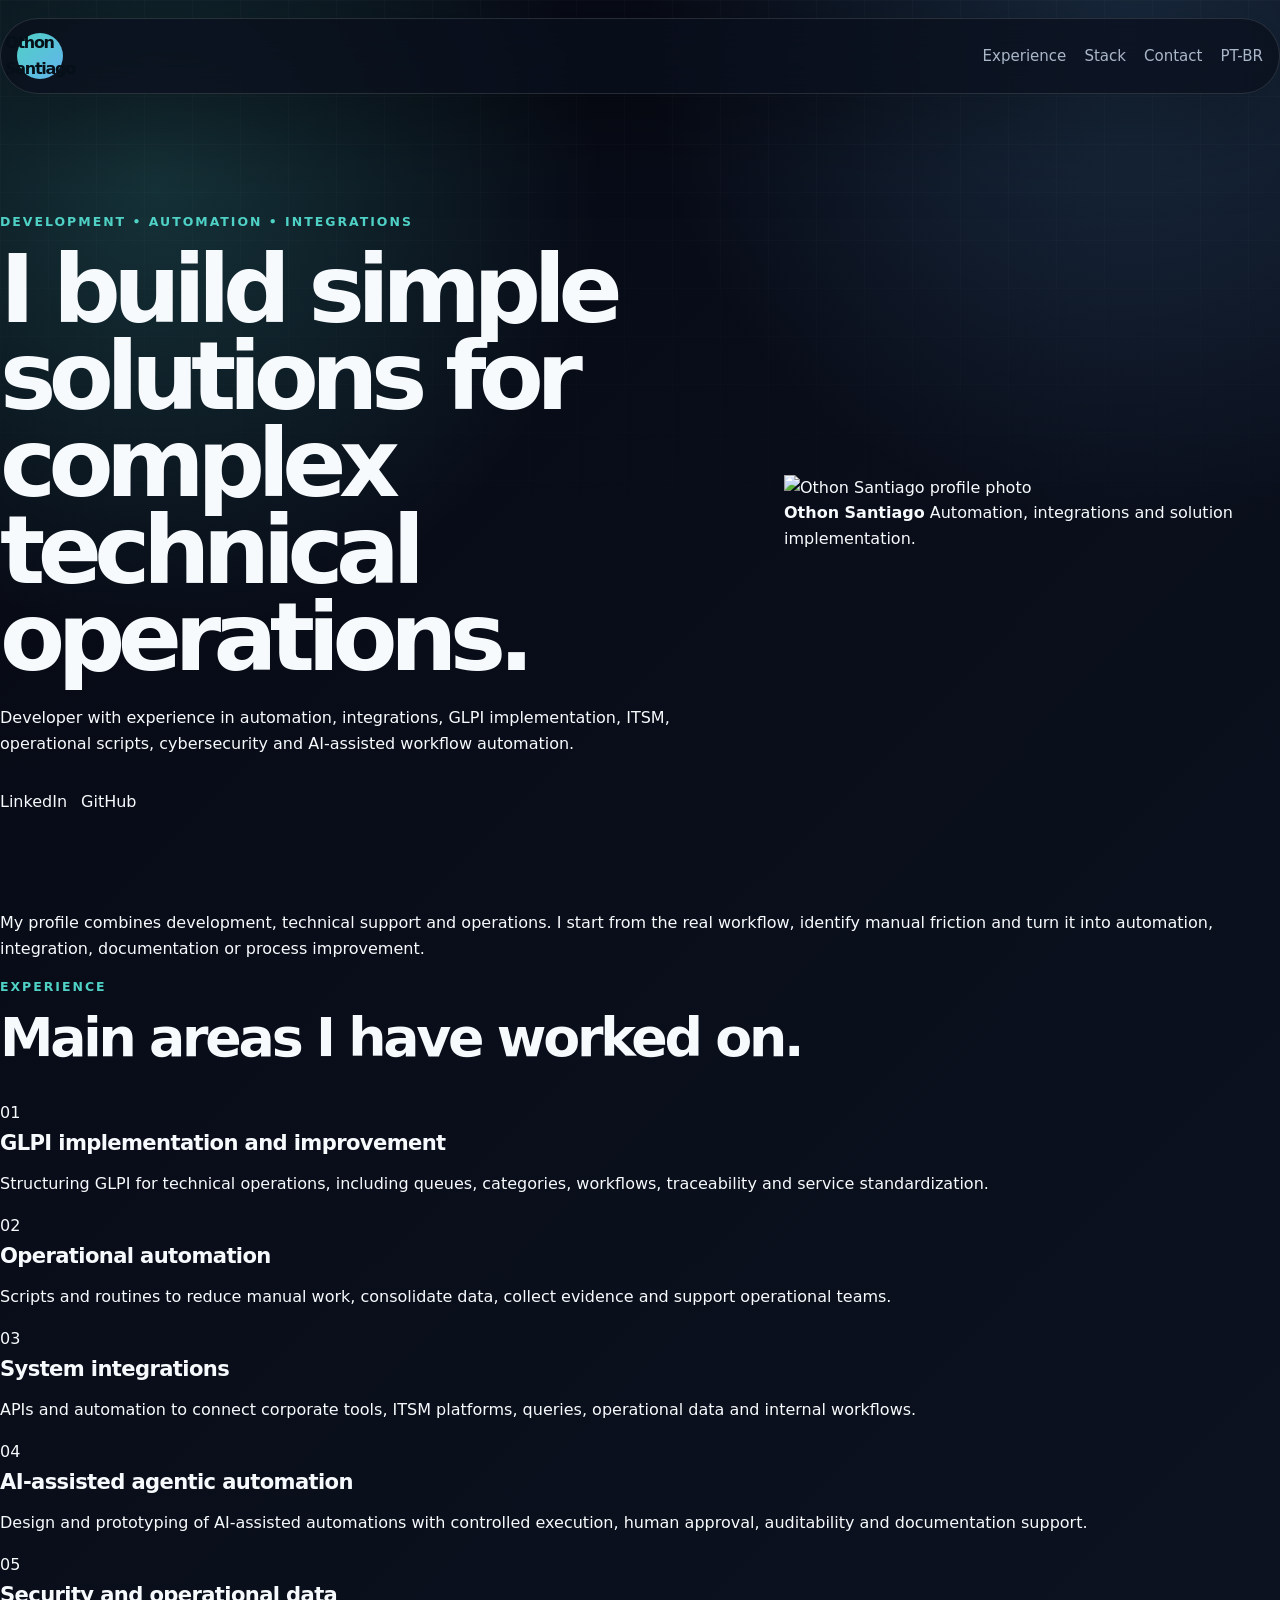
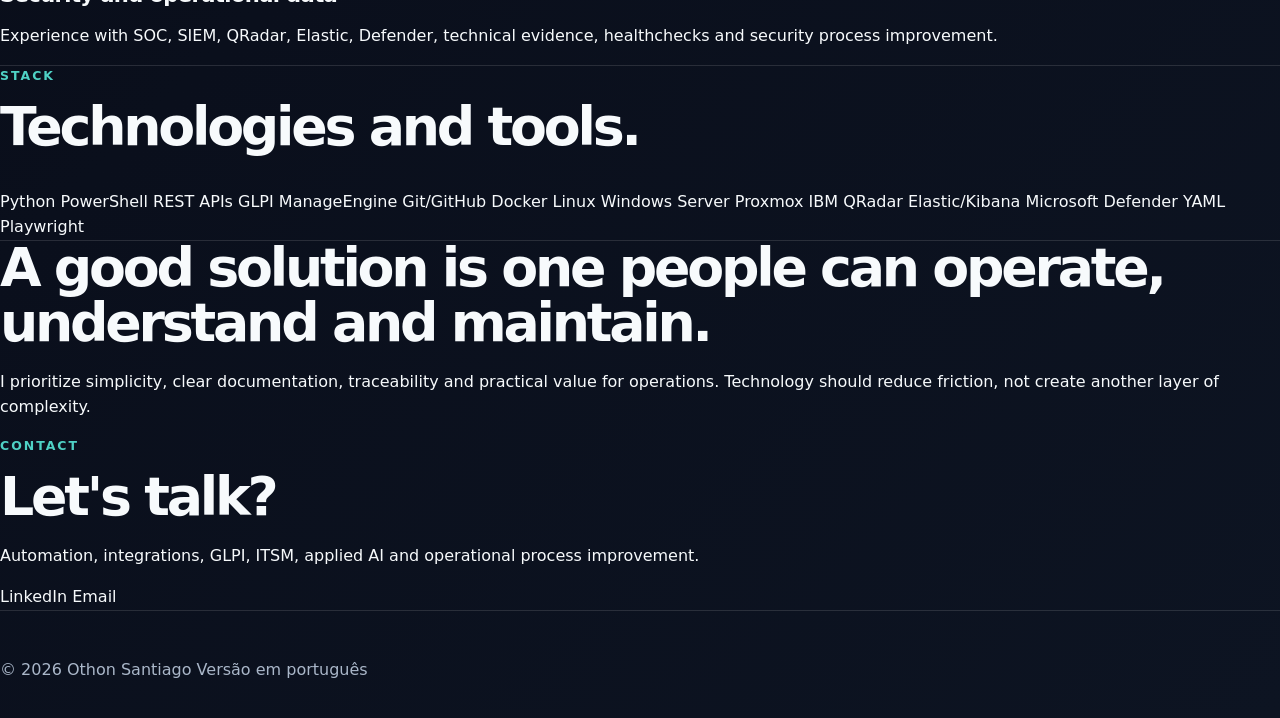
==== en.html @ 322fe19b "Add separate English landing page" ====
<!DOCTYPE html>
<html lang="en">
<head>
  <meta charset="UTF-8" />
  <meta name="viewport" content="width=device-width, initial-scale=1.0" />
  <meta name="description" content="Othon Santiago - Developer focused on automation, integrations, GLPI implementation, ITSM, applied AI and operational process improvement." />
  <title>Othon Santiago | Automation, Integrations and Operational Solutions</title>
  <link rel="stylesheet" href="style.css" />
</head>
<body>
  <header class="site-header">
    <a class="brand" href="en.html">Othon Santiago</a>
    <nav class="nav-links" aria-label="Main navigation">
      <a href="#experience">Experience</a>
      <a href="#stack">Stack</a>
      <a href="#contact">Contact</a>
      <a class="language-link" href="index.html">PT-BR</a>
    </nav>
  </header>

  <main>
    <section class="hero section-wide">
      <div class="hero-content">
        <p class="eyebrow">Development • Automation • Integrations</p>
        <h1>I build simple solutions for complex technical operations.</h1>
        <p class="lead">
          Developer with experience in automation, integrations, GLPI implementation, ITSM, operational scripts, cybersecurity and AI-assisted workflow automation.
        </p>
        <div class="hero-actions">
          <a class="button primary" href="https://www.linkedin.com/in/othon-santiago/" target="_blank" rel="noopener noreferrer">LinkedIn</a>
          <a class="button secondary" href="https://github.com/OthonSantiago" target="_blank" rel="noopener noreferrer">GitHub</a>
        </div>
      </div>
      <aside class="profile-panel" aria-label="Othon Santiago profile">
        <img src="https://avatars.githubusercontent.com/u/42503621?v=4" alt="Othon Santiago profile photo" />
        <div>
          <strong>Othon Santiago</strong>
          <span>Automation, integrations and solution implementation.</span>
        </div>
      </aside>
    </section>

    <section class="intro section-narrow">
      <p>
        My profile combines development, technical support and operations. I start from the real workflow, identify manual friction and turn it into automation, integration, documentation or process improvement.
      </p>
    </section>

    <section id="experience" class="section-wide">
      <div class="section-heading">
        <p class="eyebrow">Experience</p>
        <h2>Main areas I have worked on.</h2>
      </div>

      <div class="work-list">
        <article class="work-item">
          <span>01</span>
          <div>
            <h3>GLPI implementation and improvement</h3>
            <p>Structuring GLPI for technical operations, including queues, categories, workflows, traceability and service standardization.</p>
          </div>
        </article>

        <article class="work-item">
          <span>02</span>
          <div>
            <h3>Operational automation</h3>
            <p>Scripts and routines to reduce manual work, consolidate data, collect evidence and support operational teams.</p>
          </div>
        </article>

        <article class="work-item">
          <span>03</span>
          <div>
            <h3>System integrations</h3>
            <p>APIs and automation to connect corporate tools, ITSM platforms, queries, operational data and internal workflows.</p>
          </div>
        </article>

        <article class="work-item">
          <span>04</span>
          <div>
            <h3>AI-assisted agentic automation</h3>
            <p>Design and prototyping of AI-assisted automations with controlled execution, human approval, auditability and documentation support.</p>
          </div>
        </article>

        <article class="work-item">
          <span>05</span>
          <div>
            <h3>Security and operational data</h3>
            <p>Experience with SOC, SIEM, QRadar, Elastic, Defender, technical evidence, healthchecks and security process improvement.</p>
          </div>
        </article>
      </div>
    </section>

    <section id="stack" class="section-wide stack-section">
      <div class="section-heading">
        <p class="eyebrow">Stack</p>
        <h2>Technologies and tools.</h2>
      </div>
      <div class="stack-grid">
        <span>Python</span>
        <span>PowerShell</span>
        <span>REST APIs</span>
        <span>GLPI</span>
        <span>ManageEngine</span>
        <span>Git/GitHub</span>
        <span>Docker</span>
        <span>Linux</span>
        <span>Windows Server</span>
        <span>Proxmox</span>
        <span>IBM QRadar</span>
        <span>Elastic/Kibana</span>
        <span>Microsoft Defender</span>
        <span>YAML</span>
        <span>Playwright</span>
      </div>
    </section>

    <section class="quote-section section-narrow">
      <h2>A good solution is one people can operate, understand and maintain.</h2>
      <p>
        I prioritize simplicity, clear documentation, traceability and practical value for operations. Technology should reduce friction, not create another layer of complexity.
      </p>
    </section>

    <section id="contact" class="contact section-wide">
      <div>
        <p class="eyebrow">Contact</p>
        <h2>Let's talk?</h2>
        <p>Automation, integrations, GLPI, ITSM, applied AI and operational process improvement.</p>
      </div>
      <div class="contact-actions">
        <a class="button primary" href="https://www.linkedin.com/in/othon-santiago/" target="_blank" rel="noopener noreferrer">LinkedIn</a>
        <a class="button secondary" href="mailto:othon_mateus@hotmail.com">Email</a>
      </div>
    </section>
  </main>

  <footer class="footer">
    <span>© 2026 Othon Santiago</span>
    <a href="index.html">Versão em português</a>
  </footer>
</body>
</html>
---- style.css ----
:root {
  --bg: #0a0f1c;
  --panel: #101827;
  --panel-soft: #131f33;
  --text: #f7fafc;
  --muted: #aab7c9;
  --line: rgba(255, 255, 255, 0.12);
  --accent: #4fd1c5;
  --accent-2: #63b3ed;
  --accent-3: #f6ad55;
  --shadow: 0 24px 90px rgba(0, 0, 0, 0.38);
  --radius-lg: 32px;
  --radius-md: 22px;
}

* {
  box-sizing: border-box;
}

html {
  scroll-behavior: smooth;
}

body {
  margin: 0;
  min-height: 100vh;
  font-family: Inter, ui-sans-serif, system-ui, -apple-system, BlinkMacSystemFont, "Segoe UI", sans-serif;
  color: var(--text);
  background:
    radial-gradient(circle at 12% 8%, rgba(79, 209, 197, 0.20), transparent 28rem),
    radial-gradient(circle at 88% 2%, rgba(99, 179, 237, 0.18), transparent 30rem),
    linear-gradient(135deg, #060913 0%, #0a0f1c 52%, #0d1422 100%);
  line-height: 1.6;
}

body::before {
  content: "";
  position: fixed;
  inset: 0;
  pointer-events: none;
  background-image:
    linear-gradient(rgba(255, 255, 255, 0.035) 1px, transparent 1px),
    linear-gradient(90deg, rgba(255, 255, 255, 0.035) 1px, transparent 1px);
  background-size: 48px 48px;
  mask-image: linear-gradient(to bottom, rgba(0, 0, 0, 0.7), transparent 72%);
}

a {
  color: inherit;
  text-decoration: none;
}

.page-shell {
  width: min(1180px, calc(100% - 36px));
  margin: 0 auto;
}

.site-header {
  position: sticky;
  top: 18px;
  z-index: 10;
  margin-top: 18px;
  padding: 14px 16px;
  display: flex;
  align-items: center;
  justify-content: space-between;
  gap: 16px;
  border: 1px solid var(--line);
  border-radius: 999px;
  background: rgba(10, 15, 28, 0.76);
  backdrop-filter: blur(18px);
  box-shadow: var(--shadow);
}

.brand {
  width: 46px;
  height: 46px;
  display: inline-flex;
  align-items: center;
  justify-content: center;
  border-radius: 50%;
  color: #061019;
  font-weight: 900;
  letter-spacing: -0.08em;
  background: linear-gradient(135deg, var(--accent), var(--accent-2));
}

.nav-links {
  display: flex;
  gap: 18px;
  align-items: center;
  color: var(--muted);
  font-size: 0.94rem;
}

.nav-links a {
  transition: color 0.2s ease;
}

.nav-links a:hover {
  color: var(--text);
}

.hero {
  min-height: calc(100vh - 84px);
  display: grid;
  grid-template-columns: 1.2fr 0.8fr;
  gap: 40px;
  align-items: center;
  padding: 78px 0 56px;
}

.eyebrow,
.section-label {
  margin: 0 0 14px;
  color: var(--accent);
  font-size: 0.78rem;
  font-weight: 900;
  letter-spacing: 0.16em;
  text-transform: uppercase;
}

h1,
h2,
h3,
p {
  margin-top: 0;
}

h1 {
  max-width: 780px;
  margin-bottom: 24px;
  font-size: clamp(3rem, 7.4vw, 6.4rem);
  line-height: 0.92;
  letter-spacing: -0.08em;
}

h2 {
  margin-bottom: 18px;
  font-size: clamp(2rem, 4.2vw, 3.6rem);
  line-height: 1.02;
  letter-spacing: -0.06em;
}

h3 {
  margin-bottom: 12px;
  font-size: 1.32rem;
  letter-spacing: -0.03em;
}

.hero-text {
  max-width: 720px;
  color: var(--muted);
  font-size: 1.22rem;
}

.hero-actions {
  display: flex;
  gap: 14px;
  flex-wrap: wrap;
  margin-top: 32px;
}

.btn {
  display: inline-flex;
  align-items: center;
  justify-content: center;
  min-height: 48px;
  padding: 0 20px;
  border-radius: 999px;
  font-weight: 850;
  transition: transform 0.2s ease, border-color 0.2s ease, background 0.2s ease;
}

.btn:hover {
  transform: translateY(-2px);
}

.btn.primary {
  color: #061019;
  background: linear-gradient(135deg, var(--accent), var(--accent-2));
}

.btn.secondary {
  border: 1px solid var(--line);
  color: var(--text);
  background: rgba(255, 255, 255, 0.06);
}

.profile-card {
  position: relative;
  padding: 28px;
  border: 1px solid var(--line);
  border-radius: var(--radius-lg);
  background:
    linear-gradient(180deg, rgba(255, 255, 255, 0.09), rgba(255, 255, 255, 0.045)),
    var(--panel);
  box-shadow: var(--shadow);
  overflow: hidden;
}

.profile-card::after {
  content: "";
  position: absolute;
  right: -80px;
  bottom: -80px;
  width: 220px;
  height: 220px;
  border-radius: 50%;
  background: rgba(79, 209, 197, 0.12);
}

.profile-photo {
  width: 138px;
  height: 138px;
  object-fit: cover;
  border-radius: 28px;
  border: 1px solid var(--line);
  margin-bottom: 22px;
}

.profile-card h2 {
  margin-bottom: 10px;
  font-size: 2rem;
}

.profile-card p {
  color: var(--muted);
}

.profile-tags,
.stack-list {
  display: flex;
  gap: 10px;
  flex-wrap: wrap;
}

.profile-tags span,
.stack-list span {
  padding: 9px 12px;
  border: 1px solid var(--line);
  border-radius: 999px;
  color: var(--text);
  background: rgba(255, 255, 255, 0.06);
  font-size: 0.92rem;
}

.metric-row {
  display: grid;
  grid-template-columns: repeat(4, 1fr);
  gap: 14px;
  margin: 0 0 54px;
}

.metric-row article {
  padding: 22px;
  border: 1px solid var(--line);
  border-radius: var(--radius-md);
  background: rgba(255, 255, 255, 0.055);
}

.metric-row strong {
  display: block;
  margin-bottom: 6px;
  font-size: 1.35rem;
}

.metric-row span {
  color: var(--muted);
  font-size: 0.96rem;
}

.section {
  padding: 78px 0;
}

.split-section {
  display: grid;
  grid-template-columns: 0.9fr 1.1fr;
  gap: 46px;
  align-items: start;
}

.text-block,
.experience-card,
.philosophy,
.contact-card,
.english-section {
  border: 1px solid var(--line);
  background: rgba(255, 255, 255, 0.055);
  border-radius: var(--radius-lg);
  box-shadow: var(--shadow);
}

.text-block {
  padding: 30px;
  color: var(--muted);
  font-size: 1.05rem;
}

.text-block p:last-child,
.experience-card p:last-child,
.philosophy p:last-child,
.contact-card p:last-child,
.english-grid p:last-child {
  margin-bottom: 0;
}

.section-heading {
  max-width: 820px;
  margin-bottom: 34px;
}

.experience-grid {
  display: grid;
  grid-template-columns: repeat(6, 1fr);
  gap: 16px;
}

.experience-card {
  grid-column: span 3;
  padding: 28px;
  color: var(--muted);
}

.experience-card.featured {
  grid-column: span 6;
  display: grid;
  grid-template-columns: auto 1fr;
  column-gap: 24px;
  align-items: start;
  background:
    linear-gradient(135deg, rgba(79, 209, 197, 0.14), rgba(99, 179, 237, 0.08)),
    rgba(255, 255, 255, 0.055);
}

.experience-card h3 {
  color: var(--text);
}

.number {
  display: inline-flex;
  width: 46px;
  height: 46px;
  align-items: center;
  justify-content: center;
  margin-bottom: 18px;
  border-radius: 16px;
  color: #061019;
  font-weight: 950;
  background: linear-gradient(135deg, var(--accent), var(--accent-2));
}

.stack-section {
  border-top: 1px solid var(--line);
  border-bottom: 1px solid var(--line);
}

.stack-list {
  gap: 12px;
}

.stack-list span {
  padding: 12px 16px;
  background: rgba(255, 255, 255, 0.075);
}

.philosophy,
.contact-card,
.english-section {
  padding: 38px;
}

.philosophy p,
.contact-card p {
  max-width: 820px;
  color: var(--muted);
  font-size: 1.08rem;
}

.english-grid {
  display: grid;
  grid-template-columns: 1fr 1fr;
  gap: 18px;
  color: var(--muted);
}

.footer {
  padding: 46px 0 36px;
  color: var(--muted);
  border-top: 1px solid var(--line);
}

@media (max-width: 940px) {
  .hero,
  .split-section,
  .english-grid {
    grid-template-columns: 1fr;
  }

  .metric-row {
    grid-template-columns: repeat(2, 1fr);
  }

  .experience-card,
  .experience-card.featured {
    grid-column: span 6;
    display: block;
  }
}

@media (max-width: 680px) {
  .page-shell {
    width: min(100% - 24px, 1180px);
  }

  .site-header {
    position: static;
    align-items: flex-start;
    border-radius: 26px;
    flex-direction: column;
  }

  .nav-links {
    width: 100%;
    overflow-x: auto;
    gap: 14px;
    padding-bottom: 4px;
  }

  .hero {
    padding: 56px 0 38px;
  }

  h1 {
    font-size: clamp(2.7rem, 16vw, 4.4rem);
  }

  .metric-row {
    grid-template-columns: 1fr;
  }

  .section {
    padding: 54px 0;
  }

  .text-block,
  .experience-card,
  .philosophy,
  .contact-card,
  .english-section,
  .profile-card {
    border-radius: 24px;
    padding: 24px;
  }
}
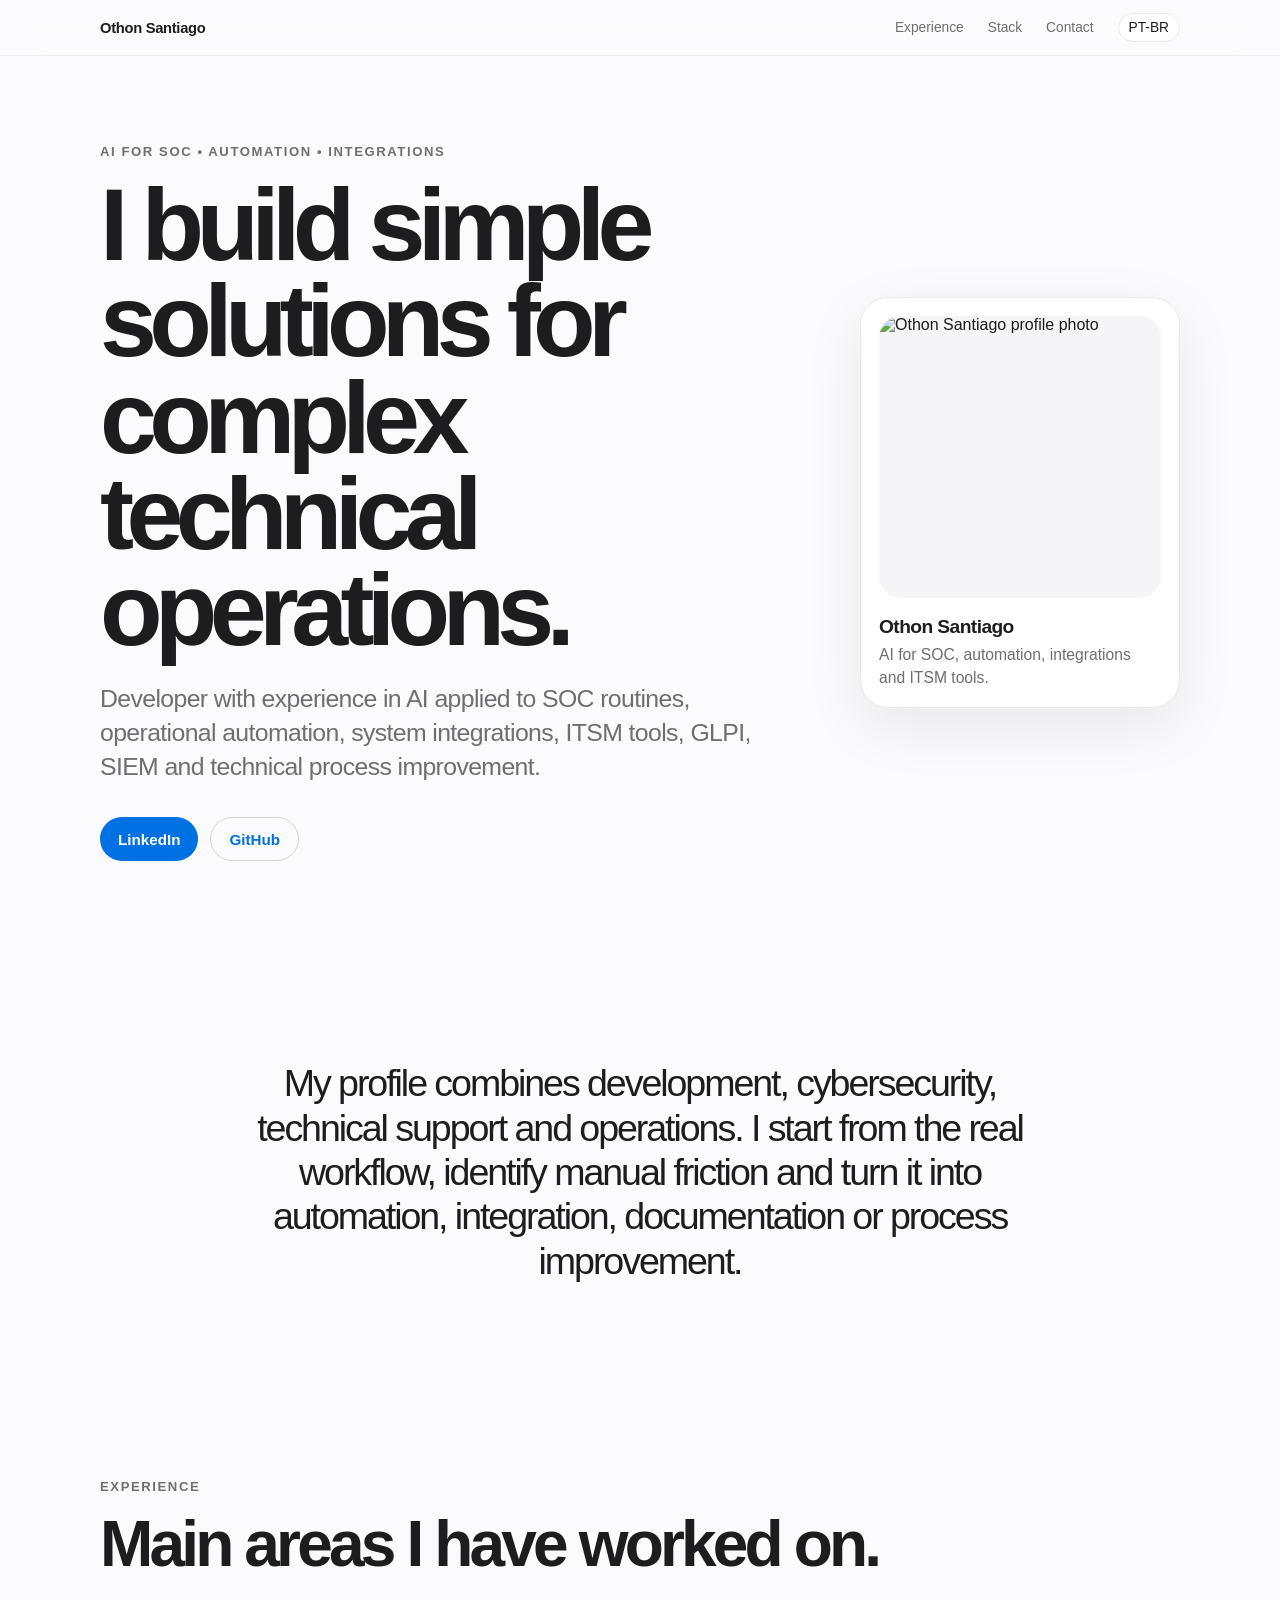
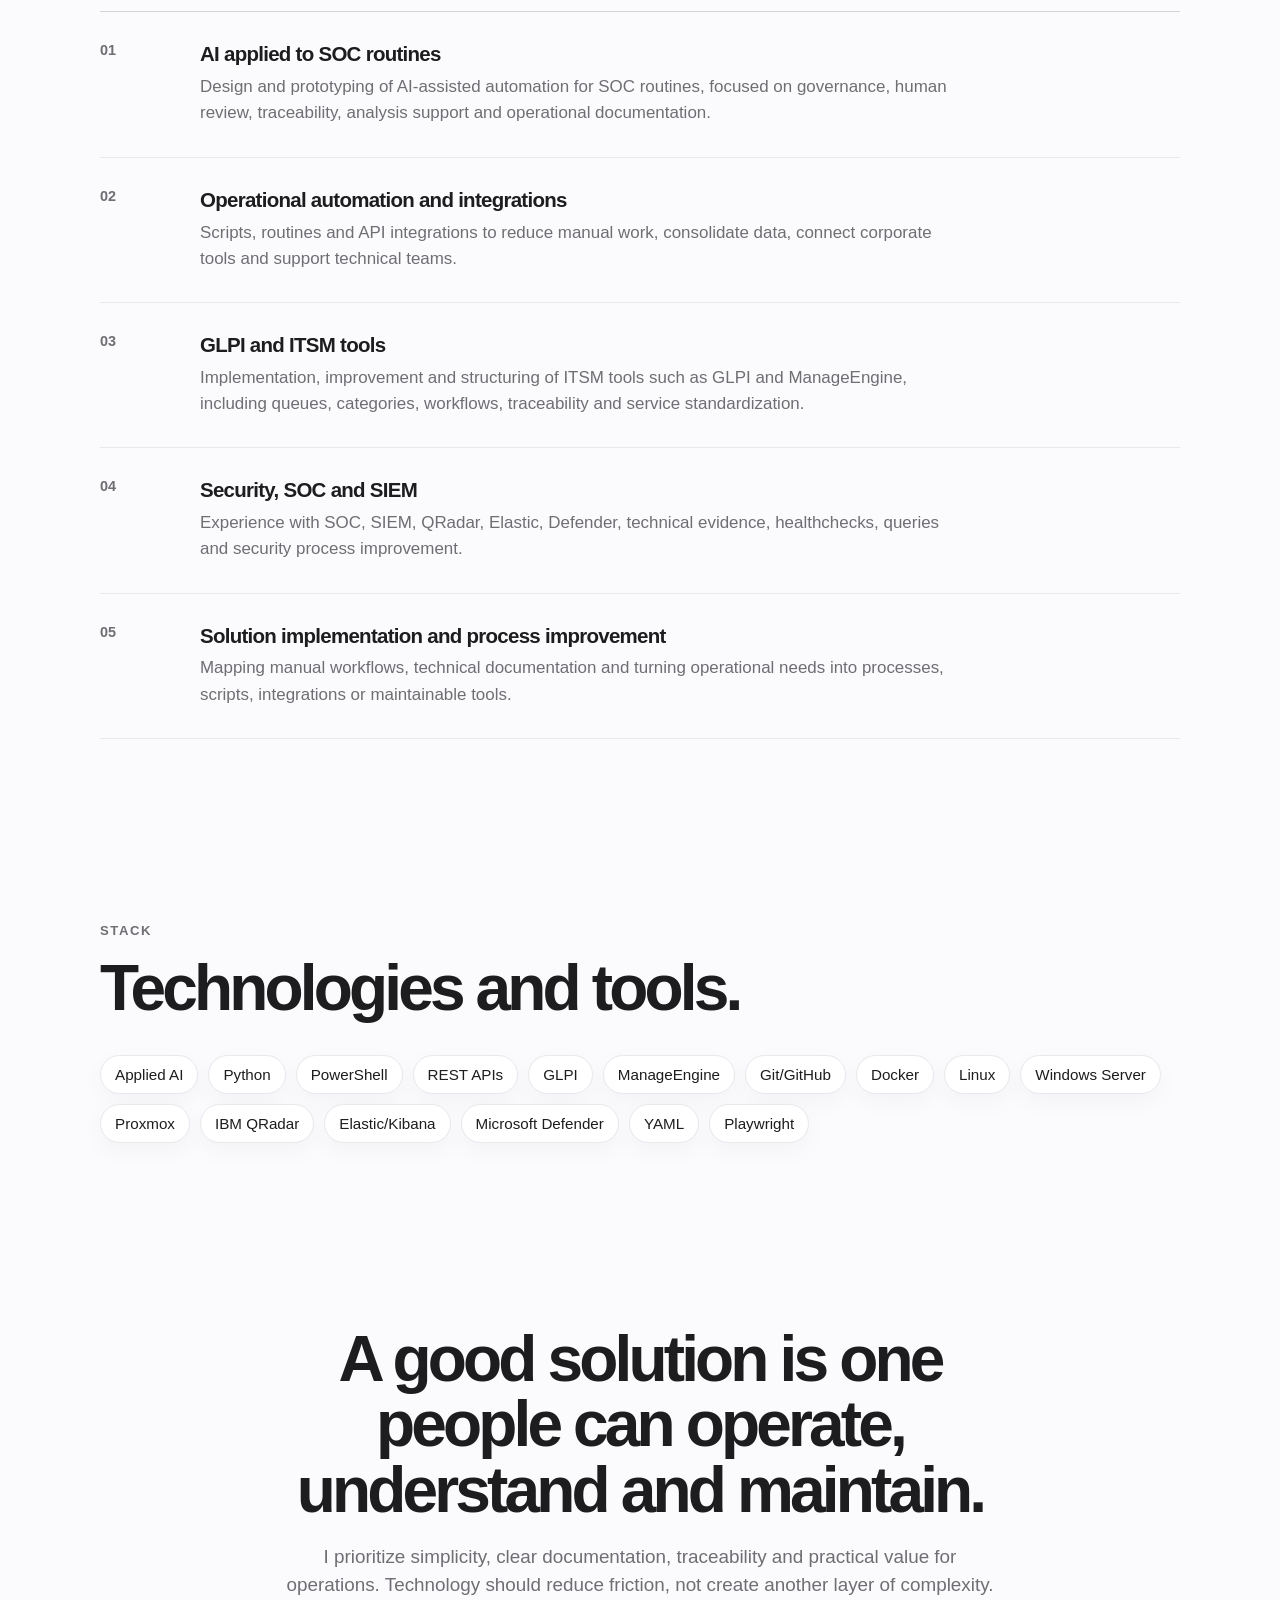
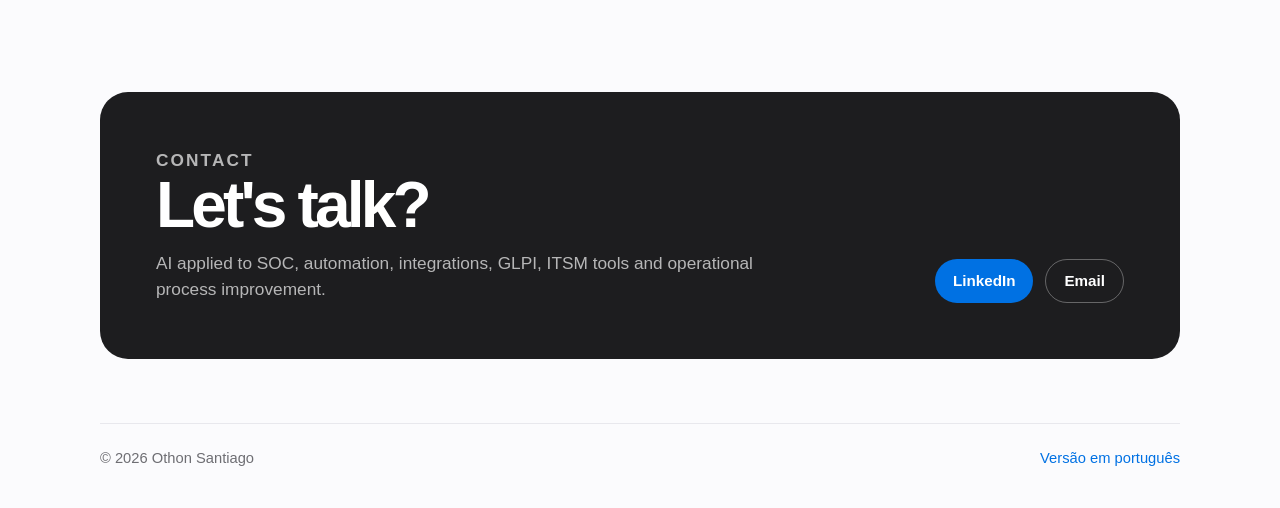
==== commit 4a895b87: "Reorder English experience focus around AI for SOC" ====
--- a/en.html
+++ b/en.html
@@ -3,8 +3,8 @@
 <head>
   <meta charset="UTF-8" />
   <meta name="viewport" content="width=device-width, initial-scale=1.0" />
-  <meta name="description" content="Othon Santiago - Developer focused on automation, integrations, GLPI implementation, ITSM, applied AI and operational process improvement." />
-  <title>Othon Santiago | Automation, Integrations and Operational Solutions</title>
+  <meta name="description" content="Othon Santiago - Developer focused on AI applied to SOC routines, automation, integrations, ITSM tools, GLPI and operational process improvement." />
+  <title>Othon Santiago | AI for SOC, Automation and Integrations</title>
   <link rel="stylesheet" href="style.css" />
 </head>
 <body>
@@ -21,10 +21,10 @@
   <main>
     <section class="hero section-wide">
       <div class="hero-content">
-        <p class="eyebrow">Development • Automation • Integrations</p>
+        <p class="eyebrow">AI for SOC • Automation • Integrations</p>
         <h1>I build simple solutions for complex technical operations.</h1>
         <p class="lead">
-          Developer with experience in automation, integrations, GLPI implementation, ITSM, operational scripts, cybersecurity and AI-assisted workflow automation.
+          Developer with experience in AI applied to SOC routines, operational automation, system integrations, ITSM tools, GLPI, SIEM and technical process improvement.
         </p>
         <div class="hero-actions">
           <a class="button primary" href="https://www.linkedin.com/in/othon-santiago/" target="_blank" rel="noopener noreferrer">LinkedIn</a>
@@ -35,14 +35,14 @@
         <img src="https://avatars.githubusercontent.com/u/42503621?v=4" alt="Othon Santiago profile photo" />
         <div>
           <strong>Othon Santiago</strong>
-          <span>Automation, integrations and solution implementation.</span>
+          <span>AI for SOC, automation, integrations and ITSM tools.</span>
         </div>
       </aside>
     </section>
 
     <section class="intro section-narrow">
       <p>
-        My profile combines development, technical support and operations. I start from the real workflow, identify manual friction and turn it into automation, integration, documentation or process improvement.
+        My profile combines development, cybersecurity, technical support and operations. I start from the real workflow, identify manual friction and turn it into automation, integration, documentation or process improvement.
       </p>
     </section>
 
@@ -56,40 +56,40 @@
         <article class="work-item">
           <span>01</span>
           <div>
-            <h3>GLPI implementation and improvement</h3>
-            <p>Structuring GLPI for technical operations, including queues, categories, workflows, traceability and service standardization.</p>
+            <h3>AI applied to SOC routines</h3>
+            <p>Design and prototyping of AI-assisted automation for SOC routines, focused on governance, human review, traceability, analysis support and operational documentation.</p>
           </div>
         </article>
 
         <article class="work-item">
           <span>02</span>
           <div>
-            <h3>Operational automation</h3>
-            <p>Scripts and routines to reduce manual work, consolidate data, collect evidence and support operational teams.</p>
+            <h3>Operational automation and integrations</h3>
+            <p>Scripts, routines and API integrations to reduce manual work, consolidate data, connect corporate tools and support technical teams.</p>
           </div>
         </article>
 
         <article class="work-item">
           <span>03</span>
           <div>
-            <h3>System integrations</h3>
-            <p>APIs and automation to connect corporate tools, ITSM platforms, queries, operational data and internal workflows.</p>
+            <h3>GLPI and ITSM tools</h3>
+            <p>Implementation, improvement and structuring of ITSM tools such as GLPI and ManageEngine, including queues, categories, workflows, traceability and service standardization.</p>
           </div>
         </article>
 
         <article class="work-item">
           <span>04</span>
           <div>
-            <h3>AI-assisted agentic automation</h3>
-            <p>Design and prototyping of AI-assisted automations with controlled execution, human approval, auditability and documentation support.</p>
+            <h3>Security, SOC and SIEM</h3>
+            <p>Experience with SOC, SIEM, QRadar, Elastic, Defender, technical evidence, healthchecks, queries and security process improvement.</p>
           </div>
         </article>
 
         <article class="work-item">
           <span>05</span>
           <div>
-            <h3>Security and operational data</h3>
-            <p>Experience with SOC, SIEM, QRadar, Elastic, Defender, technical evidence, healthchecks and security process improvement.</p>
+            <h3>Solution implementation and process improvement</h3>
+            <p>Mapping manual workflows, technical documentation and turning operational needs into processes, scripts, integrations or maintainable tools.</p>
           </div>
         </article>
       </div>
@@ -101,6 +101,7 @@
         <h2>Technologies and tools.</h2>
       </div>
       <div class="stack-grid">
+        <span>Applied AI</span>
         <span>Python</span>
         <span>PowerShell</span>
         <span>REST APIs</span>
@@ -130,7 +131,7 @@
       <div>
         <p class="eyebrow">Contact</p>
         <h2>Let's talk?</h2>
-        <p>Automation, integrations, GLPI, ITSM, applied AI and operational process improvement.</p>
+        <p>AI applied to SOC, automation, integrations, GLPI, ITSM tools and operational process improvement.</p>
       </div>
       <div class="contact-actions">
         <a class="button primary" href="https://www.linkedin.com/in/othon-santiago/" target="_blank" rel="noopener noreferrer">LinkedIn</a>
--- a/style.css
+++ b/style.css
@@ -1,16 +1,14 @@
 :root {
-  --bg: #0a0f1c;
-  --panel: #101827;
-  --panel-soft: #131f33;
-  --text: #f7fafc;
-  --muted: #aab7c9;
-  --line: rgba(255, 255, 255, 0.12);
-  --accent: #4fd1c5;
-  --accent-2: #63b3ed;
-  --accent-3: #f6ad55;
-  --shadow: 0 24px 90px rgba(0, 0, 0, 0.38);
-  --radius-lg: 32px;
-  --radius-md: 22px;
+  --bg: #fbfbfd;
+  --surface: #ffffff;
+  --text: #1d1d1f;
+  --muted: #6e6e73;
+  --line: #d2d2d7;
+  --line-soft: #e8e8ed;
+  --accent: #0071e3;
+  --accent-hover: #0077ed;
+  --radius: 28px;
+  --shadow: 0 18px 60px rgba(0, 0, 0, 0.08);
 }
 
 * {
@@ -23,26 +21,11 @@
 
 body {
   margin: 0;
-  min-height: 100vh;
-  font-family: Inter, ui-sans-serif, system-ui, -apple-system, BlinkMacSystemFont, "Segoe UI", sans-serif;
+  font-family: -apple-system, BlinkMacSystemFont, "SF Pro Display", "SF Pro Text", Inter, "Segoe UI", sans-serif;
   color: var(--text);
-  background:
-    radial-gradient(circle at 12% 8%, rgba(79, 209, 197, 0.20), transparent 28rem),
-    radial-gradient(circle at 88% 2%, rgba(99, 179, 237, 0.18), transparent 30rem),
-    linear-gradient(135deg, #060913 0%, #0a0f1c 52%, #0d1422 100%);
-  line-height: 1.6;
-}
-
-body::before {
-  content: "";
-  position: fixed;
-  inset: 0;
-  pointer-events: none;
-  background-image:
-    linear-gradient(rgba(255, 255, 255, 0.035) 1px, transparent 1px),
-    linear-gradient(90deg, rgba(255, 255, 255, 0.035) 1px, transparent 1px);
-  background-size: 48px 48px;
-  mask-image: linear-gradient(to bottom, rgba(0, 0, 0, 0.7), transparent 72%);
+  background: var(--bg);
+  -webkit-font-smoothing: antialiased;
+  text-rendering: optimizeLegibility;
 }
 
 a {
@@ -50,73 +33,79 @@
   text-decoration: none;
 }
 
-.page-shell {
-  width: min(1180px, calc(100% - 36px));
-  margin: 0 auto;
-}
-
 .site-header {
   position: sticky;
-  top: 18px;
-  z-index: 10;
-  margin-top: 18px;
-  padding: 14px 16px;
+  top: 0;
+  z-index: 20;
+  height: 56px;
+  padding: 0 max(24px, calc((100vw - 1080px) / 2));
   display: flex;
   align-items: center;
   justify-content: space-between;
-  gap: 16px;
-  border: 1px solid var(--line);
+  border-bottom: 1px solid rgba(0, 0, 0, 0.06);
+  background: rgba(251, 251, 253, 0.78);
+  backdrop-filter: saturate(180%) blur(20px);
+}
+
+.brand {
+  font-size: 0.92rem;
+  font-weight: 650;
+  letter-spacing: -0.02em;
+}
+
+.nav-links {
+  display: flex;
+  align-items: center;
+  gap: 24px;
+  color: var(--muted);
+  font-size: 0.86rem;
+}
+
+.nav-links a {
+  transition: color 0.18s ease;
+}
+
+.nav-links a:hover,
+.language-link {
+  color: var(--text);
+}
+
+.language-link {
+  padding: 6px 10px;
+  border: 1px solid var(--line-soft);
   border-radius: 999px;
-  background: rgba(10, 15, 28, 0.76);
-  backdrop-filter: blur(18px);
-  box-shadow: var(--shadow);
-}
-
-.brand {
-  width: 46px;
-  height: 46px;
-  display: inline-flex;
+  background: var(--surface);
+}
+
+main {
+  overflow: hidden;
+}
+
+.section-wide,
+.section-narrow {
+  width: min(1080px, calc(100% - 48px));
+  margin: 0 auto;
+}
+
+.section-narrow {
+  width: min(820px, calc(100% - 48px));
+}
+
+.hero {
+  min-height: calc(100vh - 56px);
+  display: grid;
+  grid-template-columns: 1fr 320px;
+  gap: 72px;
   align-items: center;
-  justify-content: center;
-  border-radius: 50%;
-  color: #061019;
-  font-weight: 900;
-  letter-spacing: -0.08em;
-  background: linear-gradient(135deg, var(--accent), var(--accent-2));
-}
-
-.nav-links {
-  display: flex;
-  gap: 18px;
-  align-items: center;
-  color: var(--muted);
-  font-size: 0.94rem;
-}
-
-.nav-links a {
-  transition: color 0.2s ease;
-}
-
-.nav-links a:hover {
-  color: var(--text);
-}
-
-.hero {
-  min-height: calc(100vh - 84px);
-  display: grid;
-  grid-template-columns: 1.2fr 0.8fr;
-  gap: 40px;
-  align-items: center;
-  padding: 78px 0 56px;
-}
-
-.eyebrow,
-.section-label {
-  margin: 0 0 14px;
-  color: var(--accent);
-  font-size: 0.78rem;
-  font-weight: 900;
-  letter-spacing: 0.16em;
+  padding: 88px 0 96px;
+}
+
+.eyebrow {
+  margin: 0 0 18px;
+  color: var(--muted);
+  font-size: 0.82rem;
+  font-weight: 650;
+  letter-spacing: 0.12em;
   text-transform: uppercase;
 }
 
@@ -128,329 +117,315 @@
 }
 
 h1 {
+  max-width: 820px;
+  margin-bottom: 24px;
+  font-size: clamp(3.4rem, 8vw, 6.8rem);
+  line-height: 0.94;
+  letter-spacing: -0.075em;
+}
+
+h2 {
   max-width: 780px;
-  margin-bottom: 24px;
-  font-size: clamp(3rem, 7.4vw, 6.4rem);
-  line-height: 0.92;
-  letter-spacing: -0.08em;
-}
-
-h2 {
-  margin-bottom: 18px;
-  font-size: clamp(2rem, 4.2vw, 3.6rem);
+  margin-bottom: 20px;
+  font-size: clamp(2.2rem, 5vw, 4.2rem);
   line-height: 1.02;
   letter-spacing: -0.06em;
 }
 
 h3 {
-  margin-bottom: 12px;
-  font-size: 1.32rem;
-  letter-spacing: -0.03em;
-}
-
-.hero-text {
-  max-width: 720px;
-  color: var(--muted);
-  font-size: 1.22rem;
-}
-
-.hero-actions {
-  display: flex;
-  gap: 14px;
+  margin-bottom: 8px;
+  font-size: 1.28rem;
+  line-height: 1.16;
+  letter-spacing: -0.035em;
+}
+
+.lead {
+  max-width: 680px;
+  margin-bottom: 0;
+  color: var(--muted);
+  font-size: clamp(1.2rem, 2.2vw, 1.55rem);
+  line-height: 1.36;
+  letter-spacing: -0.025em;
+}
+
+.hero-actions,
+.contact-actions {
+  display: flex;
+  gap: 12px;
   flex-wrap: wrap;
-  margin-top: 32px;
-}
-
-.btn {
+  margin-top: 34px;
+}
+
+.button {
   display: inline-flex;
   align-items: center;
   justify-content: center;
-  min-height: 48px;
-  padding: 0 20px;
+  min-height: 44px;
+  padding: 0 18px;
   border-radius: 999px;
-  font-weight: 850;
-  transition: transform 0.2s ease, border-color 0.2s ease, background 0.2s ease;
-}
-
-.btn:hover {
-  transform: translateY(-2px);
-}
-
-.btn.primary {
-  color: #061019;
-  background: linear-gradient(135deg, var(--accent), var(--accent-2));
-}
-
-.btn.secondary {
+  font-size: 0.95rem;
+  font-weight: 600;
+  transition: transform 0.18s ease, background 0.18s ease, border-color 0.18s ease;
+}
+
+.button:hover {
+  transform: translateY(-1px);
+}
+
+.button.primary {
+  color: #fff;
+  background: var(--accent);
+}
+
+.button.primary:hover {
+  background: var(--accent-hover);
+}
+
+.button.secondary {
+  color: var(--accent);
+  background: transparent;
   border: 1px solid var(--line);
+}
+
+.profile-panel {
+  padding: 18px;
+  border: 1px solid var(--line-soft);
+  border-radius: var(--radius);
+  background: var(--surface);
+  box-shadow: var(--shadow);
+}
+
+.profile-panel img {
+  width: 100%;
+  aspect-ratio: 1;
+  display: block;
+  object-fit: cover;
+  border-radius: 22px;
+  margin-bottom: 18px;
+  background: #f5f5f7;
+}
+
+.profile-panel strong,
+.profile-panel span {
+  display: block;
+}
+
+.profile-panel strong {
+  margin-bottom: 6px;
+  font-size: 1.2rem;
+  letter-spacing: -0.03em;
+}
+
+.profile-panel span {
+  color: var(--muted);
+  font-size: 0.98rem;
+  line-height: 1.42;
+}
+
+.intro {
+  padding: 104px 0;
+  text-align: center;
+}
+
+.intro p {
+  margin: 0;
   color: var(--text);
-  background: rgba(255, 255, 255, 0.06);
-}
-
-.profile-card {
-  position: relative;
-  padding: 28px;
-  border: 1px solid var(--line);
-  border-radius: var(--radius-lg);
-  background:
-    linear-gradient(180deg, rgba(255, 255, 255, 0.09), rgba(255, 255, 255, 0.045)),
-    var(--panel);
-  box-shadow: var(--shadow);
-  overflow: hidden;
-}
-
-.profile-card::after {
-  content: "";
-  position: absolute;
-  right: -80px;
-  bottom: -80px;
-  width: 220px;
-  height: 220px;
-  border-radius: 50%;
-  background: rgba(79, 209, 197, 0.12);
-}
-
-.profile-photo {
-  width: 138px;
-  height: 138px;
-  object-fit: cover;
-  border-radius: 28px;
-  border: 1px solid var(--line);
-  margin-bottom: 22px;
-}
-
-.profile-card h2 {
-  margin-bottom: 10px;
-  font-size: 2rem;
-}
-
-.profile-card p {
-  color: var(--muted);
-}
-
-.profile-tags,
-.stack-list {
-  display: flex;
+  font-size: clamp(1.55rem, 3vw, 2.35rem);
+  line-height: 1.18;
+  letter-spacing: -0.055em;
+}
+
+.section-heading {
+  margin-bottom: 34px;
+}
+
+#experiencias,
+#experience,
+.stack-section,
+.quote-section,
+.contact {
+  padding: 92px 0;
+}
+
+.work-list {
+  border-top: 1px solid var(--line);
+}
+
+.work-item {
+  display: grid;
+  grid-template-columns: 72px 1fr;
+  gap: 28px;
+  padding: 30px 0;
+  border-bottom: 1px solid var(--line-soft);
+}
+
+.work-item span {
+  color: var(--muted);
+  font-size: 0.9rem;
+  font-weight: 650;
+}
+
+.work-item p {
+  max-width: 760px;
+  margin-bottom: 0;
+  color: var(--muted);
+  font-size: 1.06rem;
+  line-height: 1.55;
+}
+
+.stack-grid {
+  display: flex;
+  flex-wrap: wrap;
   gap: 10px;
-  flex-wrap: wrap;
-}
-
-.profile-tags span,
-.stack-list span {
-  padding: 9px 12px;
-  border: 1px solid var(--line);
+}
+
+.stack-grid span {
+  padding: 10px 14px;
+  border: 1px solid var(--line-soft);
   border-radius: 999px;
+  background: var(--surface);
   color: var(--text);
-  background: rgba(255, 255, 255, 0.06);
+  font-size: 0.95rem;
+  box-shadow: 0 8px 24px rgba(0, 0, 0, 0.035);
+}
+
+.quote-section {
+  text-align: center;
+}
+
+.quote-section h2 {
+  margin-left: auto;
+  margin-right: auto;
+}
+
+.quote-section p {
+  max-width: 720px;
+  margin: 0 auto;
+  color: var(--muted);
+  font-size: 1.18rem;
+  line-height: 1.5;
+}
+
+.contact {
+  margin-bottom: 64px;
+  padding: 56px;
+  display: flex;
+  align-items: flex-end;
+  justify-content: space-between;
+  gap: 32px;
+  border-radius: var(--radius);
+  background: var(--text);
+  color: #fff;
+}
+
+.contact h2 {
+  margin-bottom: 12px;
+}
+
+.contact p,
+.contact .eyebrow {
+  color: rgba(255, 255, 255, 0.68);
+}
+
+.contact p {
+  max-width: 640px;
+  margin-bottom: 0;
+  font-size: 1.08rem;
+  line-height: 1.5;
+}
+
+.contact .button.secondary {
+  color: #fff;
+  border-color: rgba(255, 255, 255, 0.32);
+}
+
+.footer {
+  width: min(1080px, calc(100% - 48px));
+  margin: 0 auto;
+  padding: 26px 0 42px;
+  display: flex;
+  justify-content: space-between;
+  gap: 16px;
+  color: var(--muted);
   font-size: 0.92rem;
-}
-
-.metric-row {
-  display: grid;
-  grid-template-columns: repeat(4, 1fr);
-  gap: 14px;
-  margin: 0 0 54px;
-}
-
-.metric-row article {
-  padding: 22px;
-  border: 1px solid var(--line);
-  border-radius: var(--radius-md);
-  background: rgba(255, 255, 255, 0.055);
-}
-
-.metric-row strong {
-  display: block;
-  margin-bottom: 6px;
-  font-size: 1.35rem;
-}
-
-.metric-row span {
-  color: var(--muted);
-  font-size: 0.96rem;
-}
-
-.section {
-  padding: 78px 0;
-}
-
-.split-section {
-  display: grid;
-  grid-template-columns: 0.9fr 1.1fr;
-  gap: 46px;
-  align-items: start;
-}
-
-.text-block,
-.experience-card,
-.philosophy,
-.contact-card,
-.english-section {
-  border: 1px solid var(--line);
-  background: rgba(255, 255, 255, 0.055);
-  border-radius: var(--radius-lg);
-  box-shadow: var(--shadow);
-}
-
-.text-block {
-  padding: 30px;
-  color: var(--muted);
-  font-size: 1.05rem;
-}
-
-.text-block p:last-child,
-.experience-card p:last-child,
-.philosophy p:last-child,
-.contact-card p:last-child,
-.english-grid p:last-child {
-  margin-bottom: 0;
-}
-
-.section-heading {
-  max-width: 820px;
-  margin-bottom: 34px;
-}
-
-.experience-grid {
-  display: grid;
-  grid-template-columns: repeat(6, 1fr);
-  gap: 16px;
-}
-
-.experience-card {
-  grid-column: span 3;
-  padding: 28px;
-  color: var(--muted);
-}
-
-.experience-card.featured {
-  grid-column: span 6;
-  display: grid;
-  grid-template-columns: auto 1fr;
-  column-gap: 24px;
-  align-items: start;
-  background:
-    linear-gradient(135deg, rgba(79, 209, 197, 0.14), rgba(99, 179, 237, 0.08)),
-    rgba(255, 255, 255, 0.055);
-}
-
-.experience-card h3 {
-  color: var(--text);
-}
-
-.number {
-  display: inline-flex;
-  width: 46px;
-  height: 46px;
-  align-items: center;
-  justify-content: center;
-  margin-bottom: 18px;
-  border-radius: 16px;
-  color: #061019;
-  font-weight: 950;
-  background: linear-gradient(135deg, var(--accent), var(--accent-2));
-}
-
-.stack-section {
-  border-top: 1px solid var(--line);
-  border-bottom: 1px solid var(--line);
-}
-
-.stack-list {
-  gap: 12px;
-}
-
-.stack-list span {
-  padding: 12px 16px;
-  background: rgba(255, 255, 255, 0.075);
-}
-
-.philosophy,
-.contact-card,
-.english-section {
-  padding: 38px;
-}
-
-.philosophy p,
-.contact-card p {
-  max-width: 820px;
-  color: var(--muted);
-  font-size: 1.08rem;
-}
-
-.english-grid {
-  display: grid;
-  grid-template-columns: 1fr 1fr;
-  gap: 18px;
-  color: var(--muted);
-}
-
-.footer {
-  padding: 46px 0 36px;
-  color: var(--muted);
-  border-top: 1px solid var(--line);
-}
-
-@media (max-width: 940px) {
-  .hero,
-  .split-section,
-  .english-grid {
+  border-top: 1px solid var(--line-soft);
+}
+
+.footer a {
+  color: var(--accent);
+}
+
+@media (max-width: 900px) {
+  .hero {
     grid-template-columns: 1fr;
-  }
-
-  .metric-row {
-    grid-template-columns: repeat(2, 1fr);
-  }
-
-  .experience-card,
-  .experience-card.featured {
-    grid-column: span 6;
-    display: block;
+    gap: 38px;
+  }
+
+  .profile-panel {
+    max-width: 360px;
+  }
+
+  .contact {
+    align-items: flex-start;
+    flex-direction: column;
   }
 }
 
 @media (max-width: 680px) {
-  .page-shell {
-    width: min(100% - 24px, 1180px);
-  }
-
   .site-header {
-    position: static;
+    height: auto;
+    min-height: 56px;
     align-items: flex-start;
-    border-radius: 26px;
     flex-direction: column;
+    gap: 12px;
+    padding: 14px 20px;
   }
 
   .nav-links {
     width: 100%;
     overflow-x: auto;
-    gap: 14px;
-    padding-bottom: 4px;
+    gap: 16px;
+    padding-bottom: 3px;
+  }
+
+  .section-wide,
+  .section-narrow,
+  .footer {
+    width: min(100% - 32px, 1080px);
   }
 
   .hero {
-    padding: 56px 0 38px;
+    min-height: auto;
+    padding: 64px 0 72px;
   }
 
   h1 {
-    font-size: clamp(2.7rem, 16vw, 4.4rem);
-  }
-
-  .metric-row {
+    font-size: clamp(3rem, 17vw, 4.7rem);
+  }
+
+  .intro {
+    padding: 72px 0;
+    text-align: left;
+  }
+
+  #experiencias,
+  #experience,
+  .stack-section,
+  .quote-section,
+  .contact {
+    padding: 68px 0;
+  }
+
+  .work-item {
     grid-template-columns: 1fr;
-  }
-
-  .section {
-    padding: 54px 0;
-  }
-
-  .text-block,
-  .experience-card,
-  .philosophy,
-  .contact-card,
-  .english-section,
-  .profile-card {
-    border-radius: 24px;
-    padding: 24px;
-  }
-}
+    gap: 10px;
+  }
+
+  .contact {
+    padding: 34px;
+  }
+
+  .footer {
+    flex-direction: column;
+  }
+}
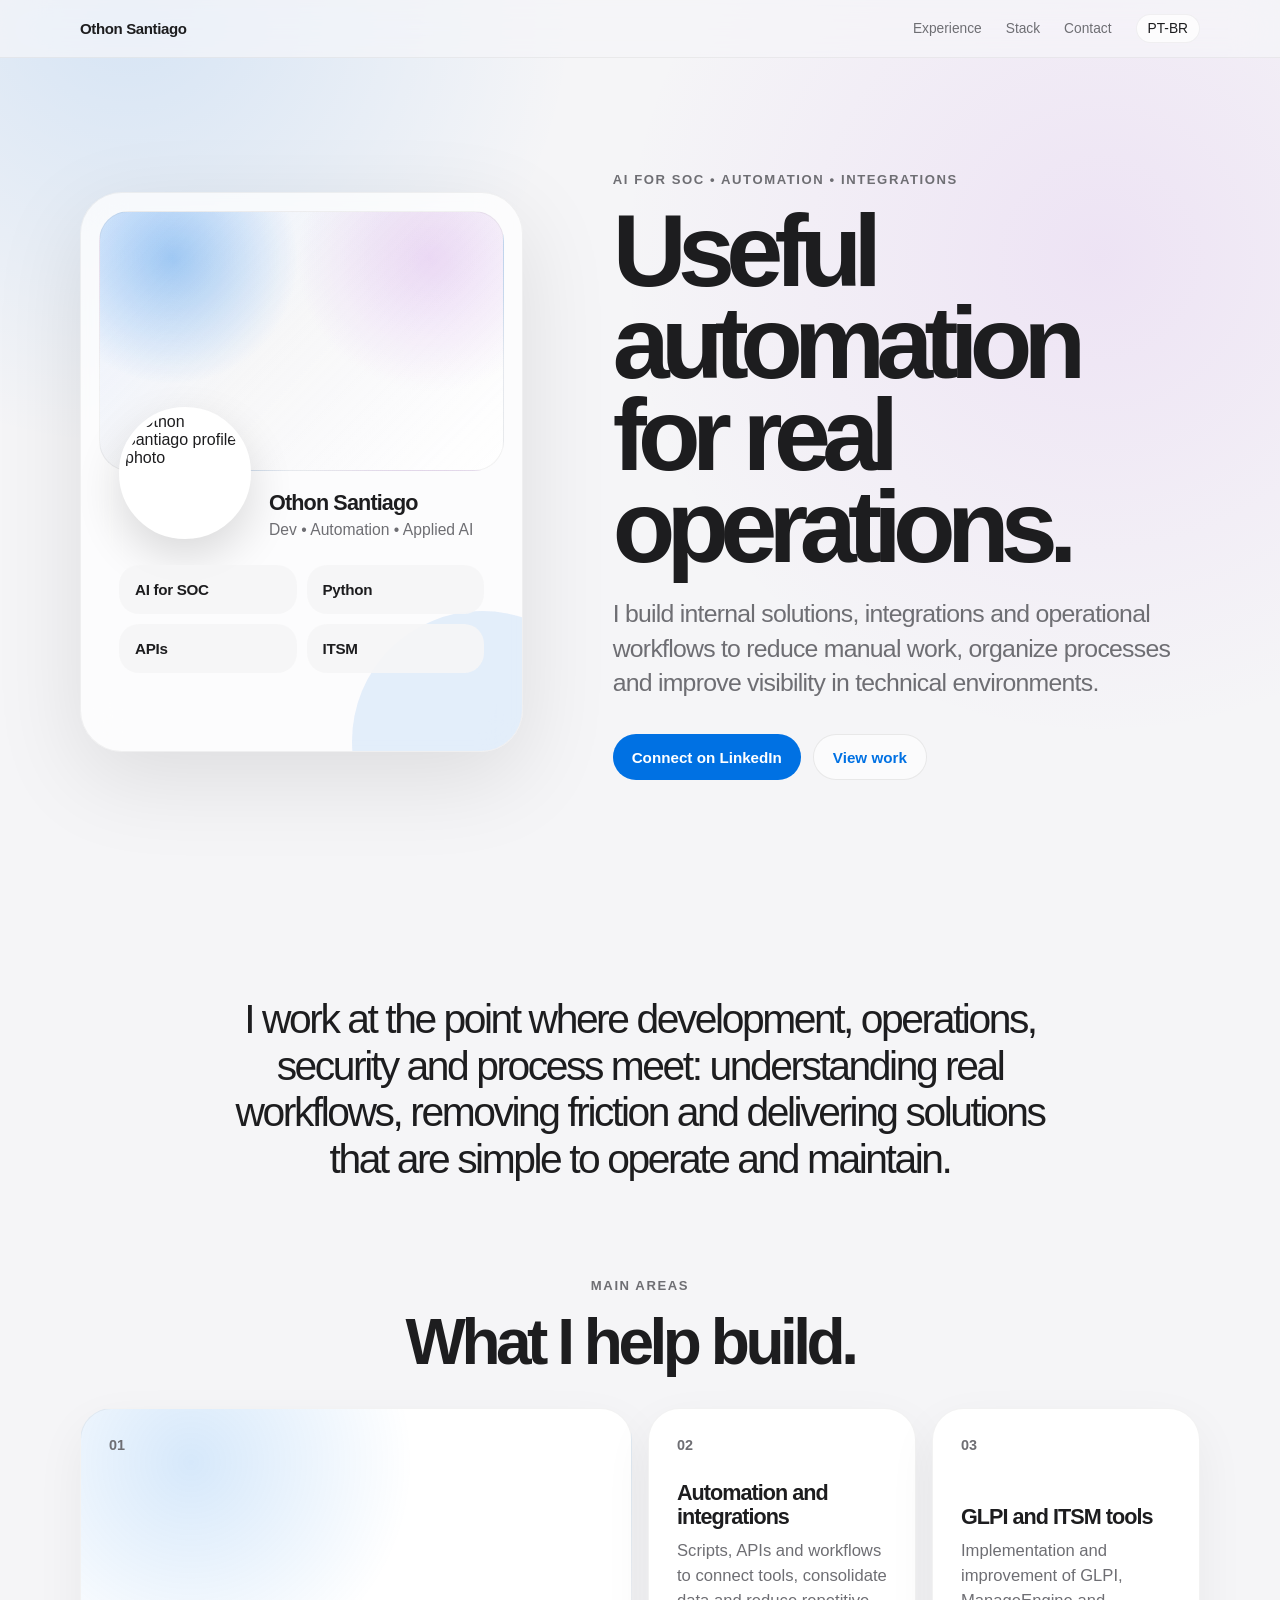
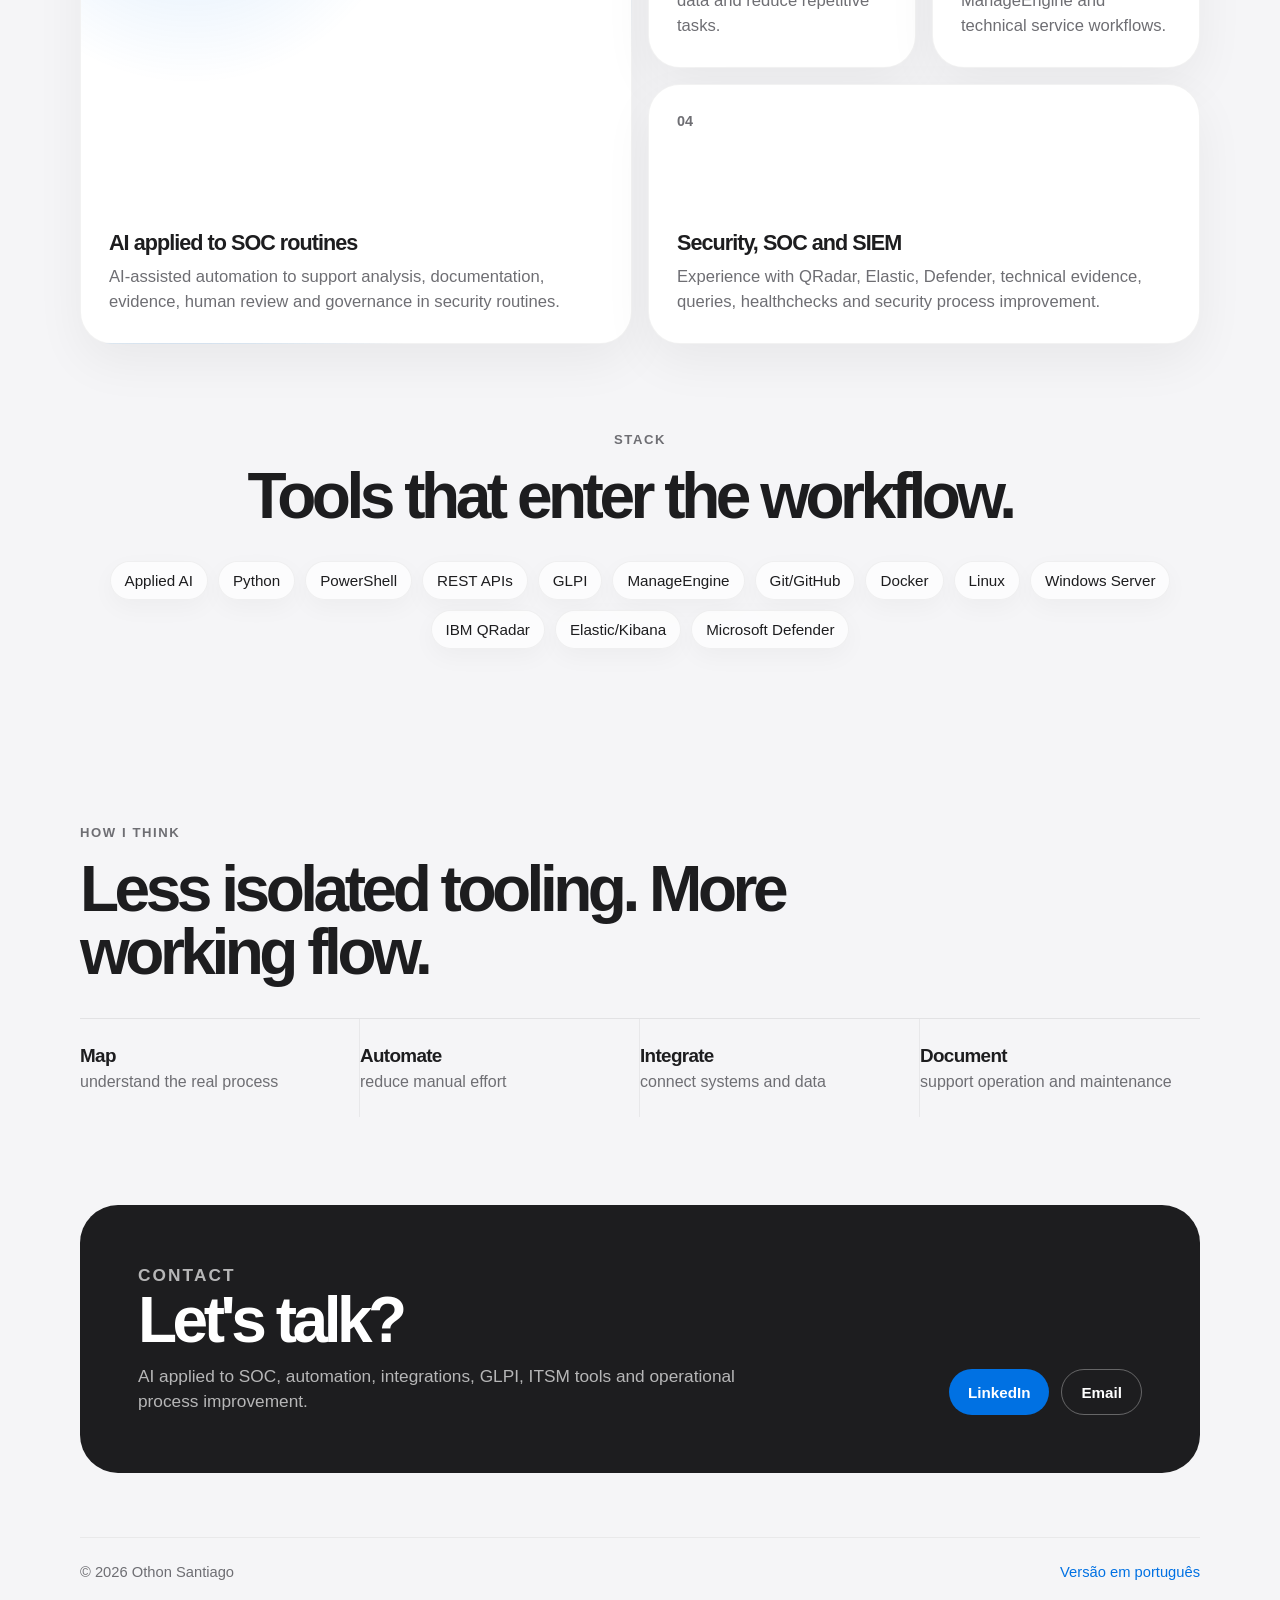
==== commit a8a4d42a: "Force dark GitHub-inspired English cache refresh" ====
--- a/en.html
+++ b/en.html
@@ -5,7 +5,7 @@
   <meta name="viewport" content="width=device-width, initial-scale=1.0" />
   <meta name="description" content="Othon Santiago - Developer focused on AI applied to SOC routines, automation, integrations, ITSM tools, GLPI and operational process improvement." />
   <title>Othon Santiago | AI for SOC, Automation and Integrations</title>
-  <link rel="stylesheet" href="style.css" />
+  <link rel="stylesheet" href="style.css?v=github-dark-20260617" />
 </head>
 <body>
   <header class="site-header">
@@ -20,85 +20,76 @@
 
   <main>
     <section class="hero section-wide">
-      <div class="hero-content">
+      <div class="visual-card" aria-label="Visual composition with Othon Santiago cover and photo">
+        <div class="linkedin-cover"></div>
+        <div class="photo-row">
+          <img src="https://avatars.githubusercontent.com/u/42503621?v=4" alt="Othon Santiago profile photo" />
+          <div>
+            <strong>Othon Santiago</strong>
+            <span>Dev • Automation • Applied AI</span>
+          </div>
+        </div>
+        <div class="signal-grid">
+          <span>AI for SOC</span>
+          <span>Python</span>
+          <span>APIs</span>
+          <span>ITSM</span>
+        </div>
+      </div>
+
+      <div class="hero-copy">
         <p class="eyebrow">AI for SOC • Automation • Integrations</p>
-        <h1>I build simple solutions for complex technical operations.</h1>
+        <h1>Useful automation for real operations.</h1>
         <p class="lead">
-          Developer with experience in AI applied to SOC routines, operational automation, system integrations, ITSM tools, GLPI, SIEM and technical process improvement.
+          I build internal solutions, integrations and operational workflows to reduce manual work, organize processes and improve visibility in technical environments.
         </p>
         <div class="hero-actions">
-          <a class="button primary" href="https://www.linkedin.com/in/othon-santiago/" target="_blank" rel="noopener noreferrer">LinkedIn</a>
-          <a class="button secondary" href="https://github.com/OthonSantiago" target="_blank" rel="noopener noreferrer">GitHub</a>
+          <a class="button primary" href="https://www.linkedin.com/in/othon-santiago/" target="_blank" rel="noopener noreferrer">Connect on LinkedIn</a>
+          <a class="button secondary" href="#experience">View work</a>
         </div>
       </div>
-      <aside class="profile-panel" aria-label="Othon Santiago profile">
-        <img src="https://avatars.githubusercontent.com/u/42503621?v=4" alt="Othon Santiago profile photo" />
-        <div>
-          <strong>Othon Santiago</strong>
-          <span>AI for SOC, automation, integrations and ITSM tools.</span>
-        </div>
-      </aside>
     </section>
 
-    <section class="intro section-narrow">
+    <section class="statement section-narrow">
       <p>
-        My profile combines development, cybersecurity, technical support and operations. I start from the real workflow, identify manual friction and turn it into automation, integration, documentation or process improvement.
+        I work at the point where development, operations, security and process meet: understanding real workflows, removing friction and delivering solutions that are simple to operate and maintain.
       </p>
     </section>
 
     <section id="experience" class="section-wide">
-      <div class="section-heading">
-        <p class="eyebrow">Experience</p>
-        <h2>Main areas I have worked on.</h2>
+      <div class="section-heading center">
+        <p class="eyebrow">Main areas</p>
+        <h2>What I help build.</h2>
       </div>
 
-      <div class="work-list">
-        <article class="work-item">
-          <span>01</span>
-          <div>
-            <h3>AI applied to SOC routines</h3>
-            <p>Design and prototyping of AI-assisted automation for SOC routines, focused on governance, human review, traceability, analysis support and operational documentation.</p>
-          </div>
+      <div class="bento-grid">
+        <article class="bento-card large">
+          <span class="number">01</span>
+          <h3>AI applied to SOC routines</h3>
+          <p>AI-assisted automation to support analysis, documentation, evidence, human review and governance in security routines.</p>
         </article>
-
-        <article class="work-item">
-          <span>02</span>
-          <div>
-            <h3>Operational automation and integrations</h3>
-            <p>Scripts, routines and API integrations to reduce manual work, consolidate data, connect corporate tools and support technical teams.</p>
-          </div>
+        <article class="bento-card">
+          <span class="number">02</span>
+          <h3>Automation and integrations</h3>
+          <p>Scripts, APIs and workflows to connect tools, consolidate data and reduce repetitive tasks.</p>
         </article>
-
-        <article class="work-item">
-          <span>03</span>
-          <div>
-            <h3>GLPI and ITSM tools</h3>
-            <p>Implementation, improvement and structuring of ITSM tools such as GLPI and ManageEngine, including queues, categories, workflows, traceability and service standardization.</p>
-          </div>
+        <article class="bento-card">
+          <span class="number">03</span>
+          <h3>GLPI and ITSM tools</h3>
+          <p>Implementation and improvement of GLPI, ManageEngine and technical service workflows.</p>
         </article>
-
-        <article class="work-item">
-          <span>04</span>
-          <div>
-            <h3>Security, SOC and SIEM</h3>
-            <p>Experience with SOC, SIEM, QRadar, Elastic, Defender, technical evidence, healthchecks, queries and security process improvement.</p>
-          </div>
-        </article>
-
-        <article class="work-item">
-          <span>05</span>
-          <div>
-            <h3>Solution implementation and process improvement</h3>
-            <p>Mapping manual workflows, technical documentation and turning operational needs into processes, scripts, integrations or maintainable tools.</p>
-          </div>
+        <article class="bento-card wide">
+          <span class="number">04</span>
+          <h3>Security, SOC and SIEM</h3>
+          <p>Experience with QRadar, Elastic, Defender, technical evidence, queries, healthchecks and security process improvement.</p>
         </article>
       </div>
     </section>
 
     <section id="stack" class="section-wide stack-section">
-      <div class="section-heading">
+      <div class="section-heading center">
         <p class="eyebrow">Stack</p>
-        <h2>Technologies and tools.</h2>
+        <h2>Tools that enter the workflow.</h2>
       </div>
       <div class="stack-grid">
         <span>Applied AI</span>
@@ -111,20 +102,23 @@
         <span>Docker</span>
         <span>Linux</span>
         <span>Windows Server</span>
-        <span>Proxmox</span>
         <span>IBM QRadar</span>
         <span>Elastic/Kibana</span>
         <span>Microsoft Defender</span>
-        <span>YAML</span>
-        <span>Playwright</span>
       </div>
     </section>
 
-    <section class="quote-section section-narrow">
-      <h2>A good solution is one people can operate, understand and maintain.</h2>
-      <p>
-        I prioritize simplicity, clear documentation, traceability and practical value for operations. Technology should reduce friction, not create another layer of complexity.
-      </p>
+    <section class="process section-wide">
+      <div class="section-heading">
+        <p class="eyebrow">How I think</p>
+        <h2>Less isolated tooling. More working flow.</h2>
+      </div>
+      <div class="process-line">
+        <div><strong>Map</strong><span>understand the real process</span></div>
+        <div><strong>Automate</strong><span>reduce manual effort</span></div>
+        <div><strong>Integrate</strong><span>connect systems and data</span></div>
+        <div><strong>Document</strong><span>support operation and maintenance</span></div>
+      </div>
     </section>
 
     <section id="contact" class="contact section-wide">
--- a/style.css
+++ b/style.css
@@ -1,14 +1,15 @@
 :root {
-  --bg: #fbfbfd;
-  --surface: #ffffff;
+  --bg: #f5f5f7;
+  --surface: rgba(255, 255, 255, 0.78);
+  --surface-solid: #ffffff;
   --text: #1d1d1f;
   --muted: #6e6e73;
-  --line: #d2d2d7;
-  --line-soft: #e8e8ed;
+  --line: rgba(0, 0, 0, 0.08);
+  --line-soft: rgba(0, 0, 0, 0.05);
   --accent: #0071e3;
   --accent-hover: #0077ed;
-  --radius: 28px;
-  --shadow: 0 18px 60px rgba(0, 0, 0, 0.08);
+  --radius: 34px;
+  --shadow: 0 26px 90px rgba(0, 0, 0, 0.10);
 }
 
 * {
@@ -23,7 +24,10 @@
   margin: 0;
   font-family: -apple-system, BlinkMacSystemFont, "SF Pro Display", "SF Pro Text", Inter, "Segoe UI", sans-serif;
   color: var(--text);
-  background: var(--bg);
+  background:
+    radial-gradient(circle at 10% 0%, rgba(0, 113, 227, 0.13), transparent 28rem),
+    radial-gradient(circle at 86% 8%, rgba(175, 82, 222, 0.11), transparent 30rem),
+    var(--bg);
   -webkit-font-smoothing: antialiased;
   text-rendering: optimizeLegibility;
 }
@@ -37,20 +41,20 @@
   position: sticky;
   top: 0;
   z-index: 20;
-  height: 56px;
-  padding: 0 max(24px, calc((100vw - 1080px) / 2));
+  height: 58px;
+  padding: 0 max(24px, calc((100vw - 1120px) / 2));
   display: flex;
   align-items: center;
   justify-content: space-between;
-  border-bottom: 1px solid rgba(0, 0, 0, 0.06);
-  background: rgba(251, 251, 253, 0.78);
-  backdrop-filter: saturate(180%) blur(20px);
+  border-bottom: 1px solid var(--line-soft);
+  background: rgba(245, 245, 247, 0.76);
+  backdrop-filter: saturate(180%) blur(22px);
 }
 
 .brand {
-  font-size: 0.92rem;
-  font-weight: 650;
-  letter-spacing: -0.02em;
+  font-size: 0.94rem;
+  font-weight: 700;
+  letter-spacing: -0.025em;
 }
 
 .nav-links {
@@ -71,10 +75,10 @@
 }
 
 .language-link {
-  padding: 6px 10px;
+  padding: 6px 11px;
   border: 1px solid var(--line-soft);
   border-radius: 999px;
-  background: var(--surface);
+  background: rgba(255, 255, 255, 0.68);
 }
 
 main {
@@ -83,28 +87,122 @@
 
 .section-wide,
 .section-narrow {
-  width: min(1080px, calc(100% - 48px));
+  width: min(1120px, calc(100% - 48px));
   margin: 0 auto;
 }
 
 .section-narrow {
-  width: min(820px, calc(100% - 48px));
+  width: min(860px, calc(100% - 48px));
 }
 
 .hero {
-  min-height: calc(100vh - 56px);
+  min-height: calc(100vh - 58px);
   display: grid;
-  grid-template-columns: 1fr 320px;
-  gap: 72px;
+  grid-template-columns: 0.86fr 1.14fr;
+  gap: clamp(40px, 7vw, 96px);
   align-items: center;
-  padding: 88px 0 96px;
+  padding: 82px 0 96px;
+}
+
+.visual-card {
+  position: relative;
+  min-height: 560px;
+  padding: 18px;
+  border: 1px solid var(--line-soft);
+  border-radius: 42px;
+  background: rgba(255, 255, 255, 0.70);
+  box-shadow: var(--shadow);
+  backdrop-filter: blur(20px);
+  overflow: hidden;
+}
+
+.visual-card::after {
+  content: "";
+  position: absolute;
+  inset: auto -90px -120px auto;
+  width: 260px;
+  height: 260px;
+  border-radius: 50%;
+  background: rgba(0, 113, 227, 0.10);
+}
+
+.linkedin-cover {
+  height: 260px;
+  border-radius: 30px;
+  background-image:
+    linear-gradient(135deg, rgba(245, 245, 247, 0.08), rgba(255, 255, 255, 0.28)),
+    url("assets/linkedin-cover.jpg"),
+    radial-gradient(circle at 18% 18%, rgba(0, 113, 227, 0.38), transparent 32%),
+    radial-gradient(circle at 82% 18%, rgba(175, 82, 222, 0.24), transparent 34%),
+    linear-gradient(135deg, #eaf2ff 0%, #f5f5f7 46%, #ffffff 100%);
+  background-size: cover, cover, auto, auto, auto;
+  background-position: center, center, center, center, center;
+  border: 1px solid var(--line-soft);
+}
+
+.photo-row {
+  position: relative;
+  z-index: 1;
+  display: flex;
+  align-items: flex-end;
+  gap: 18px;
+  margin: -64px 20px 26px;
+}
+
+.photo-row img {
+  width: 132px;
+  height: 132px;
+  object-fit: cover;
+  border-radius: 50%;
+  border: 6px solid #fff;
+  background: #fff;
+  box-shadow: 0 18px 46px rgba(0, 0, 0, 0.14);
+}
+
+.photo-row strong,
+.photo-row span {
+  display: block;
+}
+
+.photo-row strong {
+  margin-bottom: 5px;
+  font-size: 1.35rem;
+  letter-spacing: -0.04em;
+}
+
+.photo-row span {
+  color: var(--muted);
+  font-size: 0.98rem;
+}
+
+.signal-grid {
+  position: relative;
+  z-index: 1;
+  display: grid;
+  grid-template-columns: repeat(2, 1fr);
+  gap: 10px;
+  padding: 0 20px 20px;
+}
+
+.signal-grid span {
+  padding: 16px;
+  border-radius: 20px;
+  background: rgba(245, 245, 247, 0.9);
+  color: var(--text);
+  font-size: 0.95rem;
+  font-weight: 650;
+  letter-spacing: -0.02em;
+}
+
+.hero-copy {
+  padding-top: 8px;
 }
 
 .eyebrow {
   margin: 0 0 18px;
   color: var(--muted);
   font-size: 0.82rem;
-  font-weight: 650;
+  font-weight: 700;
   letter-spacing: 0.12em;
   text-transform: uppercase;
 }
@@ -117,35 +215,35 @@
 }
 
 h1 {
-  max-width: 820px;
+  max-width: 780px;
   margin-bottom: 24px;
-  font-size: clamp(3.4rem, 8vw, 6.8rem);
-  line-height: 0.94;
-  letter-spacing: -0.075em;
+  font-size: clamp(4rem, 8vw, 7.2rem);
+  line-height: 0.9;
+  letter-spacing: -0.085em;
 }
 
 h2 {
-  max-width: 780px;
+  max-width: 840px;
   margin-bottom: 20px;
-  font-size: clamp(2.2rem, 5vw, 4.2rem);
-  line-height: 1.02;
-  letter-spacing: -0.06em;
+  font-size: clamp(2.4rem, 5vw, 4.6rem);
+  line-height: 0.98;
+  letter-spacing: -0.07em;
 }
 
 h3 {
-  margin-bottom: 8px;
-  font-size: 1.28rem;
-  line-height: 1.16;
-  letter-spacing: -0.035em;
+  margin-bottom: 10px;
+  font-size: 1.35rem;
+  line-height: 1.12;
+  letter-spacing: -0.045em;
 }
 
 .lead {
-  max-width: 680px;
+  max-width: 650px;
   margin-bottom: 0;
   color: var(--muted);
-  font-size: clamp(1.2rem, 2.2vw, 1.55rem);
-  line-height: 1.36;
-  letter-spacing: -0.025em;
+  font-size: clamp(1.24rem, 2vw, 1.55rem);
+  line-height: 1.38;
+  letter-spacing: -0.03em;
 }
 
 .hero-actions,
@@ -160,11 +258,11 @@
   display: inline-flex;
   align-items: center;
   justify-content: center;
-  min-height: 44px;
-  padding: 0 18px;
+  min-height: 46px;
+  padding: 0 19px;
   border-radius: 999px;
   font-size: 0.95rem;
-  font-weight: 600;
+  font-weight: 650;
   transition: transform 0.18s ease, background 0.18s ease, border-color 0.18s ease;
 }
 
@@ -183,99 +281,90 @@
 
 .button.secondary {
   color: var(--accent);
-  background: transparent;
+  background: rgba(255, 255, 255, 0.62);
   border: 1px solid var(--line);
 }
 
-.profile-panel {
-  padding: 18px;
-  border: 1px solid var(--line-soft);
-  border-radius: var(--radius);
-  background: var(--surface);
-  box-shadow: var(--shadow);
-}
-
-.profile-panel img {
-  width: 100%;
-  aspect-ratio: 1;
-  display: block;
-  object-fit: cover;
-  border-radius: 22px;
-  margin-bottom: 18px;
-  background: #f5f5f7;
-}
-
-.profile-panel strong,
-.profile-panel span {
-  display: block;
-}
-
-.profile-panel strong {
-  margin-bottom: 6px;
-  font-size: 1.2rem;
-  letter-spacing: -0.03em;
-}
-
-.profile-panel span {
-  color: var(--muted);
-  font-size: 0.98rem;
-  line-height: 1.42;
-}
-
-.intro {
-  padding: 104px 0;
+.statement {
+  padding: 96px 0;
   text-align: center;
 }
 
-.intro p {
+.statement p {
   margin: 0;
   color: var(--text);
-  font-size: clamp(1.55rem, 3vw, 2.35rem);
-  line-height: 1.18;
-  letter-spacing: -0.055em;
+  font-size: clamp(1.7rem, 3.2vw, 2.55rem);
+  line-height: 1.14;
+  letter-spacing: -0.06em;
 }
 
 .section-heading {
   margin-bottom: 34px;
 }
 
-#experiencias,
-#experience,
+.section-heading.center {
+  max-width: 860px;
+  margin-left: auto;
+  margin-right: auto;
+  text-align: center;
+}
+
+#frentes,
 .stack-section,
-.quote-section,
+.process,
 .contact {
-  padding: 92px 0;
-}
-
-.work-list {
-  border-top: 1px solid var(--line);
-}
-
-.work-item {
+  padding: 88px 0;
+}
+
+.bento-grid {
   display: grid;
-  grid-template-columns: 72px 1fr;
-  gap: 28px;
-  padding: 30px 0;
-  border-bottom: 1px solid var(--line-soft);
-}
-
-.work-item span {
+  grid-template-columns: repeat(4, 1fr);
+  gap: 16px;
+}
+
+.bento-card {
+  min-height: 260px;
+  padding: 28px;
+  display: flex;
+  flex-direction: column;
+  justify-content: flex-end;
+  border: 1px solid var(--line-soft);
+  border-radius: 32px;
+  background: var(--surface-solid);
+  box-shadow: 0 18px 50px rgba(0, 0, 0, 0.055);
+}
+
+.bento-card.large {
+  grid-column: span 2;
+  grid-row: span 2;
+  min-height: 536px;
+  background:
+    radial-gradient(circle at 20% 10%, rgba(0, 113, 227, 0.16), transparent 34%),
+    var(--surface-solid);
+}
+
+.bento-card.wide {
+  grid-column: span 2;
+}
+
+.number {
+  margin-bottom: auto;
   color: var(--muted);
   font-size: 0.9rem;
-  font-weight: 650;
-}
-
-.work-item p {
-  max-width: 760px;
+  font-weight: 700;
+}
+
+.bento-card p {
   margin-bottom: 0;
   color: var(--muted);
-  font-size: 1.06rem;
-  line-height: 1.55;
+  font-size: 1.04rem;
+  line-height: 1.5;
 }
 
 .stack-grid {
   display: flex;
   flex-wrap: wrap;
+  justify-content: center;
   gap: 10px;
 }
 
@@ -283,37 +372,50 @@
   padding: 10px 14px;
   border: 1px solid var(--line-soft);
   border-radius: 999px;
-  background: var(--surface);
+  background: rgba(255, 255, 255, 0.7);
   color: var(--text);
   font-size: 0.95rem;
   box-shadow: 0 8px 24px rgba(0, 0, 0, 0.035);
 }
 
-.quote-section {
-  text-align: center;
-}
-
-.quote-section h2 {
-  margin-left: auto;
-  margin-right: auto;
-}
-
-.quote-section p {
-  max-width: 720px;
-  margin: 0 auto;
-  color: var(--muted);
+.process-line {
+  display: grid;
+  grid-template-columns: repeat(4, 1fr);
+  border-top: 1px solid var(--line);
+}
+
+.process-line div {
+  padding: 26px 26px 26px 0;
+  border-right: 1px solid var(--line-soft);
+}
+
+.process-line div:last-child {
+  border-right: none;
+}
+
+.process-line strong,
+.process-line span {
+  display: block;
+}
+
+.process-line strong {
+  margin-bottom: 6px;
   font-size: 1.18rem;
-  line-height: 1.5;
+  letter-spacing: -0.035em;
+}
+
+.process-line span {
+  color: var(--muted);
 }
 
 .contact {
   margin-bottom: 64px;
-  padding: 56px;
+  padding: 58px;
   display: flex;
   align-items: flex-end;
   justify-content: space-between;
   gap: 32px;
-  border-radius: var(--radius);
+  border-radius: 38px;
   background: var(--text);
   color: #fff;
 }
@@ -337,10 +439,11 @@
 .contact .button.secondary {
   color: #fff;
   border-color: rgba(255, 255, 255, 0.32);
+  background: transparent;
 }
 
 .footer {
-  width: min(1080px, calc(100% - 48px));
+  width: min(1120px, calc(100% - 48px));
   margin: 0 auto;
   padding: 26px 0 42px;
   display: flex;
@@ -355,14 +458,27 @@
   color: var(--accent);
 }
 
-@media (max-width: 900px) {
+@media (max-width: 980px) {
   .hero {
     grid-template-columns: 1fr;
-    gap: 38px;
-  }
-
-  .profile-panel {
-    max-width: 360px;
+    gap: 46px;
+  }
+
+  .visual-card {
+    max-width: 520px;
+  }
+
+  .bento-grid {
+    grid-template-columns: repeat(2, 1fr);
+  }
+
+  .bento-card.large,
+  .bento-card.wide {
+    grid-column: span 2;
+  }
+
+  .process-line {
+    grid-template-columns: repeat(2, 1fr);
   }
 
   .contact {
@@ -374,7 +490,7 @@
 @media (max-width: 680px) {
   .site-header {
     height: auto;
-    min-height: 56px;
+    min-height: 58px;
     align-items: flex-start;
     flex-direction: column;
     gap: 12px;
@@ -391,34 +507,61 @@
   .section-wide,
   .section-narrow,
   .footer {
-    width: min(100% - 32px, 1080px);
+    width: min(100% - 32px, 1120px);
   }
 
   .hero {
     min-height: auto;
-    padding: 64px 0 72px;
+    padding: 58px 0 72px;
   }
 
   h1 {
-    font-size: clamp(3rem, 17vw, 4.7rem);
-  }
-
-  .intro {
+    font-size: clamp(3.5rem, 18vw, 5rem);
+  }
+
+  .visual-card {
+    min-height: auto;
+    border-radius: 30px;
+  }
+
+  .linkedin-cover {
+    height: 190px;
+    border-radius: 22px;
+  }
+
+  .photo-row {
+    align-items: flex-start;
+    flex-direction: column;
+  }
+
+  .signal-grid,
+  .bento-grid,
+  .process-line {
+    grid-template-columns: 1fr;
+  }
+
+  .bento-card,
+  .bento-card.large,
+  .bento-card.wide {
+    grid-column: span 1;
+    min-height: 250px;
+  }
+
+  .statement {
     padding: 72px 0;
     text-align: left;
   }
 
-  #experiencias,
-  #experience,
+  #frentes,
   .stack-section,
-  .quote-section,
+  .process,
   .contact {
     padding: 68px 0;
   }
 
-  .work-item {
-    grid-template-columns: 1fr;
-    gap: 10px;
+  .process-line div {
+    border-right: none;
+    border-bottom: 1px solid var(--line-soft);
   }
 
   .contact {
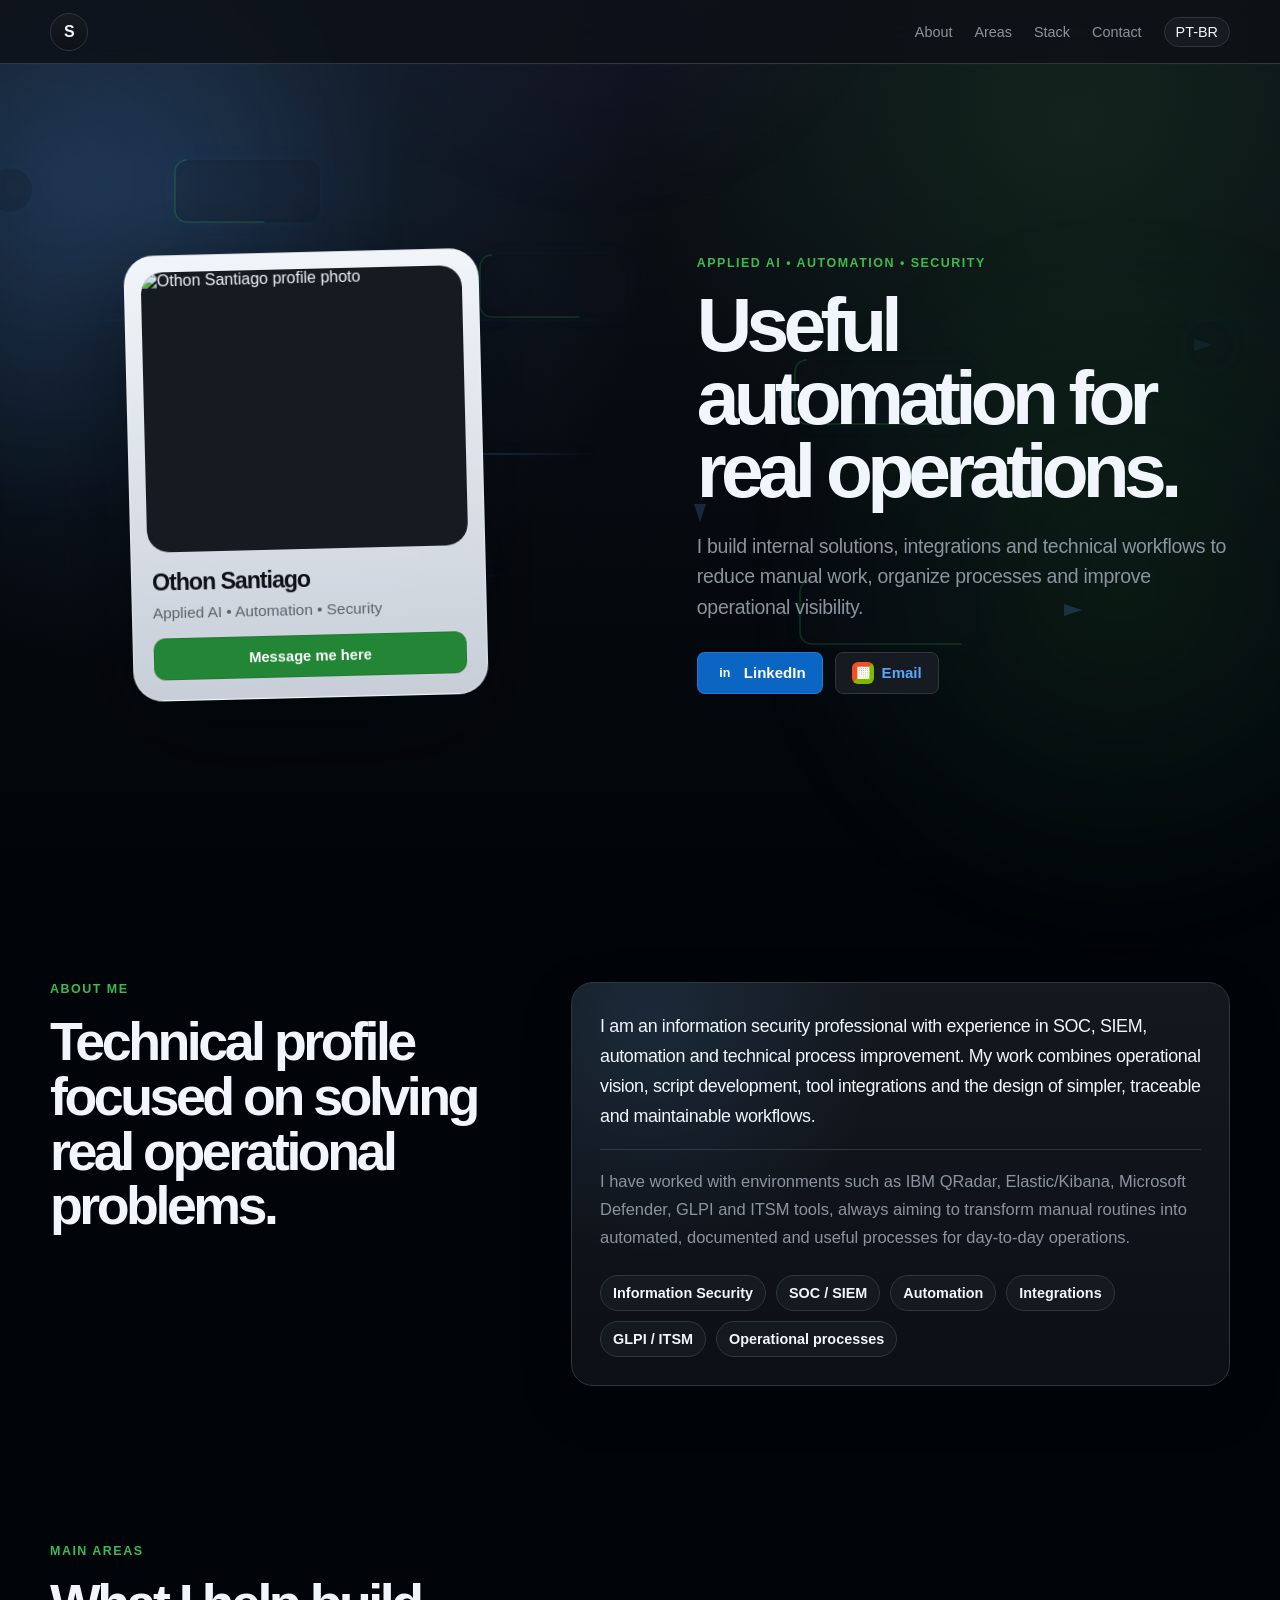
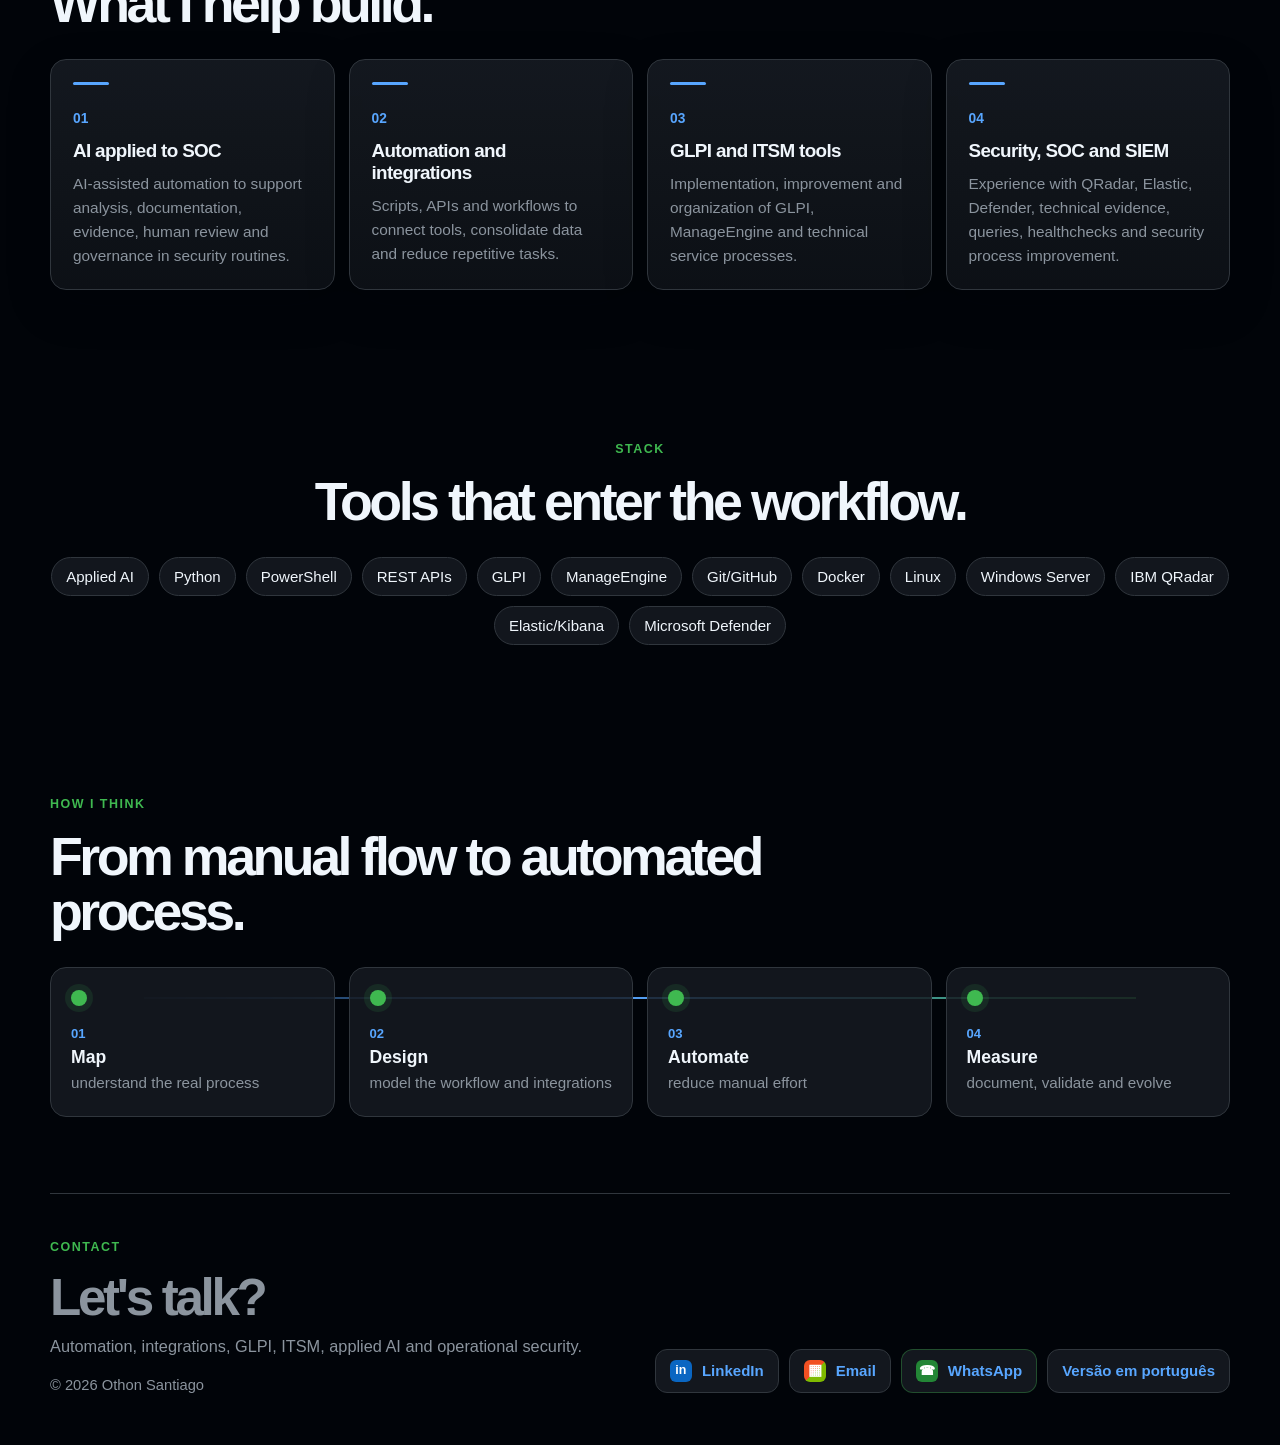
==== commit 462c73fb: "Rebuild English page matching approved layout" ====
--- a/en.html
+++ b/en.html
@@ -3,15 +3,62 @@
 <head>
   <meta charset="UTF-8" />
   <meta name="viewport" content="width=device-width, initial-scale=1.0" />
-  <meta name="description" content="Othon Santiago - Developer focused on AI applied to SOC routines, automation, integrations, ITSM tools, GLPI and operational process improvement." />
-  <title>Othon Santiago | AI for SOC, Automation and Integrations</title>
-  <link rel="stylesheet" href="style.css?v=github-dark-20260617" />
+  <meta name="description" content="Othon Santiago - Developer focused on applied AI, automation, security, integrations, ITSM tools, GLPI and operational process improvement." />
+  <title>Othon Santiago | Applied AI, Automation and Security</title>
+  <link rel="stylesheet" href="style.css?v=bpm-motion-20260617" />
+  <link rel="stylesheet" href="overrides.css?v=header-en-20260617" />
 </head>
 <body>
+  <div class="animated-bg" aria-hidden="true"></div>
+  <div class="motion-grid" aria-hidden="true"></div>
+
+  <svg class="bpm-background" viewBox="0 0 1440 900" preserveAspectRatio="xMidYMid slice" aria-hidden="true">
+    <defs>
+      <marker id="arrow" markerWidth="10" markerHeight="10" refX="8" refY="3" orient="auto" markerUnits="strokeWidth">
+        <path d="M0,0 L0,6 L9,3 z" />
+      </marker>
+    </defs>
+
+    <path class="flow-line flow-a" d="M90 190 H255 C310 190 310 285 365 285 H560 C620 285 620 392 680 392 H875" />
+    <path class="flow-line flow-b" d="M230 560 H410 C470 560 470 470 530 470 H760 C820 470 820 610 880 610 H1160" />
+    <path class="flow-line flow-c" d="M710 155 V250 C710 315 780 315 780 380 V520" />
+    <path class="flow-line flow-d" d="M1030 245 H1180 C1235 245 1235 345 1290 345" />
+
+    <g class="bpm-node node-1">
+      <circle cx="90" cy="190" r="22" />
+      <text x="90" y="195">START</text>
+    </g>
+    <g class="bpm-node node-2">
+      <rect x="255" y="160" width="145" height="62" rx="12" />
+      <text x="327" y="196">API</text>
+    </g>
+    <g class="bpm-node node-3">
+      <rect x="560" y="255" width="150" height="62" rx="12" />
+      <text x="635" y="291">AI</text>
+    </g>
+    <g class="bpm-node node-4">
+      <rect x="875" y="360" width="180" height="64" rx="12" />
+      <text x="965" y="397">ITSM</text>
+    </g>
+    <g class="bpm-node node-5">
+      <rect x="410" y="530" width="160" height="62" rx="12" />
+      <text x="490" y="566">SIEM</text>
+    </g>
+    <g class="bpm-node node-6">
+      <rect x="880" y="580" width="180" height="64" rx="12" />
+      <text x="970" y="617">EVIDENCE</text>
+    </g>
+    <g class="bpm-node node-7">
+      <circle cx="1290" cy="345" r="24" />
+      <text x="1290" y="350">OK</text>
+    </g>
+  </svg>
+
   <header class="site-header">
-    <a class="brand" href="en.html">Othon Santiago</a>
+    <a class="brand" href="en.html" aria-label="Othon Santiago">S</a>
     <nav class="nav-links" aria-label="Main navigation">
-      <a href="#experience">Experience</a>
+      <a href="#about">About</a>
+      <a href="#areas">Areas</a>
       <a href="#stack">Stack</a>
       <a href="#contact">Contact</a>
       <a class="language-link" href="index.html">PT-BR</a>
@@ -20,65 +67,86 @@
 
   <main>
     <section class="hero section-wide">
-      <div class="visual-card" aria-label="Visual composition with Othon Santiago cover and photo">
-        <div class="linkedin-cover"></div>
-        <div class="photo-row">
-          <img src="https://avatars.githubusercontent.com/u/42503621?v=4" alt="Othon Santiago profile photo" />
-          <div>
+      <aside class="visual-stage" aria-label="Othon Santiago professional profile">
+        <img class="cover-stage" src="assets/linkedin-cover.jpg?v=2" alt="Othon Santiago professional cover" />
+        <div class="stage-flow" aria-hidden="true">
+          <span></span><span></span><span></span>
+        </div>
+        <div class="profile-orb">
+          <a class="profile-photo-link" href="https://wa.me/5519993564274?text=Hello%2C%20Othon.%20I%20saw%20your%20portfolio%20and%20would%20like%20to%20talk%20about%20automation%2C%20integrations%20or%20security." target="_blank" rel="noopener noreferrer" aria-label="Talk to Othon on WhatsApp">
+            <img class="profile-photo" src="https://avatars.githubusercontent.com/u/42503621?v=4" alt="Othon Santiago profile photo" />
+          </a>
+          <div class="profile-copy">
             <strong>Othon Santiago</strong>
-            <span>Dev • Automation • Applied AI</span>
+            <span>Applied AI • Automation • Security</span>
+            <a class="profile-whatsapp" href="https://wa.me/5519993564274?text=Hello%2C%20Othon.%20I%20saw%20your%20portfolio%20and%20would%20like%20to%20talk%20about%20automation%2C%20integrations%20or%20security." target="_blank" rel="noopener noreferrer">Message me here</a>
           </div>
         </div>
-        <div class="signal-grid">
-          <span>AI for SOC</span>
-          <span>Python</span>
-          <span>APIs</span>
-          <span>ITSM</span>
-        </div>
-      </div>
+      </aside>
 
       <div class="hero-copy">
-        <p class="eyebrow">AI for SOC • Automation • Integrations</p>
+        <p class="eyebrow">Applied AI • Automation • Security</p>
         <h1>Useful automation for real operations.</h1>
         <p class="lead">
-          I build internal solutions, integrations and operational workflows to reduce manual work, organize processes and improve visibility in technical environments.
+          I build internal solutions, integrations and technical workflows to reduce manual work, organize processes and improve operational visibility.
         </p>
         <div class="hero-actions">
-          <a class="button primary" href="https://www.linkedin.com/in/othon-santiago/" target="_blank" rel="noopener noreferrer">Connect on LinkedIn</a>
-          <a class="button secondary" href="#experience">View work</a>
-        </div>
-      </div>
-    </section>
-
-    <section class="statement section-narrow">
-      <p>
-        I work at the point where development, operations, security and process meet: understanding real workflows, removing friction and delivering solutions that are simple to operate and maintain.
-      </p>
-    </section>
-
-    <section id="experience" class="section-wide">
-      <div class="section-heading center">
+          <a class="button linkedin" href="https://br.linkedin.com/in/othon-santiago" target="_blank" rel="noopener noreferrer"><span class="contact-icon linkedin-icon">in</span>LinkedIn</a>
+          <a class="button email" href="mailto:othon_mateus@hotmail.com"><span class="contact-icon microsoft-icon">▦</span>Email</a>
+        </div>
+      </div>
+    </section>
+
+    <section id="about" class="about-section section-wide">
+      <div class="about-layout">
+        <div class="section-heading about-heading">
+          <p class="eyebrow">About me</p>
+          <h2>Technical profile focused on solving real operational problems.</h2>
+        </div>
+
+        <div class="about-panel">
+          <p class="about-lead">
+            I am an information security professional with experience in SOC, SIEM, automation and technical process improvement. My work combines operational vision, script development, tool integrations and the design of simpler, traceable and maintainable workflows.
+          </p>
+          <p>
+            I have worked with environments such as IBM QRadar, Elastic/Kibana, Microsoft Defender, GLPI and ITSM tools, always aiming to transform manual routines into automated, documented and useful processes for day-to-day operations.
+          </p>
+
+          <div class="about-points">
+            <span>Information Security</span>
+            <span>SOC / SIEM</span>
+            <span>Automation</span>
+            <span>Integrations</span>
+            <span>GLPI / ITSM</span>
+            <span>Operational processes</span>
+          </div>
+        </div>
+      </div>
+    </section>
+
+    <section id="areas" class="section-wide work-section">
+      <div class="section-heading">
         <p class="eyebrow">Main areas</p>
         <h2>What I help build.</h2>
       </div>
 
-      <div class="bento-grid">
-        <article class="bento-card large">
+      <div class="work-grid">
+        <article class="work-card">
           <span class="number">01</span>
-          <h3>AI applied to SOC routines</h3>
+          <h3>AI applied to SOC</h3>
           <p>AI-assisted automation to support analysis, documentation, evidence, human review and governance in security routines.</p>
         </article>
-        <article class="bento-card">
+        <article class="work-card">
           <span class="number">02</span>
           <h3>Automation and integrations</h3>
           <p>Scripts, APIs and workflows to connect tools, consolidate data and reduce repetitive tasks.</p>
         </article>
-        <article class="bento-card">
+        <article class="work-card">
           <span class="number">03</span>
           <h3>GLPI and ITSM tools</h3>
-          <p>Implementation and improvement of GLPI, ManageEngine and technical service workflows.</p>
-        </article>
-        <article class="bento-card wide">
+          <p>Implementation, improvement and organization of GLPI, ManageEngine and technical service processes.</p>
+        </article>
+        <article class="work-card">
           <span class="number">04</span>
           <h3>Security, SOC and SIEM</h3>
           <p>Experience with QRadar, Elastic, Defender, technical evidence, queries, healthchecks and security process improvement.</p>
@@ -111,32 +179,31 @@
     <section class="process section-wide">
       <div class="section-heading">
         <p class="eyebrow">How I think</p>
-        <h2>Less isolated tooling. More working flow.</h2>
-      </div>
-      <div class="process-line">
-        <div><strong>Map</strong><span>understand the real process</span></div>
-        <div><strong>Automate</strong><span>reduce manual effort</span></div>
-        <div><strong>Integrate</strong><span>connect systems and data</span></div>
-        <div><strong>Document</strong><span>support operation and maintenance</span></div>
-      </div>
-    </section>
-
-    <section id="contact" class="contact section-wide">
-      <div>
-        <p class="eyebrow">Contact</p>
-        <h2>Let's talk?</h2>
-        <p>AI applied to SOC, automation, integrations, GLPI, ITSM tools and operational process improvement.</p>
-      </div>
-      <div class="contact-actions">
-        <a class="button primary" href="https://www.linkedin.com/in/othon-santiago/" target="_blank" rel="noopener noreferrer">LinkedIn</a>
-        <a class="button secondary" href="mailto:othon_mateus@hotmail.com">Email</a>
+        <h2>From manual flow to automated process.</h2>
+      </div>
+      <div class="process-timeline">
+        <article><span>01</span><strong>Map</strong><p>understand the real process</p></article>
+        <article><span>02</span><strong>Design</strong><p>model the workflow and integrations</p></article>
+        <article><span>03</span><strong>Automate</strong><p>reduce manual effort</p></article>
+        <article><span>04</span><strong>Measure</strong><p>document, validate and evolve</p></article>
       </div>
     </section>
   </main>
 
-  <footer class="footer">
-    <span>© 2026 Othon Santiago</span>
-    <a href="index.html">Versão em português</a>
+  <footer id="contact" class="footer footer-contact">
+    <div class="footer-copy">
+      <p class="eyebrow">Contact</p>
+      <h2>Let's talk?</h2>
+      <p>Automation, integrations, GLPI, ITSM, applied AI and operational security.</p>
+      <span>© 2026 Othon Santiago</span>
+    </div>
+
+    <div class="footer-actions" aria-label="Contact links">
+      <a class="contact-link linkedin-link" href="https://br.linkedin.com/in/othon-santiago" target="_blank" rel="noopener noreferrer"><span class="contact-icon linkedin-icon">in</span><strong>LinkedIn</strong></a>
+      <a class="contact-link email-link" href="mailto:othon_mateus@hotmail.com"><span class="contact-icon microsoft-icon">▦</span><strong>Email</strong></a>
+      <a class="contact-link whatsapp-link" href="https://wa.me/5519993564274?text=Hello%2C%20Othon.%20I%20saw%20your%20portfolio%20and%20would%20like%20to%20talk%20about%20automation%2C%20integrations%20or%20security." target="_blank" rel="noopener noreferrer"><span class="contact-icon whatsapp-icon">☎</span><strong>WhatsApp</strong></a>
+      <a class="footer-language" href="index.html">Versão em português</a>
+    </div>
   </footer>
 </body>
 </html>
--- a/style.css
+++ b/style.css
@@ -1,249 +1,278 @@
 :root {
-  --bg: #f5f5f7;
-  --surface: rgba(255, 255, 255, 0.78);
-  --surface-solid: #ffffff;
-  --text: #1d1d1f;
-  --muted: #6e6e73;
-  --line: rgba(0, 0, 0, 0.08);
-  --line-soft: rgba(0, 0, 0, 0.05);
-  --accent: #0071e3;
-  --accent-hover: #0077ed;
-  --radius: 34px;
-  --shadow: 0 26px 90px rgba(0, 0, 0, 0.10);
-}
-
-* {
-  box-sizing: border-box;
-}
-
-html {
-  scroll-behavior: smooth;
-}
+  --bg: #0d1117;
+  --canvas: #010409;
+  --surface: rgba(22, 27, 34, 0.82);
+  --surface-solid: #161b22;
+  --surface-2: #0f1520;
+  --text: #f0f6fc;
+  --muted: #8b949e;
+  --line: #30363d;
+  --line-soft: rgba(48, 54, 61, 0.72);
+  --accent: #58a6ff;
+  --accent-2: #3fb950;
+  --accent-hover: #79c0ff;
+  --radius: 18px;
+  --shadow: 0 30px 90px rgba(1, 4, 9, 0.58);
+}
+
+* { box-sizing: border-box; }
+html { scroll-behavior: smooth; }
 
 body {
   margin: 0;
-  font-family: -apple-system, BlinkMacSystemFont, "SF Pro Display", "SF Pro Text", Inter, "Segoe UI", sans-serif;
-  color: var(--text);
-  background:
-    radial-gradient(circle at 10% 0%, rgba(0, 113, 227, 0.13), transparent 28rem),
-    radial-gradient(circle at 86% 8%, rgba(175, 82, 222, 0.11), transparent 30rem),
-    var(--bg);
+  font-family: -apple-system, BlinkMacSystemFont, "Segoe UI", "Noto Sans", Helvetica, Arial, sans-serif;
+  color: var(--text);
+  background: var(--canvas);
   -webkit-font-smoothing: antialiased;
   text-rendering: optimizeLegibility;
 }
 
-a {
-  color: inherit;
-  text-decoration: none;
-}
+body::before {
+  content: "";
+  position: fixed;
+  inset: 0;
+  z-index: -4;
+  background:
+    radial-gradient(circle at 14% 22%, rgba(88, 166, 255, 0.16), transparent 30rem),
+    radial-gradient(circle at 84% 14%, rgba(63, 185, 80, 0.12), transparent 28rem),
+    linear-gradient(180deg, #0d1117 0%, #010409 100%);
+}
+
+.animated-bg {
+  position: fixed;
+  inset: -25%;
+  z-index: -3;
+  opacity: 0.72;
+  pointer-events: none;
+  background:
+    radial-gradient(circle at 20% 30%, rgba(88, 166, 255, 0.22), transparent 22rem),
+    radial-gradient(circle at 75% 60%, rgba(63, 185, 80, 0.14), transparent 24rem),
+    radial-gradient(circle at 48% 10%, rgba(139, 92, 246, 0.12), transparent 20rem);
+  filter: blur(14px);
+  animation: floatBg 12s ease-in-out infinite alternate;
+}
+
+.motion-grid {
+  position: fixed;
+  inset: 0;
+  z-index: -2;
+  pointer-events: none;
+  opacity: 0.18;
+  background-image:
+    linear-gradient(rgba(88, 166, 255, 0.15) 1px, transparent 1px),
+    linear-gradient(90deg, rgba(88, 166, 255, 0.12) 1px, transparent 1px);
+  background-size: 64px 64px;
+  mask-image: linear-gradient(to bottom, rgba(0,0,0,0.78), transparent 82%);
+  animation: gridMove 20s linear infinite;
+}
+
+.bpm-background {
+  position: fixed;
+  inset: 0;
+  z-index: -1;
+  width: 100%;
+  height: 100%;
+  pointer-events: none;
+  opacity: 0.30;
+  filter: drop-shadow(0 0 12px rgba(88, 166, 255, 0.16));
+  animation: blueprintDrift 18s ease-in-out infinite alternate;
+}
+
+.bpm-background marker path {
+  fill: rgba(88, 166, 255, 0.68);
+}
+
+.flow-line {
+  fill: none;
+  stroke: rgba(88, 166, 255, 0.72);
+  stroke-width: 2;
+  stroke-linecap: round;
+  stroke-linejoin: round;
+  stroke-dasharray: 1200;
+  stroke-dashoffset: 1200;
+  marker-end: url(#arrow);
+  animation: drawFlow 8s ease-in-out infinite;
+}
+
+.flow-b { animation-delay: 1.4s; }
+.flow-c { animation-delay: 2.5s; }
+.flow-d { animation-delay: 3.5s; }
+
+.bpm-node rect,
+.bpm-node circle {
+  fill: rgba(13, 17, 23, 0.62);
+  stroke: rgba(63, 185, 80, 0.70);
+  stroke-width: 1.6;
+  stroke-dasharray: 240;
+  stroke-dashoffset: 240;
+  animation: drawNode 8s ease-in-out infinite;
+}
+
+.bpm-node text {
+  fill: rgba(240, 246, 252, 0.72);
+  font-size: 14px;
+  font-weight: 700;
+  text-anchor: middle;
+  dominant-baseline: middle;
+  letter-spacing: 0.08em;
+  opacity: 0;
+  animation: fadeText 8s ease-in-out infinite;
+}
+
+.node-2 rect, .node-2 text { animation-delay: .7s; }
+.node-3 rect, .node-3 text { animation-delay: 1.4s; }
+.node-4 rect, .node-4 text { animation-delay: 2.1s; }
+.node-5 rect, .node-5 text { animation-delay: 2.8s; }
+.node-6 rect, .node-6 text { animation-delay: 3.5s; }
+.node-7 circle, .node-7 text { animation-delay: 4.2s; }
+
+@keyframes drawFlow {
+  0% { stroke-dashoffset: 1200; opacity: 0; }
+  12% { opacity: 1; }
+  55% { stroke-dashoffset: 0; opacity: 1; }
+  85% { stroke-dashoffset: 0; opacity: 0.55; }
+  100% { stroke-dashoffset: -1200; opacity: 0; }
+}
+
+@keyframes drawNode {
+  0% { stroke-dashoffset: 240; opacity: 0; }
+  18% { opacity: 1; }
+  52% { stroke-dashoffset: 0; opacity: 1; }
+  88% { opacity: .65; }
+  100% { opacity: 0; }
+}
+
+@keyframes fadeText {
+  0%, 20% { opacity: 0; }
+  42%, 78% { opacity: 1; }
+  100% { opacity: 0; }
+}
+
+@keyframes blueprintDrift {
+  0% { transform: translate3d(-1%, -1%, 0) scale(1); }
+  100% { transform: translate3d(1.5%, 1%, 0) scale(1.025); }
+}
+
+@keyframes floatBg {
+  0% { transform: translate3d(-3%, -2%, 0) scale(1); }
+  100% { transform: translate3d(3%, 3%, 0) scale(1.06); }
+}
+
+@keyframes gridMove {
+  from { background-position: 0 0, 0 0; }
+  to { background-position: 128px 64px, 128px 64px; }
+}
+
+a { color: inherit; text-decoration: none; }
 
 .site-header {
   position: sticky;
   top: 0;
   z-index: 20;
-  height: 58px;
-  padding: 0 max(24px, calc((100vw - 1120px) / 2));
+  height: 64px;
+  padding: 0 max(24px, calc((100vw - 1180px) / 2));
   display: flex;
   align-items: center;
   justify-content: space-between;
-  border-bottom: 1px solid var(--line-soft);
-  background: rgba(245, 245, 247, 0.76);
-  backdrop-filter: saturate(180%) blur(22px);
+  border-bottom: 1px solid var(--line);
+  background: rgba(13, 17, 23, 0.82);
+  backdrop-filter: blur(16px);
 }
 
 .brand {
-  font-size: 0.94rem;
-  font-weight: 700;
-  letter-spacing: -0.025em;
+  width: 38px;
+  height: 38px;
+  display: inline-flex;
+  align-items: center;
+  justify-content: center;
+  border: 1px solid var(--line);
+  border-radius: 50%;
+  color: var(--text);
+  background: linear-gradient(180deg, #161b22, #0d1117);
+  font-size: 1rem;
+  font-weight: 800;
+  letter-spacing: -0.04em;
 }
 
 .nav-links {
   display: flex;
   align-items: center;
-  gap: 24px;
+  gap: 22px;
   color: var(--muted);
-  font-size: 0.86rem;
-}
-
-.nav-links a {
-  transition: color 0.18s ease;
-}
-
-.nav-links a:hover,
-.language-link {
-  color: var(--text);
-}
+  font-size: 0.9rem;
+}
+
+.nav-links a { transition: color 0.18s ease; }
+.nav-links a:hover, .language-link { color: var(--text); }
 
 .language-link {
   padding: 6px 11px;
-  border: 1px solid var(--line-soft);
+  border: 1px solid var(--line);
   border-radius: 999px;
-  background: rgba(255, 255, 255, 0.68);
-}
-
-main {
-  overflow: hidden;
-}
+  background: var(--surface-solid);
+}
+
+main { overflow: hidden; }
 
 .section-wide,
 .section-narrow {
-  width: min(1120px, calc(100% - 48px));
+  width: min(1180px, calc(100% - 48px));
   margin: 0 auto;
 }
 
-.section-narrow {
-  width: min(860px, calc(100% - 48px));
-}
+.section-narrow { width: min(860px, calc(100% - 48px)); }
 
 .hero {
-  min-height: calc(100vh - 58px);
+  min-height: calc(100vh - 64px);
   display: grid;
-  grid-template-columns: 0.86fr 1.14fr;
-  gap: clamp(40px, 7vw, 96px);
+  grid-template-columns: minmax(0, 0.94fr) minmax(420px, 0.86fr);
+  gap: clamp(42px, 5vw, 72px);
   align-items: center;
-  padding: 82px 0 96px;
-}
-
-.visual-card {
-  position: relative;
-  min-height: 560px;
-  padding: 18px;
-  border: 1px solid var(--line-soft);
-  border-radius: 42px;
-  background: rgba(255, 255, 255, 0.70);
-  box-shadow: var(--shadow);
-  backdrop-filter: blur(20px);
-  overflow: hidden;
-}
-
-.visual-card::after {
-  content: "";
-  position: absolute;
-  inset: auto -90px -120px auto;
-  width: 260px;
-  height: 260px;
-  border-radius: 50%;
-  background: rgba(0, 113, 227, 0.10);
-}
-
-.linkedin-cover {
-  height: 260px;
-  border-radius: 30px;
-  background-image:
-    linear-gradient(135deg, rgba(245, 245, 247, 0.08), rgba(255, 255, 255, 0.28)),
-    url("assets/linkedin-cover.jpg"),
-    radial-gradient(circle at 18% 18%, rgba(0, 113, 227, 0.38), transparent 32%),
-    radial-gradient(circle at 82% 18%, rgba(175, 82, 222, 0.24), transparent 34%),
-    linear-gradient(135deg, #eaf2ff 0%, #f5f5f7 46%, #ffffff 100%);
-  background-size: cover, cover, auto, auto, auto;
-  background-position: center, center, center, center, center;
-  border: 1px solid var(--line-soft);
-}
-
-.photo-row {
-  position: relative;
-  z-index: 1;
-  display: flex;
-  align-items: flex-end;
-  gap: 18px;
-  margin: -64px 20px 26px;
-}
-
-.photo-row img {
-  width: 132px;
-  height: 132px;
-  object-fit: cover;
-  border-radius: 50%;
-  border: 6px solid #fff;
-  background: #fff;
-  box-shadow: 0 18px 46px rgba(0, 0, 0, 0.14);
-}
-
-.photo-row strong,
-.photo-row span {
-  display: block;
-}
-
-.photo-row strong {
-  margin-bottom: 5px;
-  font-size: 1.35rem;
-  letter-spacing: -0.04em;
-}
-
-.photo-row span {
-  color: var(--muted);
-  font-size: 0.98rem;
-}
-
-.signal-grid {
-  position: relative;
-  z-index: 1;
-  display: grid;
-  grid-template-columns: repeat(2, 1fr);
-  gap: 10px;
-  padding: 0 20px 20px;
-}
-
-.signal-grid span {
-  padding: 16px;
-  border-radius: 20px;
-  background: rgba(245, 245, 247, 0.9);
-  color: var(--text);
-  font-size: 0.95rem;
-  font-weight: 650;
-  letter-spacing: -0.02em;
-}
-
-.hero-copy {
-  padding-top: 8px;
-}
+  padding: 72px 0 86px;
+}
+
+.hero-copy { max-width: 680px; }
 
 .eyebrow {
   margin: 0 0 18px;
-  color: var(--muted);
-  font-size: 0.82rem;
-  font-weight: 700;
+  color: var(--accent-2);
+  font-size: 0.78rem;
+  font-weight: 800;
   letter-spacing: 0.12em;
   text-transform: uppercase;
 }
 
-h1,
-h2,
-h3,
-p {
-  margin-top: 0;
-}
+h1, h2, h3, p { margin-top: 0; }
 
 h1 {
-  max-width: 780px;
   margin-bottom: 24px;
-  font-size: clamp(4rem, 8vw, 7.2rem);
-  line-height: 0.9;
-  letter-spacing: -0.085em;
+  font-size: clamp(3.5rem, 6vw, 5.7rem);
+  line-height: 0.95;
+  letter-spacing: -0.075em;
 }
 
 h2 {
-  max-width: 840px;
-  margin-bottom: 20px;
-  font-size: clamp(2.4rem, 5vw, 4.6rem);
-  line-height: 0.98;
-  letter-spacing: -0.07em;
+  max-width: 860px;
+  margin-bottom: 18px;
+  font-size: clamp(2.1rem, 4.2vw, 3.5rem);
+  line-height: 1.02;
+  letter-spacing: -0.065em;
 }
 
 h3 {
   margin-bottom: 10px;
-  font-size: 1.35rem;
-  line-height: 1.12;
-  letter-spacing: -0.045em;
+  font-size: 1.18rem;
+  line-height: 1.16;
+  letter-spacing: -0.035em;
 }
 
 .lead {
-  max-width: 650px;
+  max-width: 640px;
   margin-bottom: 0;
   color: var(--muted);
-  font-size: clamp(1.24rem, 2vw, 1.55rem);
-  line-height: 1.38;
-  letter-spacing: -0.03em;
+  font-size: clamp(1.08rem, 1.6vw, 1.22rem);
+  line-height: 1.55;
+  letter-spacing: -0.015em;
 }
 
 .hero-actions,
@@ -251,114 +280,216 @@
   display: flex;
   gap: 12px;
   flex-wrap: wrap;
-  margin-top: 34px;
+  margin-top: 30px;
 }
 
 .button {
   display: inline-flex;
   align-items: center;
   justify-content: center;
-  min-height: 46px;
-  padding: 0 19px;
-  border-radius: 999px;
-  font-size: 0.95rem;
-  font-weight: 650;
+  min-height: 42px;
+  padding: 0 16px;
+  border-radius: 8px;
+  font-size: 0.94rem;
+  font-weight: 700;
   transition: transform 0.18s ease, background 0.18s ease, border-color 0.18s ease;
 }
 
-.button:hover {
-  transform: translateY(-1px);
-}
-
+.button:hover { transform: translateY(-1px); }
 .button.primary {
   color: #fff;
-  background: var(--accent);
-}
-
-.button.primary:hover {
-  background: var(--accent-hover);
-}
-
+  background: #238636;
+  border: 1px solid rgba(240, 246, 252, 0.10);
+}
+.button.primary:hover { background: #2ea043; }
 .button.secondary {
   color: var(--accent);
-  background: rgba(255, 255, 255, 0.62);
-  border: 1px solid var(--line);
+  background: var(--surface-solid);
+  border: 1px solid var(--line);
+}
+
+.visual-stage {
+  position: relative;
+  min-height: 560px;
+  border: 1px solid var(--line);
+  border-radius: 28px;
+  background:
+    linear-gradient(180deg, rgba(22, 27, 34, 0.38), rgba(13, 17, 23, 0.92)),
+    rgba(22, 27, 34, 0.78);
+  box-shadow: var(--shadow);
+  overflow: hidden;
+}
+
+.cover-stage {
+  position: absolute;
+  inset: 0;
+  width: 100%;
+  height: 100%;
+  object-fit: cover;
+  object-position: center;
+  opacity: 0.62;
+  transform: scale(1.02);
+}
+
+.visual-stage::after {
+  content: "";
+  position: absolute;
+  inset: 0;
+  background:
+    linear-gradient(90deg, rgba(1, 4, 9, 0.24), rgba(1, 4, 9, 0.74)),
+    linear-gradient(180deg, transparent 40%, rgba(1, 4, 9, 0.92));
+}
+
+.stage-flow {
+  position: absolute;
+  inset: 26px;
+  z-index: 1;
+  opacity: 0.62;
+}
+
+.stage-flow span {
+  position: absolute;
+  height: 2px;
+  background: linear-gradient(90deg, transparent, rgba(88, 166, 255, 0.9), transparent);
+  box-shadow: 0 0 20px rgba(88, 166, 255, 0.26);
+  animation: scanLine 3.8s ease-in-out infinite;
+}
+
+.stage-flow span:nth-child(1) { top: 22%; left: 4%; width: 78%; }
+.stage-flow span:nth-child(2) { top: 46%; right: 2%; width: 62%; animation-delay: 1s; }
+.stage-flow span:nth-child(3) { top: 68%; left: 12%; width: 70%; animation-delay: 2s; }
+
+@keyframes scanLine {
+  0% { transform: scaleX(0); opacity: 0; }
+  35% { transform: scaleX(1); opacity: 1; }
+  100% { transform: scaleX(1); opacity: 0; }
+}
+
+.profile-orb {
+  position: absolute;
+  left: 28px;
+  bottom: 28px;
+  z-index: 2;
+  width: calc(100% - 56px);
+  display: flex;
+  align-items: center;
+  gap: 16px;
+  padding: 18px;
+  border: 1px solid rgba(240, 246, 252, 0.14);
+  border-radius: 18px;
+  background: rgba(13, 17, 23, 0.72);
+  backdrop-filter: blur(14px);
+}
+
+.profile-photo {
+  width: 92px;
+  height: 92px;
+  object-fit: cover;
+  border-radius: 50%;
+  border: 3px solid rgba(240, 246, 252, 0.22);
+  background: var(--surface-solid);
+}
+
+.profile-orb strong,
+.profile-orb span { display: block; }
+.profile-orb strong {
+  margin-bottom: 5px;
+  color: var(--text);
+  font-size: 1.24rem;
+  letter-spacing: -0.035em;
+}
+.profile-orb span {
+  color: var(--muted);
+  font-size: 0.94rem;
+}
+
+.floating-card {
+  position: absolute;
+  z-index: 2;
+  padding: 10px 13px;
+  border: 1px solid rgba(240, 246, 252, 0.14);
+  border-radius: 999px;
+  color: var(--text);
+  background: rgba(13, 17, 23, 0.66);
+  backdrop-filter: blur(12px);
+  font-size: 0.88rem;
+  font-weight: 700;
+  box-shadow: 0 18px 50px rgba(1, 4, 9, 0.28);
+}
+
+.card-one { top: 28px; left: 28px; animation: floatCard 6s ease-in-out infinite alternate; }
+.card-two { top: 112px; right: 28px; animation: floatCard 7s ease-in-out infinite alternate-reverse; }
+.card-three { bottom: 150px; left: 42px; animation: floatCard 8s ease-in-out infinite alternate; }
+
+@keyframes floatCard {
+  from { transform: translateY(0); }
+  to { transform: translateY(-10px); }
 }
 
 .statement {
-  padding: 96px 0;
+  padding: 76px 0;
   text-align: center;
 }
 
 .statement p {
   margin: 0;
   color: var(--text);
-  font-size: clamp(1.7rem, 3.2vw, 2.55rem);
-  line-height: 1.14;
-  letter-spacing: -0.06em;
-}
-
-.section-heading {
-  margin-bottom: 34px;
-}
-
+  font-size: clamp(1.35rem, 2.6vw, 2.08rem);
+  line-height: 1.24;
+  letter-spacing: -0.045em;
+}
+
+.section-heading { margin-bottom: 28px; }
 .section-heading.center {
-  max-width: 860px;
+  max-width: 820px;
   margin-left: auto;
   margin-right: auto;
   text-align: center;
 }
 
-#frentes,
+.work-section,
 .stack-section,
 .process,
-.contact {
-  padding: 88px 0;
-}
-
-.bento-grid {
+.contact { padding: 76px 0; }
+
+.work-grid {
   display: grid;
   grid-template-columns: repeat(4, 1fr);
-  gap: 16px;
-}
-
-.bento-card {
-  min-height: 260px;
-  padding: 28px;
+  gap: 14px;
+}
+
+.work-card {
+  min-height: 180px;
+  padding: 22px;
   display: flex;
   flex-direction: column;
-  justify-content: flex-end;
-  border: 1px solid var(--line-soft);
-  border-radius: 32px;
-  background: var(--surface-solid);
-  box-shadow: 0 18px 50px rgba(0, 0, 0, 0.055);
-}
-
-.bento-card.large {
-  grid-column: span 2;
-  grid-row: span 2;
-  min-height: 536px;
-  background:
-    radial-gradient(circle at 20% 10%, rgba(0, 113, 227, 0.16), transparent 34%),
-    var(--surface-solid);
-}
-
-.bento-card.wide {
-  grid-column: span 2;
+  border: 1px solid var(--line);
+  border-radius: 16px;
+  background: linear-gradient(180deg, rgba(22, 27, 34, 0.88), rgba(13, 17, 23, 0.94));
+  box-shadow: 0 16px 44px rgba(1, 4, 9, 0.22);
+}
+
+.work-card::before {
+  content: "";
+  width: 36px;
+  height: 3px;
+  margin-bottom: 26px;
+  border-radius: 999px;
+  background: var(--accent);
 }
 
 .number {
-  margin-bottom: auto;
-  color: var(--muted);
-  font-size: 0.9rem;
-  font-weight: 700;
-}
-
-.bento-card p {
+  margin-bottom: 14px;
+  color: var(--accent);
+  font-size: 0.86rem;
+  font-weight: 800;
+}
+
+.work-card p {
   margin-bottom: 0;
   color: var(--muted);
-  font-size: 1.04rem;
-  line-height: 1.5;
+  font-size: 0.96rem;
+  line-height: 1.55;
 }
 
 .stack-grid {
@@ -370,80 +501,109 @@
 
 .stack-grid span {
   padding: 10px 14px;
-  border: 1px solid var(--line-soft);
+  border: 1px solid var(--line);
   border-radius: 999px;
-  background: rgba(255, 255, 255, 0.7);
-  color: var(--text);
-  font-size: 0.95rem;
-  box-shadow: 0 8px 24px rgba(0, 0, 0, 0.035);
-}
-
-.process-line {
+  background: rgba(22, 27, 34, 0.84);
+  color: var(--text);
+  font-size: 0.94rem;
+}
+
+.process-timeline {
+  position: relative;
   display: grid;
   grid-template-columns: repeat(4, 1fr);
-  border-top: 1px solid var(--line);
-}
-
-.process-line div {
-  padding: 26px 26px 26px 0;
-  border-right: 1px solid var(--line-soft);
-}
-
-.process-line div:last-child {
-  border-right: none;
-}
-
-.process-line strong,
-.process-line span {
-  display: block;
-}
-
-.process-line strong {
-  margin-bottom: 6px;
-  font-size: 1.18rem;
-  letter-spacing: -0.035em;
-}
-
-.process-line span {
+  gap: 14px;
+}
+
+.process-timeline::before {
+  content: "";
+  position: absolute;
+  top: 30px;
+  left: 8%;
+  right: 8%;
+  height: 2px;
+  background: linear-gradient(90deg, rgba(88,166,255,0.1), rgba(88,166,255,0.95), rgba(63,185,80,0.75));
+  transform-origin: left;
+  animation: timelineDraw 5s ease-in-out infinite;
+}
+
+.process-timeline article {
+  position: relative;
+  min-height: 150px;
+  padding: 58px 20px 20px;
+  border: 1px solid var(--line);
+  border-radius: 16px;
+  background: rgba(22, 27, 34, 0.84);
+}
+
+.process-timeline article::before {
+  content: "";
+  position: absolute;
+  top: 22px;
+  left: 20px;
+  width: 16px;
+  height: 16px;
+  border-radius: 50%;
+  background: var(--accent-2);
+  box-shadow: 0 0 0 6px rgba(63, 185, 80, 0.12);
+}
+
+.process-timeline span,
+.process-timeline strong,
+.process-timeline p { display: block; }
+.process-timeline span {
+  color: var(--accent);
+  font-size: 0.82rem;
+  font-weight: 800;
+}
+.process-timeline strong {
+  margin: 6px 0;
+  color: var(--text);
+  font-size: 1.1rem;
+}
+.process-timeline p {
+  margin: 0;
   color: var(--muted);
+  font-size: 0.95rem;
+}
+
+@keyframes timelineDraw {
+  0% { transform: scaleX(0); opacity: 0; }
+  35%, 75% { transform: scaleX(1); opacity: 1; }
+  100% { transform: scaleX(1); opacity: 0; }
 }
 
 .contact {
   margin-bottom: 64px;
-  padding: 58px;
+  padding: 42px;
   display: flex;
   align-items: flex-end;
   justify-content: space-between;
   gap: 32px;
-  border-radius: 38px;
-  background: var(--text);
-  color: #fff;
-}
-
-.contact h2 {
-  margin-bottom: 12px;
-}
-
+  border: 1px solid var(--line);
+  border-radius: 18px;
+  background:
+    radial-gradient(circle at 10% 10%, rgba(88, 166, 255, 0.18), transparent 34%),
+    #161b22;
+  color: var(--text);
+}
+.contact h2 { margin-bottom: 12px; }
 .contact p,
-.contact .eyebrow {
-  color: rgba(255, 255, 255, 0.68);
-}
-
+.contact .eyebrow { color: var(--muted); }
 .contact p {
   max-width: 640px;
   margin-bottom: 0;
-  font-size: 1.08rem;
+  font-size: 1.04rem;
   line-height: 1.5;
 }
-
 .contact .button.secondary {
-  color: #fff;
-  border-color: rgba(255, 255, 255, 0.32);
-  background: transparent;
+  color: var(--accent);
+  border-color: var(--line);
+  background: #0d1117;
 }
 
 .footer {
-  width: min(1120px, calc(100% - 48px));
+  width: min(1180px, calc(100% - 48px));
   margin: 0 auto;
   padding: 26px 0 42px;
   display: flex;
@@ -451,36 +611,19 @@
   gap: 16px;
   color: var(--muted);
   font-size: 0.92rem;
-  border-top: 1px solid var(--line-soft);
-}
-
-.footer a {
-  color: var(--accent);
-}
-
-@media (max-width: 980px) {
+  border-top: 1px solid var(--line);
+}
+.footer a { color: var(--accent); }
+
+@media (max-width: 1040px) {
   .hero {
     grid-template-columns: 1fr;
-    gap: 46px;
+    gap: 42px;
   }
-
-  .visual-card {
-    max-width: 520px;
-  }
-
-  .bento-grid {
-    grid-template-columns: repeat(2, 1fr);
-  }
-
-  .bento-card.large,
-  .bento-card.wide {
-    grid-column: span 2;
-  }
-
-  .process-line {
-    grid-template-columns: repeat(2, 1fr);
-  }
-
+  .visual-stage { max-width: 620px; min-height: 500px; }
+  .work-grid,
+  .process-timeline { grid-template-columns: repeat(2, 1fr); }
+  .process-timeline::before { display: none; }
   .contact {
     align-items: flex-start;
     flex-direction: column;
@@ -490,85 +633,43 @@
 @media (max-width: 680px) {
   .site-header {
     height: auto;
-    min-height: 58px;
+    min-height: 64px;
     align-items: flex-start;
     flex-direction: column;
     gap: 12px;
     padding: 14px 20px;
   }
-
   .nav-links {
     width: 100%;
     overflow-x: auto;
     gap: 16px;
     padding-bottom: 3px;
   }
-
   .section-wide,
   .section-narrow,
-  .footer {
-    width: min(100% - 32px, 1120px);
-  }
-
+  .footer { width: min(100% - 32px, 1180px); }
   .hero {
     min-height: auto;
-    padding: 58px 0 72px;
+    padding: 52px 0 64px;
   }
-
-  h1 {
-    font-size: clamp(3.5rem, 18vw, 5rem);
-  }
-
-  .visual-card {
-    min-height: auto;
-    border-radius: 30px;
-  }
-
-  .linkedin-cover {
-    height: 190px;
-    border-radius: 22px;
-  }
-
-  .photo-row {
+  h1 { font-size: clamp(3rem, 15vw, 4.4rem); }
+  .visual-stage { min-height: 440px; border-radius: 22px; }
+  .profile-orb {
+    left: 18px;
+    bottom: 18px;
+    width: calc(100% - 36px);
     align-items: flex-start;
     flex-direction: column;
   }
-
-  .signal-grid,
-  .bento-grid,
-  .process-line {
-    grid-template-columns: 1fr;
-  }
-
-  .bento-card,
-  .bento-card.large,
-  .bento-card.wide {
-    grid-column: span 1;
-    min-height: 250px;
-  }
-
-  .statement {
-    padding: 72px 0;
-    text-align: left;
-  }
-
-  #frentes,
+  .floating-card { display: none; }
+  .work-grid,
+  .process-timeline { grid-template-columns: 1fr; }
+  .work-card { min-height: auto; }
+  .statement { padding: 62px 0; text-align: left; }
+  .work-section,
   .stack-section,
   .process,
-  .contact {
-    padding: 68px 0;
-  }
-
-  .process-line div {
-    border-right: none;
-    border-bottom: 1px solid var(--line-soft);
-  }
-
-  .contact {
-    padding: 34px;
-  }
-
-  .footer {
-    flex-direction: column;
-  }
-}
+  .contact { padding: 62px 0; }
+  .contact { padding: 28px; }
+  .footer { flex-direction: column; }
+}
--- a/overrides.css
+++ b/overrides.css
@@ -0,0 +1,355 @@
+.floating-card {
+  display: none;
+}
+
+.visual-stage {
+  min-height: 610px;
+  border: 0;
+  border-radius: 0;
+  background: transparent;
+  box-shadow: none;
+  overflow: visible;
+}
+
+.visual-stage::after {
+  display: none;
+}
+
+.cover-stage {
+  opacity: 0.24;
+  filter: saturate(1.08) contrast(1.05);
+  border-radius: 34px;
+  mask-image: radial-gradient(circle at 58% 50%, rgba(0,0,0,0.72), transparent 68%);
+}
+
+.stage-flow {
+  opacity: 0.34;
+}
+
+.profile-orb {
+  left: 44%;
+  right: auto;
+  bottom: 50%;
+  width: 355px;
+  min-height: auto;
+  display: flex;
+  flex-direction: column;
+  align-items: stretch;
+  gap: 0;
+  padding: 16px 16px 20px;
+  border-radius: 30px;
+  border: 1px solid rgba(240, 246, 252, 0.20);
+  background:
+    linear-gradient(180deg, rgba(245, 248, 252, 0.98), rgba(211, 218, 228, 0.94));
+  box-shadow:
+    0 34px 100px rgba(1, 4, 9, 0.64),
+    0 0 0 1px rgba(255, 255, 255, 0.10) inset;
+  transform: translate(-50%, 50%) rotate(-1.4deg);
+}
+
+.profile-orb::before {
+  display: none;
+}
+
+.profile-photo-link {
+  display: block;
+  width: 100%;
+  border-radius: 22px;
+  overflow: hidden;
+  background: #ffffff;
+}
+
+.profile-photo {
+  width: 100%;
+  height: 280px;
+  display: block;
+  object-fit: cover;
+  object-position: center 35%;
+  border-radius: 20px;
+  border: 0;
+  box-shadow: none;
+  transition: transform 0.25s ease, filter 0.25s ease;
+}
+
+.profile-photo-link:hover .profile-photo {
+  transform: scale(1.035);
+  filter: saturate(1.06) contrast(1.02);
+  box-shadow: none;
+}
+
+.profile-copy {
+  min-width: 0;
+  padding: 17px 4px 0;
+}
+
+.profile-copy strong {
+  display: block;
+  margin-bottom: 6px;
+  color: #0d1117;
+  font-size: 1.45rem;
+  letter-spacing: -0.045em;
+}
+
+.profile-copy span {
+  display: block;
+  max-width: none;
+  margin-bottom: 14px;
+  color: #57606a;
+  font-size: 0.96rem;
+  line-height: 1.42;
+}
+
+.profile-whatsapp {
+  width: 100%;
+  display: inline-flex;
+  align-items: center;
+  justify-content: center;
+  min-height: 42px;
+  padding: 0 14px;
+  border-radius: 12px;
+  border: 1px solid rgba(27, 31, 36, 0.12);
+  color: #ffffff;
+  background: #238636;
+  font-size: 0.92rem;
+  font-weight: 900;
+  transition: transform 0.2s ease, background 0.2s ease;
+}
+
+.profile-whatsapp:hover {
+  transform: translateY(-1px);
+  background: #2ea043;
+}
+
+.button.linkedin {
+  color: #ffffff;
+  background: #0a66c2;
+  border: 1px solid rgba(255, 255, 255, 0.12);
+}
+
+.button.linkedin:hover {
+  background: #0b72d9;
+}
+
+.button.email {
+  color: var(--accent);
+  background: var(--surface-solid);
+  border: 1px solid var(--line);
+}
+
+.button.linkedin,
+.button.email {
+  gap: 8px;
+}
+
+.contact-icon {
+  width: 22px;
+  height: 22px;
+  display: inline-flex;
+  align-items: center;
+  justify-content: center;
+  border-radius: 6px;
+  color: #fff;
+  font-size: 0.78rem;
+  font-weight: 900;
+  line-height: 1;
+}
+
+.linkedin-icon {
+  background: #0a66c2;
+  font-family: Arial, sans-serif;
+}
+
+.microsoft-icon {
+  background: linear-gradient(135deg, #f25022 0 50%, #7fba00 50% 100%);
+  font-size: 0.92rem;
+}
+
+.whatsapp-icon {
+  background: #238636;
+  font-size: 0.82rem;
+}
+
+.about-section {
+  padding: 82px 0;
+}
+
+.about-layout {
+  display: grid;
+  grid-template-columns: 0.85fr 1.15fr;
+  gap: 34px;
+  align-items: start;
+}
+
+.about-heading {
+  position: sticky;
+  top: 92px;
+}
+
+.about-panel {
+  padding: 28px;
+  border: 1px solid var(--line);
+  border-radius: 22px;
+  background:
+    radial-gradient(circle at 12% 10%, rgba(88, 166, 255, 0.12), transparent 34%),
+    linear-gradient(180deg, rgba(22, 27, 34, 0.90), rgba(13, 17, 23, 0.94));
+  box-shadow: 0 18px 50px rgba(1, 4, 9, 0.22);
+}
+
+.about-panel p {
+  margin: 0;
+  color: var(--muted);
+  font-size: 1.03rem;
+  line-height: 1.68;
+}
+
+.about-panel p + p {
+  margin-top: 18px;
+  padding-top: 18px;
+  border-top: 1px solid var(--line);
+}
+
+.about-lead {
+  color: var(--text) !important;
+  font-size: 1.12rem !important;
+  letter-spacing: -0.02em;
+}
+
+.about-points {
+  display: flex;
+  flex-wrap: wrap;
+  gap: 10px;
+  margin-top: 24px;
+}
+
+.about-points span {
+  padding: 9px 12px;
+  border: 1px solid var(--line);
+  border-radius: 999px;
+  color: var(--text);
+  background: rgba(22, 27, 34, 0.86);
+  font-size: 0.9rem;
+  font-weight: 700;
+}
+
+.about-grid {
+  display: none;
+}
+
+.footer-contact {
+  width: min(1180px, calc(100% - 48px));
+  margin: 0 auto;
+  padding: 46px 0 52px;
+  display: grid;
+  grid-template-columns: 1fr auto;
+  gap: 28px;
+  align-items: end;
+  border-top: 1px solid var(--line);
+}
+
+.footer-copy h2 {
+  margin-bottom: 10px;
+  font-size: clamp(2rem, 4vw, 3.2rem);
+}
+
+.footer-copy p:not(.eyebrow) {
+  max-width: 620px;
+  margin-bottom: 18px;
+  color: var(--muted);
+  font-size: 1.02rem;
+  line-height: 1.5;
+}
+
+.footer-copy span {
+  color: var(--muted);
+  font-size: 0.92rem;
+}
+
+.footer-actions {
+  display: flex;
+  flex-wrap: wrap;
+  justify-content: flex-end;
+  gap: 10px;
+}
+
+.contact-link,
+.footer-language {
+  min-height: 44px;
+  display: inline-flex;
+  align-items: center;
+  gap: 10px;
+  padding: 0 14px;
+  border: 1px solid var(--line);
+  border-radius: 12px;
+  color: var(--text);
+  background: rgba(22, 27, 34, 0.88);
+  font-size: 0.94rem;
+  font-weight: 800;
+  transition: transform 0.2s ease, border-color 0.2s ease, background 0.2s ease;
+}
+
+.contact-link:hover,
+.footer-language:hover {
+  transform: translateY(-1px);
+  border-color: rgba(88, 166, 255, 0.48);
+  background: rgba(22, 27, 34, 1);
+}
+
+.whatsapp-link {
+  border-color: rgba(63, 185, 80, 0.34);
+}
+
+@media (max-width: 1040px) {
+  .profile-orb {
+    left: 0;
+    bottom: auto;
+    top: 50%;
+    transform: translateY(-50%) rotate(-1.2deg);
+  }
+
+  .about-layout,
+  .footer-contact {
+    grid-template-columns: 1fr;
+  }
+
+  .about-heading {
+    position: static;
+  }
+
+  .footer-actions {
+    justify-content: flex-start;
+  }
+}
+
+@media (max-width: 680px) {
+  .visual-stage {
+    min-height: 500px;
+  }
+
+  .profile-orb {
+    left: 50%;
+    top: 50%;
+    bottom: auto;
+    width: min(340px, calc(100% - 28px));
+    min-height: auto;
+    align-items: stretch;
+    flex-direction: column;
+    transform: translate(-50%, -50%);
+  }
+
+  .profile-photo {
+    width: 100%;
+    height: 238px;
+  }
+
+  .profile-copy span {
+    max-width: none;
+  }
+
+  .about-panel {
+    padding: 22px;
+  }
+
+  .footer-contact {
+    width: min(100% - 32px, 1180px);
+  }
+}
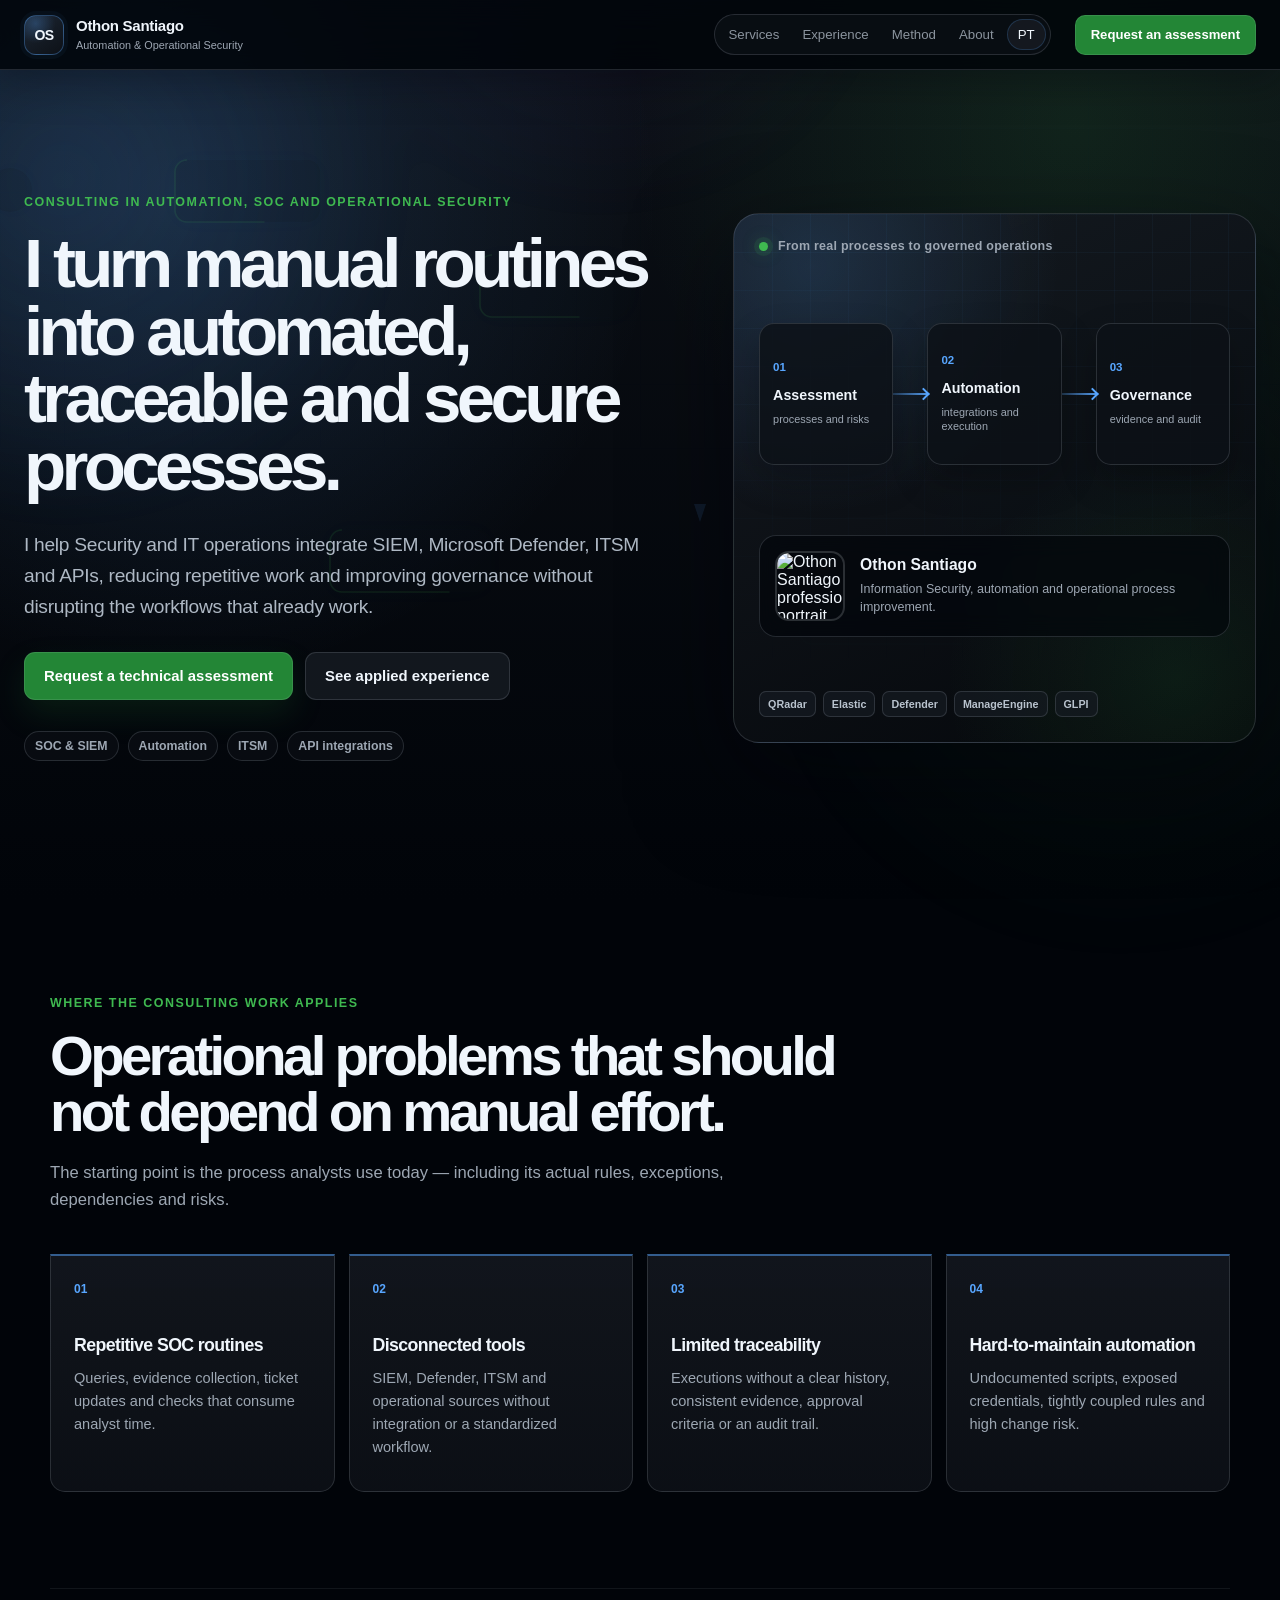
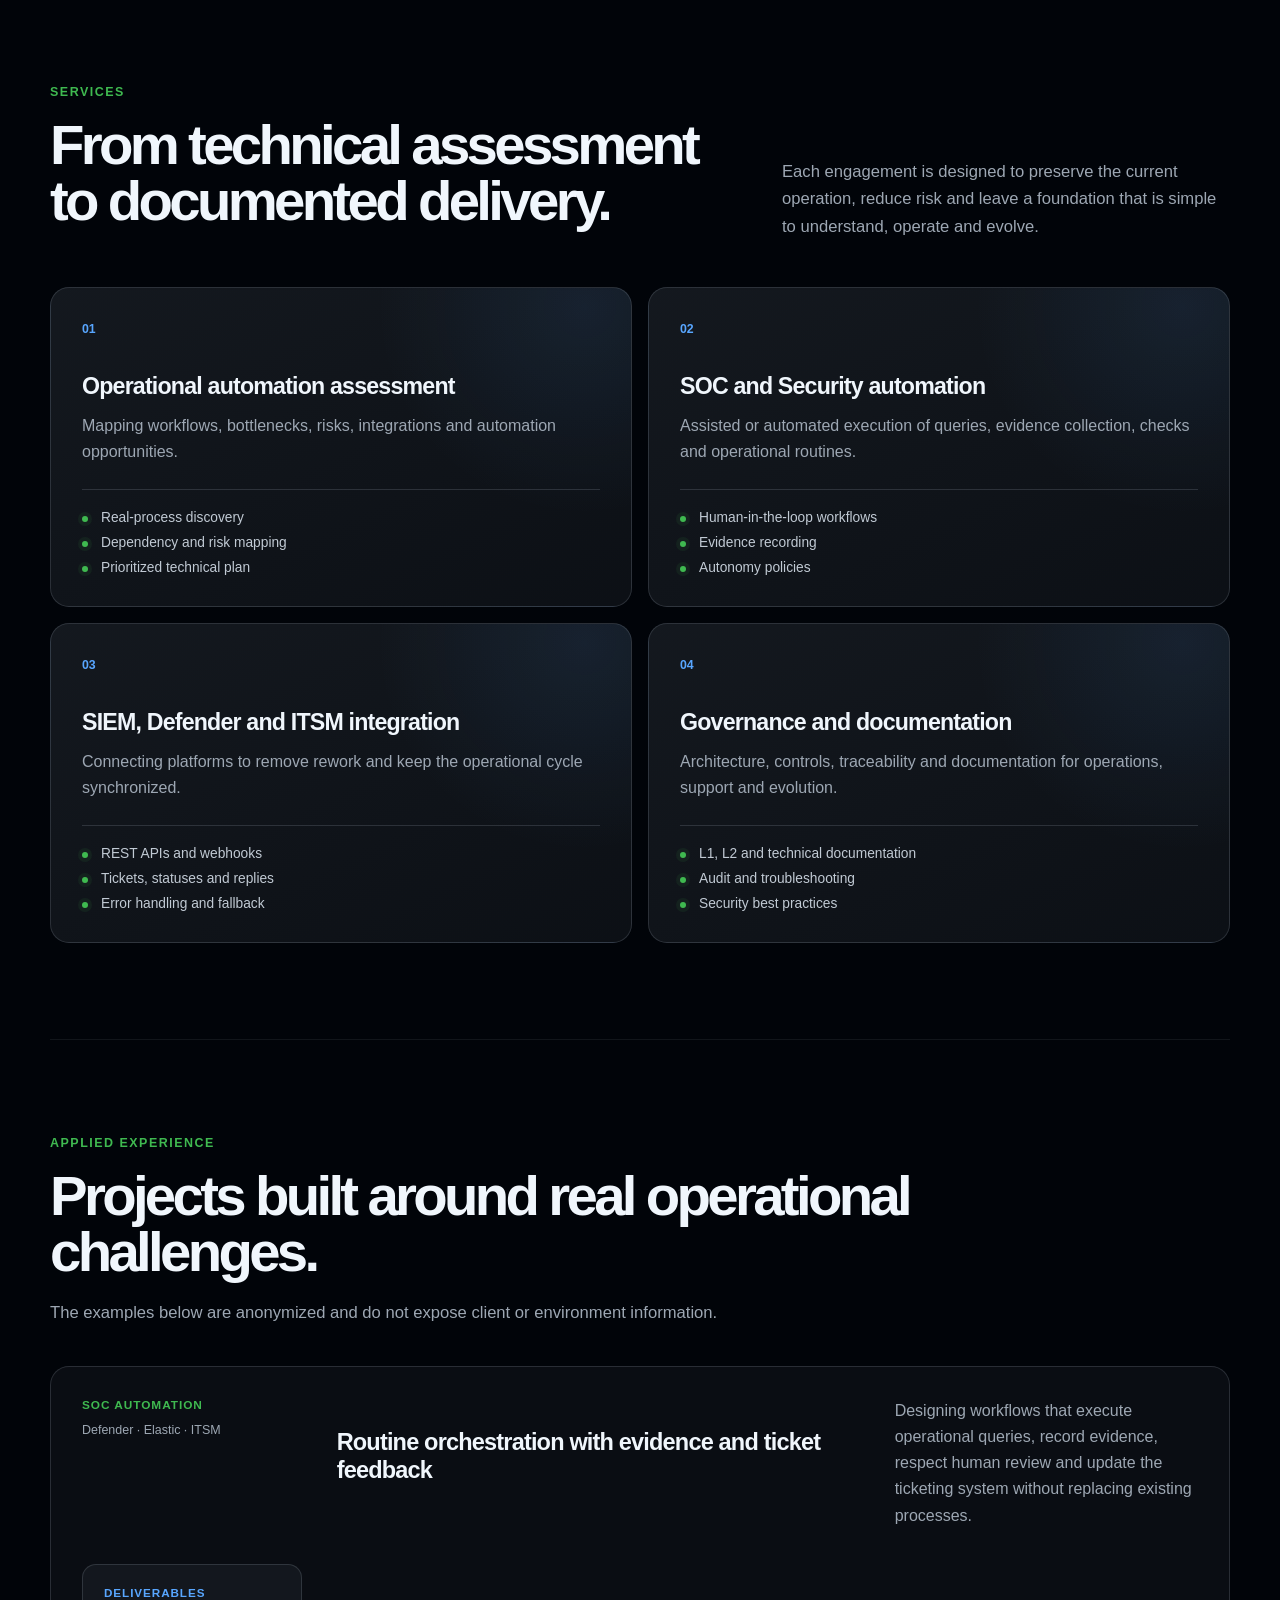
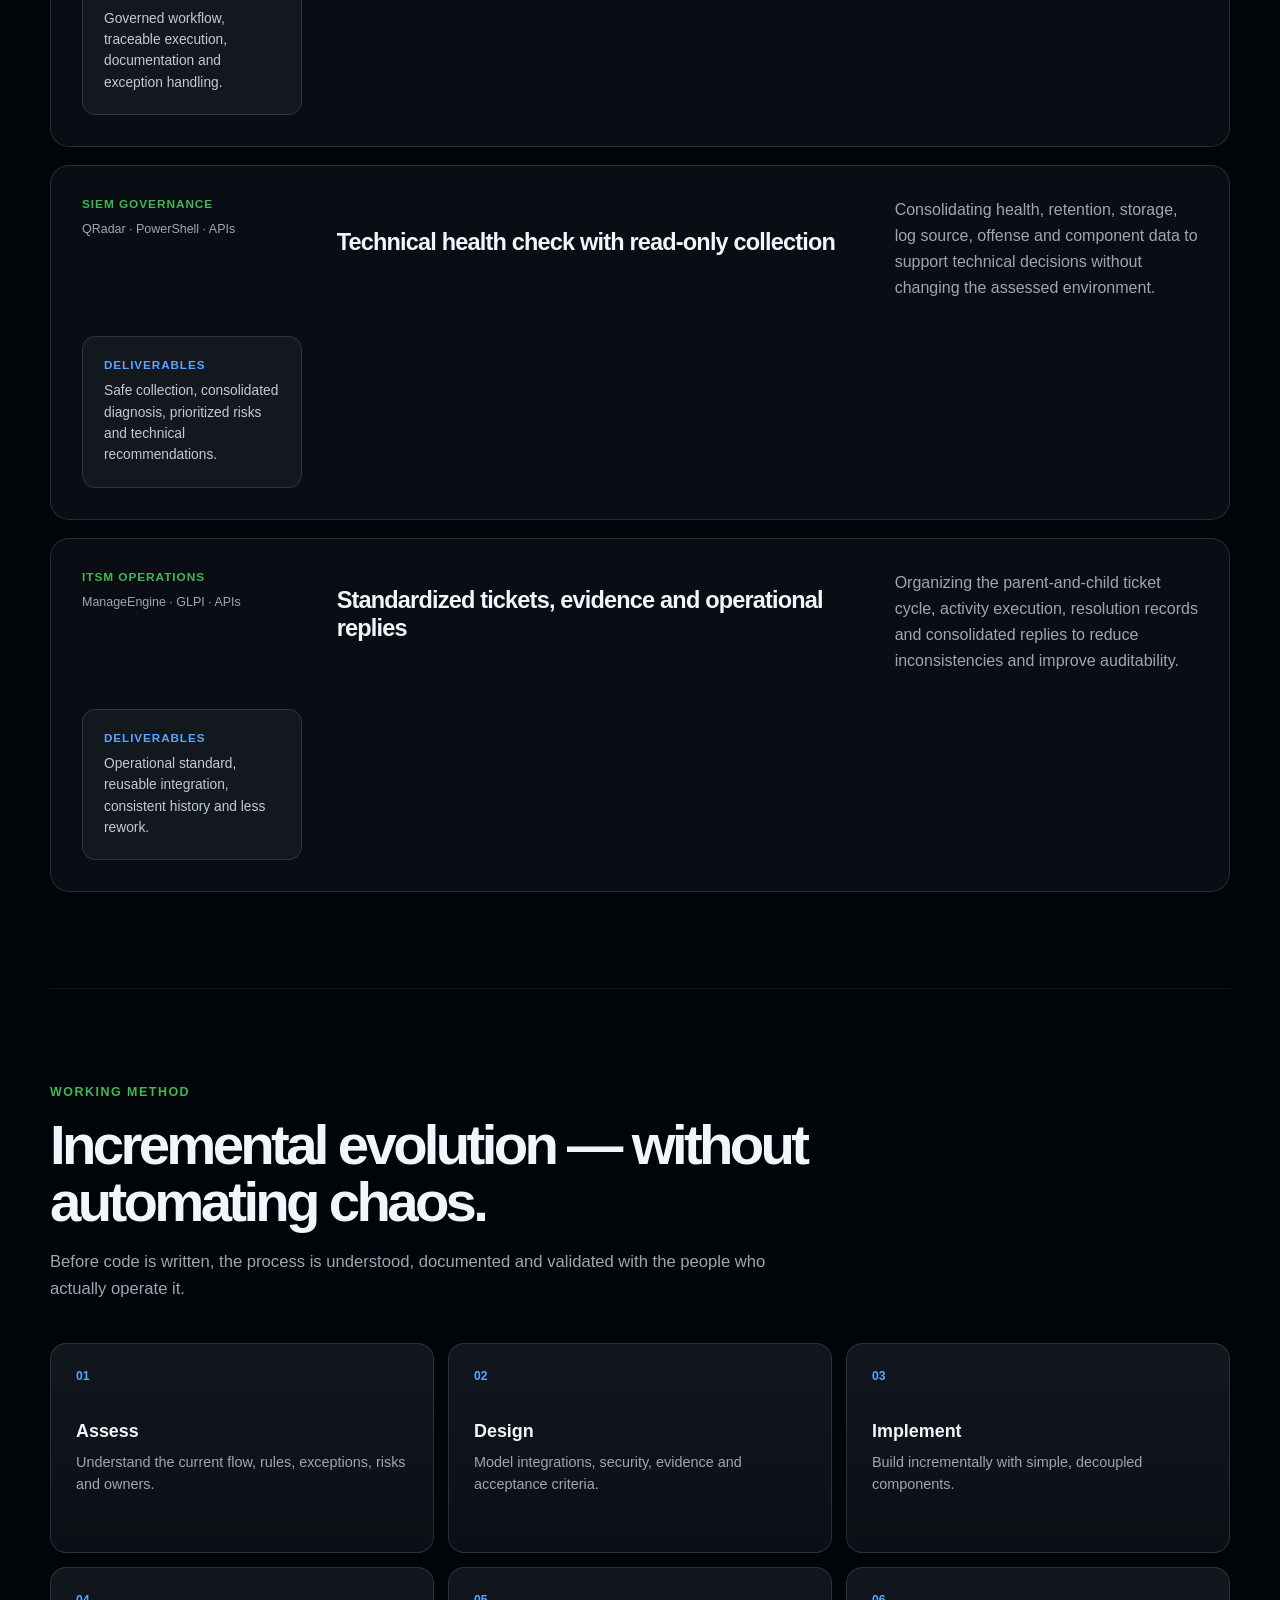
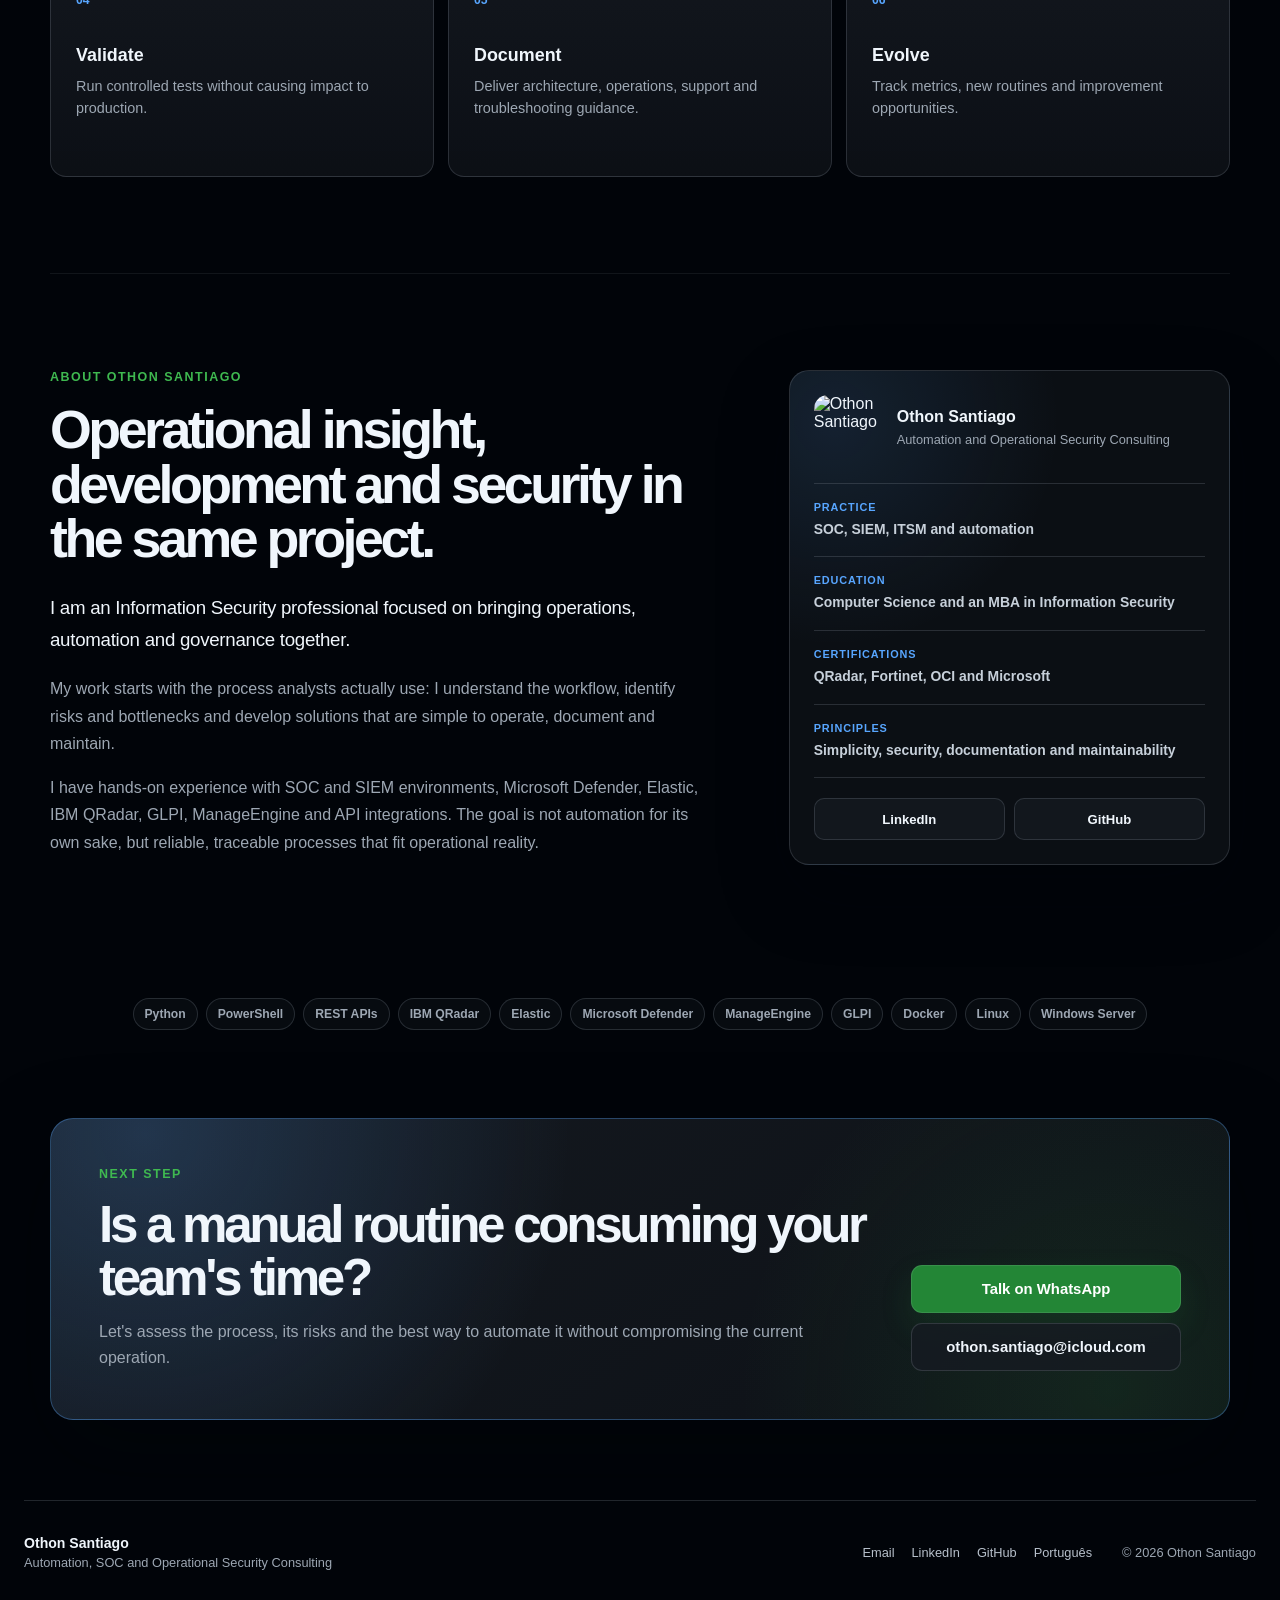
==== commit 906d5d74: "feat: align English page with professional consulting position" ====
--- a/en.html
+++ b/en.html
@@ -3,10 +3,32 @@
 <head>
   <meta charset="UTF-8" />
   <meta name="viewport" content="width=device-width, initial-scale=1.0" />
-  <meta name="description" content="Othon Santiago - Developer focused on applied AI, automation, security, integrations, ITSM tools, GLPI and operational process improvement." />
-  <title>Othon Santiago | Applied AI, Automation and Security</title>
+  <meta name="description" content="Consulting in SOC and IT operations automation, integrating SIEM, Microsoft Defender, ITSM and APIs with a focus on governance, traceability and reduced manual work." />
+  <meta name="author" content="Othon Santiago" />
+  <meta name="theme-color" content="#0d1117" />
+
+  <title>Othon Santiago | Automation, SOC and Security Consulting</title>
+  <link rel="canonical" href="https://othonsantiago.github.io/en.html" />
+  <link rel="alternate" hreflang="pt-BR" href="https://othonsantiago.github.io/" />
+  <link rel="alternate" hreflang="en" href="https://othonsantiago.github.io/en.html" />
+  <link rel="alternate" hreflang="x-default" href="https://othonsantiago.github.io/" />
+
+  <meta property="og:type" content="website" />
+  <meta property="og:locale" content="en_US" />
+  <meta property="og:title" content="Othon Santiago | Automation, SOC and Security Consulting" />
+  <meta property="og:description" content="Automation and integration for more efficient, traceable and maintainable Security and IT operations." />
+  <meta property="og:url" content="https://othonsantiago.github.io/en.html" />
+  <meta property="og:image" content="https://othonsantiago.github.io/assets/linkedin-cover.jpg" />
+  <meta property="og:image:alt" content="Othon Santiago — Automation, SOC and Operational Security" />
+
+  <meta name="twitter:card" content="summary_large_image" />
+  <meta name="twitter:title" content="Othon Santiago | Automation, SOC and Security Consulting" />
+  <meta name="twitter:description" content="Automation and integration for more efficient, traceable and maintainable Security and IT operations." />
+  <meta name="twitter:image" content="https://othonsantiago.github.io/assets/linkedin-cover.jpg" />
+
   <link rel="stylesheet" href="style.css?v=bpm-motion-20260617" />
   <link rel="stylesheet" href="overrides.css?v=header-en-20260617" />
+  <link rel="stylesheet" href="consultant.css?v=consultoria-20260622" />
 </head>
 <body>
   <div class="animated-bg" aria-hidden="true"></div>
@@ -18,192 +40,263 @@
         <path d="M0,0 L0,6 L9,3 z" />
       </marker>
     </defs>
-
     <path class="flow-line flow-a" d="M90 190 H255 C310 190 310 285 365 285 H560 C620 285 620 392 680 392 H875" />
     <path class="flow-line flow-b" d="M230 560 H410 C470 560 470 470 530 470 H760 C820 470 820 610 880 610 H1160" />
     <path class="flow-line flow-c" d="M710 155 V250 C710 315 780 315 780 380 V520" />
     <path class="flow-line flow-d" d="M1030 245 H1180 C1235 245 1235 345 1290 345" />
-
-    <g class="bpm-node node-1">
-      <circle cx="90" cy="190" r="22" />
-      <text x="90" y="195">START</text>
-    </g>
-    <g class="bpm-node node-2">
-      <rect x="255" y="160" width="145" height="62" rx="12" />
-      <text x="327" y="196">API</text>
-    </g>
-    <g class="bpm-node node-3">
-      <rect x="560" y="255" width="150" height="62" rx="12" />
-      <text x="635" y="291">AI</text>
-    </g>
-    <g class="bpm-node node-4">
-      <rect x="875" y="360" width="180" height="64" rx="12" />
-      <text x="965" y="397">ITSM</text>
-    </g>
-    <g class="bpm-node node-5">
-      <rect x="410" y="530" width="160" height="62" rx="12" />
-      <text x="490" y="566">SIEM</text>
-    </g>
-    <g class="bpm-node node-6">
-      <rect x="880" y="580" width="180" height="64" rx="12" />
-      <text x="970" y="617">EVIDENCE</text>
-    </g>
-    <g class="bpm-node node-7">
-      <circle cx="1290" cy="345" r="24" />
-      <text x="1290" y="350">OK</text>
-    </g>
+    <g class="bpm-node node-1"><circle cx="90" cy="190" r="22" /><text x="90" y="195">START</text></g>
+    <g class="bpm-node node-2"><rect x="255" y="160" width="145" height="62" rx="12" /><text x="327" y="196">API</text></g>
+    <g class="bpm-node node-3"><rect x="560" y="255" width="150" height="62" rx="12" /><text x="635" y="291">AI</text></g>
+    <g class="bpm-node node-4"><rect x="875" y="360" width="180" height="64" rx="12" /><text x="965" y="397">ITSM</text></g>
+    <g class="bpm-node node-5"><rect x="410" y="530" width="160" height="62" rx="12" /><text x="490" y="566">SIEM</text></g>
+    <g class="bpm-node node-6"><rect x="880" y="580" width="180" height="64" rx="12" /><text x="970" y="617">EVIDENCE</text></g>
+    <g class="bpm-node node-7"><circle cx="1290" cy="345" r="24" /><text x="1290" y="350">OK</text></g>
   </svg>
 
-  <header class="site-header">
-    <a class="brand" href="en.html" aria-label="Othon Santiago">S</a>
-    <nav class="nav-links" aria-label="Main navigation">
+  <header class="site-header consultant-header">
+    <a class="consultant-brand" href="#home" aria-label="Othon Santiago — home">
+      <span class="brand-mark">OS</span>
+      <span class="brand-text"><strong>Othon Santiago</strong><small>Automation &amp; Operational Security</small></span>
+    </a>
+
+    <nav class="nav-links consultant-nav" aria-label="Main navigation">
+      <a href="#services">Services</a>
+      <a href="#cases">Experience</a>
+      <a href="#method">Method</a>
       <a href="#about">About</a>
-      <a href="#areas">Areas</a>
-      <a href="#stack">Stack</a>
-      <a href="#contact">Contact</a>
-      <a class="language-link" href="index.html">PT-BR</a>
+      <a class="language-link" href="index.html" lang="pt-BR">PT</a>
     </nav>
+
+    <a class="header-cta" href="https://wa.me/5519993564274?text=Hello%2C%20Othon.%20I%20would%20like%20to%20assess%20a%20Security%20or%20IT%20routine%20that%20is%20currently%20performed%20manually." target="_blank" rel="noopener noreferrer">Request an assessment</a>
   </header>
 
-  <main>
-    <section class="hero section-wide">
-      <aside class="visual-stage" aria-label="Othon Santiago professional profile">
-        <img class="cover-stage" src="assets/linkedin-cover.jpg?v=2" alt="Othon Santiago professional cover" />
-        <div class="stage-flow" aria-hidden="true">
-          <span></span><span></span><span></span>
-        </div>
-        <div class="profile-orb">
-          <a class="profile-photo-link" href="https://wa.me/5519993564274?text=Hello%2C%20Othon.%20I%20saw%20your%20portfolio%20and%20would%20like%20to%20talk%20about%20automation%2C%20integrations%20or%20security." target="_blank" rel="noopener noreferrer" aria-label="Talk to Othon on WhatsApp">
-            <img class="profile-photo" src="https://avatars.githubusercontent.com/u/42503621?v=4" alt="Othon Santiago profile photo" />
-          </a>
-          <div class="profile-copy">
-            <strong>Othon Santiago</strong>
-            <span>Applied AI • Automation • Security</span>
-            <a class="profile-whatsapp" href="https://wa.me/5519993564274?text=Hello%2C%20Othon.%20I%20saw%20your%20portfolio%20and%20would%20like%20to%20talk%20about%20automation%2C%20integrations%20or%20security." target="_blank" rel="noopener noreferrer">Message me here</a>
-          </div>
-        </div>
-      </aside>
-
+  <main id="home">
+    <section class="hero consultant-hero section-wide">
       <div class="hero-copy">
-        <p class="eyebrow">Applied AI • Automation • Security</p>
-        <h1>Useful automation for real operations.</h1>
+        <p class="eyebrow">Consulting in automation, SOC and operational security</p>
+        <h1>I turn manual routines into automated, traceable and secure processes.</h1>
         <p class="lead">
-          I build internal solutions, integrations and technical workflows to reduce manual work, organize processes and improve operational visibility.
+          I help Security and IT operations integrate SIEM, Microsoft Defender, ITSM and APIs, reducing repetitive work and improving governance without disrupting the workflows that already work.
         </p>
         <div class="hero-actions">
-          <a class="button linkedin" href="https://br.linkedin.com/in/othon-santiago" target="_blank" rel="noopener noreferrer"><span class="contact-icon linkedin-icon">in</span>LinkedIn</a>
-          <a class="button email" href="mailto:othon_mateus@hotmail.com"><span class="contact-icon microsoft-icon">▦</span>Email</a>
-        </div>
-      </div>
-    </section>
-
-    <section id="about" class="about-section section-wide">
-      <div class="about-layout">
-        <div class="section-heading about-heading">
-          <p class="eyebrow">About me</p>
-          <h2>Technical profile focused on solving real operational problems.</h2>
-        </div>
-
-        <div class="about-panel">
-          <p class="about-lead">
-            I am an information security professional with experience in SOC, SIEM, automation and technical process improvement. My work combines operational vision, script development, tool integrations and the design of simpler, traceable and maintainable workflows.
-          </p>
-          <p>
-            I have worked with environments such as IBM QRadar, Elastic/Kibana, Microsoft Defender, GLPI and ITSM tools, always aiming to transform manual routines into automated, documented and useful processes for day-to-day operations.
-          </p>
-
-          <div class="about-points">
-            <span>Information Security</span>
-            <span>SOC / SIEM</span>
-            <span>Automation</span>
-            <span>Integrations</span>
-            <span>GLPI / ITSM</span>
-            <span>Operational processes</span>
+          <a class="button primary consultant-primary" href="https://wa.me/5519993564274?text=Hello%2C%20Othon.%20I%20would%20like%20to%20assess%20a%20Security%20or%20IT%20routine%20that%20is%20currently%20performed%20manually." target="_blank" rel="noopener noreferrer">Request a technical assessment</a>
+          <a class="button secondary consultant-secondary" href="#cases">See applied experience</a>
+        </div>
+        <div class="hero-proof" aria-label="Areas of expertise">
+          <span>SOC &amp; SIEM</span>
+          <span>Automation</span>
+          <span>ITSM</span>
+          <span>API integrations</span>
+        </div>
+      </div>
+
+      <aside class="consulting-stage" aria-label="Othon Santiago consulting model">
+        <div class="stage-topline">
+          <span class="status-dot" aria-hidden="true"></span>
+          <strong>From real processes to governed operations</strong>
+        </div>
+
+        <div class="consulting-flow" aria-hidden="true">
+          <div class="flow-step"><span>01</span><strong>Assessment</strong><small>processes and risks</small></div>
+          <div class="flow-connector"></div>
+          <div class="flow-step"><span>02</span><strong>Automation</strong><small>integrations and execution</small></div>
+          <div class="flow-connector"></div>
+          <div class="flow-step"><span>03</span><strong>Governance</strong><small>evidence and audit</small></div>
+        </div>
+
+        <div class="consultant-profile-card">
+          <img src="https://avatars.githubusercontent.com/u/42503621?v=4" alt="Othon Santiago professional portrait" />
+          <div>
+            <strong>Othon Santiago</strong>
+            <span>Information Security, automation and operational process improvement.</span>
           </div>
         </div>
-      </div>
-    </section>
-
-    <section id="areas" class="section-wide work-section">
-      <div class="section-heading">
-        <p class="eyebrow">Main areas</p>
-        <h2>What I help build.</h2>
-      </div>
-
-      <div class="work-grid">
-        <article class="work-card">
-          <span class="number">01</span>
-          <h3>AI applied to SOC</h3>
-          <p>AI-assisted automation to support analysis, documentation, evidence, human review and governance in security routines.</p>
-        </article>
-        <article class="work-card">
-          <span class="number">02</span>
-          <h3>Automation and integrations</h3>
-          <p>Scripts, APIs and workflows to connect tools, consolidate data and reduce repetitive tasks.</p>
-        </article>
-        <article class="work-card">
-          <span class="number">03</span>
-          <h3>GLPI and ITSM tools</h3>
-          <p>Implementation, improvement and organization of GLPI, ManageEngine and technical service processes.</p>
-        </article>
-        <article class="work-card">
-          <span class="number">04</span>
-          <h3>Security, SOC and SIEM</h3>
-          <p>Experience with QRadar, Elastic, Defender, technical evidence, queries, healthchecks and security process improvement.</p>
-        </article>
-      </div>
-    </section>
-
-    <section id="stack" class="section-wide stack-section">
-      <div class="section-heading center">
-        <p class="eyebrow">Stack</p>
-        <h2>Tools that enter the workflow.</h2>
-      </div>
-      <div class="stack-grid">
-        <span>Applied AI</span>
-        <span>Python</span>
-        <span>PowerShell</span>
-        <span>REST APIs</span>
-        <span>GLPI</span>
-        <span>ManageEngine</span>
-        <span>Git/GitHub</span>
-        <span>Docker</span>
-        <span>Linux</span>
-        <span>Windows Server</span>
-        <span>IBM QRadar</span>
-        <span>Elastic/Kibana</span>
-        <span>Microsoft Defender</span>
-      </div>
-    </section>
-
-    <section class="process section-wide">
-      <div class="section-heading">
-        <p class="eyebrow">How I think</p>
-        <h2>From manual flow to automated process.</h2>
-      </div>
-      <div class="process-timeline">
-        <article><span>01</span><strong>Map</strong><p>understand the real process</p></article>
-        <article><span>02</span><strong>Design</strong><p>model the workflow and integrations</p></article>
-        <article><span>03</span><strong>Automate</strong><p>reduce manual effort</p></article>
-        <article><span>04</span><strong>Measure</strong><p>document, validate and evolve</p></article>
+
+        <div class="stage-tags" aria-label="Main technologies">
+          <span>QRadar</span><span>Elastic</span><span>Defender</span><span>ManageEngine</span><span>GLPI</span>
+        </div>
+      </aside>
+    </section>
+
+    <section id="problems" class="section-wide consulting-section">
+      <div class="section-heading consulting-heading">
+        <p class="eyebrow">Where the consulting work applies</p>
+        <h2>Operational problems that should not depend on manual effort.</h2>
+        <p>The starting point is the process analysts use today — including its actual rules, exceptions, dependencies and risks.</p>
+      </div>
+
+      <div class="problem-grid">
+        <article class="problem-card"><span>01</span><h3>Repetitive SOC routines</h3><p>Queries, evidence collection, ticket updates and checks that consume analyst time.</p></article>
+        <article class="problem-card"><span>02</span><h3>Disconnected tools</h3><p>SIEM, Defender, ITSM and operational sources without integration or a standardized workflow.</p></article>
+        <article class="problem-card"><span>03</span><h3>Limited traceability</h3><p>Executions without a clear history, consistent evidence, approval criteria or an audit trail.</p></article>
+        <article class="problem-card"><span>04</span><h3>Hard-to-maintain automation</h3><p>Undocumented scripts, exposed credentials, tightly coupled rules and high change risk.</p></article>
+      </div>
+    </section>
+
+    <section id="services" class="section-wide consulting-section">
+      <div class="section-heading consulting-heading split-heading">
+        <div>
+          <p class="eyebrow">Services</p>
+          <h2>From technical assessment to documented delivery.</h2>
+        </div>
+        <p>Each engagement is designed to preserve the current operation, reduce risk and leave a foundation that is simple to understand, operate and evolve.</p>
+      </div>
+
+      <div class="service-grid">
+        <article class="service-card">
+          <span class="service-number">01</span>
+          <h3>Operational automation assessment</h3>
+          <p>Mapping workflows, bottlenecks, risks, integrations and automation opportunities.</p>
+          <ul><li>Real-process discovery</li><li>Dependency and risk mapping</li><li>Prioritized technical plan</li></ul>
+        </article>
+        <article class="service-card">
+          <span class="service-number">02</span>
+          <h3>SOC and Security automation</h3>
+          <p>Assisted or automated execution of queries, evidence collection, checks and operational routines.</p>
+          <ul><li>Human-in-the-loop workflows</li><li>Evidence recording</li><li>Autonomy policies</li></ul>
+        </article>
+        <article class="service-card">
+          <span class="service-number">03</span>
+          <h3>SIEM, Defender and ITSM integration</h3>
+          <p>Connecting platforms to remove rework and keep the operational cycle synchronized.</p>
+          <ul><li>REST APIs and webhooks</li><li>Tickets, statuses and replies</li><li>Error handling and fallback</li></ul>
+        </article>
+        <article class="service-card">
+          <span class="service-number">04</span>
+          <h3>Governance and documentation</h3>
+          <p>Architecture, controls, traceability and documentation for operations, support and evolution.</p>
+          <ul><li>L1, L2 and technical documentation</li><li>Audit and troubleshooting</li><li>Security best practices</li></ul>
+        </article>
+      </div>
+    </section>
+
+    <section id="cases" class="section-wide consulting-section">
+      <div class="section-heading consulting-heading">
+        <p class="eyebrow">Applied experience</p>
+        <h2>Projects built around real operational challenges.</h2>
+        <p>The examples below are anonymized and do not expose client or environment information.</p>
+      </div>
+
+      <div class="case-grid">
+        <article class="case-card">
+          <div class="case-meta"><span>SOC automation</span><span>Defender · Elastic · ITSM</span></div>
+          <h3>Routine orchestration with evidence and ticket feedback</h3>
+          <p>Designing workflows that execute operational queries, record evidence, respect human review and update the ticketing system without replacing existing processes.</p>
+          <div class="case-outcome"><strong>Deliverables</strong><span>Governed workflow, traceable execution, documentation and exception handling.</span></div>
+        </article>
+
+        <article class="case-card">
+          <div class="case-meta"><span>SIEM governance</span><span>QRadar · PowerShell · APIs</span></div>
+          <h3>Technical health check with read-only collection</h3>
+          <p>Consolidating health, retention, storage, log source, offense and component data to support technical decisions without changing the assessed environment.</p>
+          <div class="case-outcome"><strong>Deliverables</strong><span>Safe collection, consolidated diagnosis, prioritized risks and technical recommendations.</span></div>
+        </article>
+
+        <article class="case-card">
+          <div class="case-meta"><span>ITSM operations</span><span>ManageEngine · GLPI · APIs</span></div>
+          <h3>Standardized tickets, evidence and operational replies</h3>
+          <p>Organizing the parent-and-child ticket cycle, activity execution, resolution records and consolidated replies to reduce inconsistencies and improve auditability.</p>
+          <div class="case-outcome"><strong>Deliverables</strong><span>Operational standard, reusable integration, consistent history and less rework.</span></div>
+        </article>
+      </div>
+    </section>
+
+    <section id="method" class="section-wide consulting-section">
+      <div class="section-heading consulting-heading">
+        <p class="eyebrow">Working method</p>
+        <h2>Incremental evolution — without automating chaos.</h2>
+        <p>Before code is written, the process is understood, documented and validated with the people who actually operate it.</p>
+      </div>
+
+      <div class="method-grid">
+        <article><span>01</span><strong>Assess</strong><p>Understand the current flow, rules, exceptions, risks and owners.</p></article>
+        <article><span>02</span><strong>Design</strong><p>Model integrations, security, evidence and acceptance criteria.</p></article>
+        <article><span>03</span><strong>Implement</strong><p>Build incrementally with simple, decoupled components.</p></article>
+        <article><span>04</span><strong>Validate</strong><p>Run controlled tests without causing impact to production.</p></article>
+        <article><span>05</span><strong>Document</strong><p>Deliver architecture, operations, support and troubleshooting guidance.</p></article>
+        <article><span>06</span><strong>Evolve</strong><p>Track metrics, new routines and improvement opportunities.</p></article>
+      </div>
+    </section>
+
+    <section id="about" class="section-wide consulting-section about-consultant">
+      <div class="about-consultant-copy">
+        <p class="eyebrow">About Othon Santiago</p>
+        <h2>Operational insight, development and security in the same project.</h2>
+        <p class="about-highlight">I am an Information Security professional focused on bringing operations, automation and governance together.</p>
+        <p>My work starts with the process analysts actually use: I understand the workflow, identify risks and bottlenecks and develop solutions that are simple to operate, document and maintain.</p>
+        <p>I have hands-on experience with SOC and SIEM environments, Microsoft Defender, Elastic, IBM QRadar, GLPI, ManageEngine and API integrations. The goal is not automation for its own sake, but reliable, traceable processes that fit operational reality.</p>
+      </div>
+
+      <aside class="authority-panel" aria-label="Credentials and specialties">
+        <div class="authority-profile">
+          <img src="https://avatars.githubusercontent.com/u/42503621?v=4" alt="Othon Santiago" />
+          <div><strong>Othon Santiago</strong><span>Automation and Operational Security Consulting</span></div>
+        </div>
+        <div class="authority-list">
+          <div><small>Practice</small><strong>SOC, SIEM, ITSM and automation</strong></div>
+          <div><small>Education</small><strong>Computer Science and an MBA in Information Security</strong></div>
+          <div><small>Certifications</small><strong>QRadar, Fortinet, OCI and Microsoft</strong></div>
+          <div><small>Principles</small><strong>Simplicity, security, documentation and maintainability</strong></div>
+        </div>
+        <div class="authority-links">
+          <a href="https://br.linkedin.com/in/othon-santiago" target="_blank" rel="noopener noreferrer">LinkedIn</a>
+          <a href="https://github.com/OthonSantiago" target="_blank" rel="noopener noreferrer">GitHub</a>
+        </div>
+      </aside>
+    </section>
+
+    <section class="section-wide technology-strip" aria-label="Technologies and platforms">
+      <span>Python</span><span>PowerShell</span><span>REST APIs</span><span>IBM QRadar</span><span>Elastic</span><span>Microsoft Defender</span><span>ManageEngine</span><span>GLPI</span><span>Docker</span><span>Linux</span><span>Windows Server</span>
+    </section>
+
+    <section id="contact" class="section-wide final-cta">
+      <div>
+        <p class="eyebrow">Next step</p>
+        <h2>Is a manual routine consuming your team's time?</h2>
+        <p>Let's assess the process, its risks and the best way to automate it without compromising the current operation.</p>
+      </div>
+      <div class="final-actions">
+        <a class="button primary consultant-primary" href="https://wa.me/5519993564274?text=Hello%2C%20Othon.%20I%20would%20like%20to%20assess%20a%20Security%20or%20IT%20routine%20that%20is%20currently%20performed%20manually." target="_blank" rel="noopener noreferrer">Talk on WhatsApp</a>
+        <a class="button secondary consultant-secondary" href="mailto:othon.santiago@icloud.com?subject=Operational%20automation%20assessment">othon.santiago@icloud.com</a>
       </div>
     </section>
   </main>
 
-  <footer id="contact" class="footer footer-contact">
-    <div class="footer-copy">
-      <p class="eyebrow">Contact</p>
-      <h2>Let's talk?</h2>
-      <p>Automation, integrations, GLPI, ITSM, applied AI and operational security.</p>
-      <span>© 2026 Othon Santiago</span>
+  <footer class="consultant-footer">
+    <div><strong>Othon Santiago</strong><span>Automation, SOC and Operational Security Consulting</span></div>
+    <div class="footer-links">
+      <a href="mailto:othon.santiago@icloud.com">Email</a>
+      <a href="https://br.linkedin.com/in/othon-santiago" target="_blank" rel="noopener noreferrer">LinkedIn</a>
+      <a href="https://github.com/OthonSantiago" target="_blank" rel="noopener noreferrer">GitHub</a>
+      <a href="index.html" lang="pt-BR">Português</a>
     </div>
-
-    <div class="footer-actions" aria-label="Contact links">
-      <a class="contact-link linkedin-link" href="https://br.linkedin.com/in/othon-santiago" target="_blank" rel="noopener noreferrer"><span class="contact-icon linkedin-icon">in</span><strong>LinkedIn</strong></a>
-      <a class="contact-link email-link" href="mailto:othon_mateus@hotmail.com"><span class="contact-icon microsoft-icon">▦</span><strong>Email</strong></a>
-      <a class="contact-link whatsapp-link" href="https://wa.me/5519993564274?text=Hello%2C%20Othon.%20I%20saw%20your%20portfolio%20and%20would%20like%20to%20talk%20about%20automation%2C%20integrations%20or%20security." target="_blank" rel="noopener noreferrer"><span class="contact-icon whatsapp-icon">☎</span><strong>WhatsApp</strong></a>
-      <a class="footer-language" href="index.html">Versão em português</a>
-    </div>
+    <span>© 2026 Othon Santiago</span>
   </footer>
+
+  <script type="application/ld+json">
+  {
+    "@context": "https://schema.org",
+    "@type": "Person",
+    "name": "Othon Santiago",
+    "url": "https://othonsantiago.github.io/en.html",
+    "image": "https://avatars.githubusercontent.com/u/42503621?v=4",
+    "jobTitle": "Automation and Operational Security Consultant",
+    "email": "mailto:othon.santiago@icloud.com",
+    "sameAs": [
+      "https://github.com/OthonSantiago",
+      "https://br.linkedin.com/in/othon-santiago"
+    ],
+    "knowsAbout": [
+      "Process automation",
+      "Security Operations Center",
+      "SIEM",
+      "ITSM",
+      "IBM QRadar",
+      "Elastic Security",
+      "Microsoft Defender",
+      "API integrations"
+    ]
+  }
+  </script>
 </body>
 </html>
--- a/overrides.css
+++ b/overrides.css
@@ -1,5 +1,45 @@
 .floating-card {
   display: none;
+}
+
+.site-header {
+  height: 58px;
+  background: rgba(13, 17, 23, 0.74);
+  border-bottom: 1px solid rgba(48, 54, 61, 0.72);
+  box-shadow: 0 10px 32px rgba(1, 4, 9, 0.18);
+}
+
+.brand {
+  width: 36px;
+  height: 36px;
+  border-color: rgba(88, 166, 255, 0.26);
+  background:
+    radial-gradient(circle at 35% 28%, rgba(88, 166, 255, 0.16), transparent 34%),
+    linear-gradient(180deg, #161b22, #0d1117);
+  box-shadow: 0 0 0 4px rgba(88, 166, 255, 0.035);
+}
+
+.nav-links {
+  gap: 8px;
+  padding: 6px;
+  border: 1px solid rgba(48, 54, 61, 0.56);
+  border-radius: 999px;
+  background: rgba(1, 4, 9, 0.24);
+}
+
+.nav-links a {
+  padding: 7px 11px;
+  border-radius: 999px;
+  line-height: 1;
+}
+
+.nav-links a:hover {
+  background: rgba(88, 166, 255, 0.08);
+}
+
+.language-link {
+  border-color: rgba(88, 166, 255, 0.20);
+  background: rgba(22, 27, 34, 0.88) !important;
 }
 
 .visual-stage {
@@ -298,58 +338,360 @@
   border-color: rgba(63, 185, 80, 0.34);
 }
 
-@media (max-width: 1040px) {
-  .profile-orb {
-    left: 0;
-    bottom: auto;
-    top: 50%;
-    transform: translateY(-50%) rotate(-1.2deg);
-  }
-
-  .about-layout,
+/* TABLET LANDSCAPE / IPAD */
+@media (max-width: 1100px) {
+  .section-wide,
+  .section-narrow,
   .footer-contact {
+    width: min(100% - 56px, 860px);
+  }
+
+  .site-header {
+    height: 58px;
+    padding-left: max(22px, calc((100vw - 860px) / 2));
+    padding-right: max(22px, calc((100vw - 860px) / 2));
+  }
+
+  .hero {
+    min-height: auto;
     grid-template-columns: 1fr;
-  }
-
-  .about-heading {
-    position: static;
-  }
-
-  .footer-actions {
-    justify-content: flex-start;
-  }
-}
-
-@media (max-width: 680px) {
+    gap: 30px;
+    padding: 72px 0 84px;
+  }
+
   .visual-stage {
-    min-height: 500px;
+    order: 1;
+    width: 100%;
+    max-width: 620px;
+    min-height: 520px;
+    margin: 0 auto;
   }
 
   .profile-orb {
     left: 50%;
     top: 50%;
     bottom: auto;
-    width: min(340px, calc(100% - 28px));
-    min-height: auto;
-    align-items: stretch;
-    flex-direction: column;
+    width: 360px;
+    transform: translate(-50%, -50%) rotate(-1.2deg);
+  }
+
+  .profile-photo {
+    height: 262px;
+  }
+
+  .hero-copy {
+    order: 2;
+    max-width: 720px;
+    margin: 0 auto;
+    text-align: center;
+  }
+
+  .hero-actions {
+    justify-content: center;
+  }
+
+  h1 {
+    font-size: clamp(3.4rem, 8vw, 5.4rem);
+  }
+
+  .lead {
+    margin-left: auto;
+    margin-right: auto;
+  }
+
+  .about-layout {
+    grid-template-columns: 1fr;
+    gap: 22px;
+  }
+
+  .about-heading {
+    position: static;
+    text-align: center;
+  }
+
+  .about-heading h2 {
+    margin-left: auto;
+    margin-right: auto;
+  }
+
+  .work-grid,
+  .process-timeline {
+    grid-template-columns: repeat(2, minmax(0, 1fr));
+  }
+
+  .process-timeline::before {
+    display: none;
+  }
+
+  .footer-contact {
+    grid-template-columns: 1fr;
+    align-items: start;
+  }
+
+  .footer-actions {
+    justify-content: flex-start;
+  }
+}
+
+/* TABLET PORTRAIT / LARGE MOBILE */
+@media (max-width: 820px) {
+  .section-wide,
+  .section-narrow,
+  .footer-contact {
+    width: min(100% - 36px, 720px);
+  }
+
+  .site-header {
+    min-height: 58px;
+    padding: 10px 18px;
+  }
+
+  .brand {
+    width: 34px;
+    height: 34px;
+    flex: 0 0 auto;
+  }
+
+  .nav-links {
+    max-width: calc(100vw - 78px);
+    overflow-x: auto;
+    white-space: nowrap;
+    scrollbar-width: none;
+    gap: 4px;
+    padding: 5px;
+    font-size: 0.82rem;
+  }
+
+  .nav-links::-webkit-scrollbar {
+    display: none;
+  }
+
+  .nav-links a {
+    padding: 7px 9px;
+  }
+
+  .language-link {
+    min-width: max-content;
+  }
+
+  .hero {
+    gap: 24px;
+    padding: 48px 0 66px;
+  }
+
+  .visual-stage {
+    max-width: 480px;
+    min-height: 430px;
+  }
+
+  .profile-orb {
+    width: min(330px, calc(100% - 40px));
+    padding: 13px 13px 16px;
+    border-radius: 24px;
     transform: translate(-50%, -50%);
   }
 
   .profile-photo {
-    width: 100%;
-    height: 238px;
+    height: 220px;
+    border-radius: 16px;
+  }
+
+  .profile-photo-link {
+    border-radius: 18px;
+  }
+
+  .profile-copy strong {
+    font-size: 1.25rem;
   }
 
   .profile-copy span {
-    max-width: none;
+    font-size: 0.88rem;
+  }
+
+  h1 {
+    font-size: clamp(2.8rem, 11vw, 4.5rem);
+    line-height: 0.98;
+    letter-spacing: -0.065em;
+  }
+
+  h2 {
+    font-size: clamp(2rem, 8vw, 3.1rem);
+  }
+
+  .lead {
+    font-size: 1.02rem;
+  }
+
+  .bpm-background {
+    opacity: 0.18;
+  }
+
+  .motion-grid {
+    opacity: 0.12;
+  }
+
+  .about-section,
+  .work-section,
+  .stack-section,
+  .process {
+    padding: 58px 0;
   }
 
   .about-panel {
     padding: 22px;
-  }
-
+    border-radius: 18px;
+  }
+
+  .about-panel p,
+  .about-lead {
+    font-size: 0.98rem !important;
+    line-height: 1.6;
+  }
+
+  .work-grid,
+  .process-timeline {
+    grid-template-columns: 1fr;
+  }
+
+  .work-card,
+  .process-timeline article {
+    min-height: auto;
+  }
+}
+
+/* PHONE */
+@media (max-width: 560px) {
+  .section-wide,
+  .section-narrow,
   .footer-contact {
-    width: min(100% - 32px, 1180px);
+    width: min(100% - 28px, 520px);
+  }
+
+  .site-header {
+    position: sticky;
+    display: flex;
+    flex-direction: row;
+    align-items: center;
+    gap: 10px;
+    padding: 9px 14px;
+  }
+
+  .nav-links {
+    flex: 1;
+    max-width: none;
+    min-width: 0;
+    justify-content: flex-start;
+    border-radius: 999px;
+  }
+
+  .nav-links a {
+    flex: 0 0 auto;
+  }
+
+  .hero {
+    padding: 34px 0 52px;
+  }
+
+  .visual-stage {
+    max-width: 360px;
+    min-height: 380px;
+  }
+
+  .profile-orb {
+    width: min(306px, calc(100% - 18px));
+    padding: 12px 12px 15px;
+  }
+
+  .profile-photo {
+    height: 198px;
+  }
+
+  .profile-whatsapp {
+    min-height: 40px;
+    font-size: 0.86rem;
+  }
+
+  .hero-copy {
+    text-align: left;
+  }
+
+  .eyebrow {
+    font-size: 0.68rem;
+    letter-spacing: 0.10em;
+  }
+
+  h1 {
+    font-size: clamp(2.4rem, 13vw, 3.55rem);
+    line-height: 1;
+  }
+
+  .lead {
+    font-size: 0.98rem;
+  }
+
+  .hero-actions {
+    width: 100%;
+    flex-direction: column;
+  }
+
+  .button {
+    width: 100%;
+  }
+
+  .about-heading {
+    text-align: left;
+  }
+
+  .about-points span,
+  .stack-grid span {
+    font-size: 0.82rem;
+  }
+
+  .footer-contact {
+    padding: 38px 0 42px;
+  }
+
+  .footer-copy h2 {
+    font-size: clamp(2rem, 11vw, 3rem);
+  }
+
+  .footer-actions {
+    width: 100%;
+    flex-direction: column;
+    justify-content: stretch;
+  }
+
+  .contact-link,
+  .footer-language {
+    width: 100%;
+    justify-content: center;
+  }
+}
+
+@media (max-width: 380px) {
+  .section-wide,
+  .section-narrow,
+  .footer-contact {
+    width: min(100% - 22px, 360px);
+  }
+
+  .nav-links {
+    font-size: 0.78rem;
+  }
+
+  .nav-links a {
+    padding: 7px 8px;
+  }
+
+  .visual-stage {
+    min-height: 356px;
+  }
+
+  .profile-orb {
+    width: min(286px, calc(100% - 14px));
+  }
+
+  .profile-photo {
+    height: 178px;
   }
 }
--- a/consultant.css
+++ b/consultant.css
@@ -0,0 +1,1223 @@
+/*
+ * Professional consulting layer
+ * Loaded after style.css and overrides.css to preserve the original identity
+ * while repositioning the site as a consulting business.
+ */
+
+:root {
+  --consulting-blue: #58a6ff;
+  --consulting-blue-strong: #2f81f7;
+  --consulting-green: #3fb950;
+  --consulting-bg: #010409;
+  --consulting-surface: rgba(13, 17, 23, 0.88);
+  --consulting-surface-strong: #161b22;
+  --consulting-line: rgba(139, 148, 158, 0.24);
+  --consulting-line-strong: rgba(88, 166, 255, 0.34);
+  --consulting-text: #f0f6fc;
+  --consulting-muted: #9da7b3;
+}
+
+body {
+  overflow-x: hidden;
+}
+
+.bpm-background {
+  opacity: 0.17;
+}
+
+.motion-grid {
+  opacity: 0.1;
+}
+
+.animated-bg {
+  opacity: 0.52;
+}
+
+/* Header */
+.consultant-header {
+  min-height: 70px;
+  height: 70px;
+  padding: 0 max(24px, calc((100vw - 1240px) / 2));
+  gap: 24px;
+  background: rgba(1, 4, 9, 0.84);
+  border-bottom: 1px solid var(--consulting-line);
+  box-shadow: 0 12px 40px rgba(1, 4, 9, 0.28);
+}
+
+.consultant-brand {
+  min-width: 260px;
+  display: inline-flex;
+  align-items: center;
+  gap: 12px;
+}
+
+.brand-mark {
+  width: 40px;
+  height: 40px;
+  flex: 0 0 40px;
+  display: inline-flex;
+  align-items: center;
+  justify-content: center;
+  border: 1px solid var(--consulting-line-strong);
+  border-radius: 12px;
+  color: var(--consulting-text);
+  background:
+    radial-gradient(circle at 28% 20%, rgba(88, 166, 255, 0.26), transparent 48%),
+    linear-gradient(145deg, #1c2633, #0d1117);
+  box-shadow: 0 0 0 4px rgba(88, 166, 255, 0.04);
+  font-size: 0.88rem;
+  font-weight: 900;
+  letter-spacing: -0.04em;
+}
+
+.brand-text {
+  display: flex;
+  flex-direction: column;
+  min-width: 0;
+}
+
+.brand-text strong {
+  color: var(--consulting-text);
+  font-size: 0.94rem;
+  line-height: 1.2;
+  letter-spacing: -0.02em;
+}
+
+.brand-text small {
+  margin-top: 3px;
+  color: var(--consulting-muted);
+  font-size: 0.68rem;
+  line-height: 1.2;
+  white-space: nowrap;
+}
+
+.consultant-nav {
+  margin-left: auto;
+  gap: 3px;
+  padding: 4px;
+  border-color: var(--consulting-line);
+  background: rgba(13, 17, 23, 0.66);
+}
+
+.consultant-nav a {
+  padding: 8px 10px;
+  font-size: 0.83rem;
+}
+
+.header-cta {
+  min-height: 40px;
+  display: inline-flex;
+  align-items: center;
+  justify-content: center;
+  padding: 0 15px;
+  border: 1px solid rgba(240, 246, 252, 0.1);
+  border-radius: 10px;
+  color: #fff;
+  background: #238636;
+  font-size: 0.82rem;
+  font-weight: 800;
+  white-space: nowrap;
+  transition: transform 0.18s ease, background 0.18s ease;
+}
+
+.header-cta:hover {
+  transform: translateY(-1px);
+  background: #2ea043;
+}
+
+/* Hero */
+.consultant-hero {
+  width: min(1240px, calc(100% - 48px));
+  min-height: calc(100vh - 70px);
+  grid-template-columns: minmax(0, 1.04fr) minmax(430px, 0.86fr);
+  gap: clamp(54px, 6vw, 92px);
+  padding: 90px 0 104px;
+}
+
+.consultant-hero .hero-copy {
+  max-width: 760px;
+}
+
+.consultant-hero .eyebrow {
+  max-width: 700px;
+  margin-bottom: 21px;
+}
+
+.consultant-hero h1 {
+  max-width: 800px;
+  margin-bottom: 28px;
+  font-size: clamp(3.25rem, 5.4vw, 5.25rem);
+  line-height: 0.98;
+  letter-spacing: -0.068em;
+}
+
+.consultant-hero .lead {
+  max-width: 730px;
+  color: #aeb8c4;
+  font-size: clamp(1.08rem, 1.5vw, 1.25rem);
+  line-height: 1.62;
+}
+
+.consultant-primary,
+.consultant-secondary {
+  min-height: 48px;
+  padding: 0 19px;
+  border-radius: 11px;
+  font-size: 0.93rem;
+}
+
+.consultant-primary {
+  box-shadow: 0 14px 32px rgba(35, 134, 54, 0.16);
+}
+
+.consultant-secondary {
+  color: var(--consulting-text) !important;
+  background: rgba(22, 27, 34, 0.84) !important;
+  border-color: var(--consulting-line) !important;
+}
+
+.consultant-secondary:hover {
+  border-color: var(--consulting-line-strong) !important;
+  background: #1c2128 !important;
+}
+
+.hero-proof {
+  display: flex;
+  flex-wrap: wrap;
+  gap: 9px;
+  margin-top: 31px;
+}
+
+.hero-proof span {
+  padding: 7px 10px;
+  border: 1px solid var(--consulting-line);
+  border-radius: 999px;
+  color: var(--consulting-muted);
+  background: rgba(13, 17, 23, 0.54);
+  font-size: 0.77rem;
+  font-weight: 700;
+}
+
+.consulting-stage {
+  position: relative;
+  min-height: 530px;
+  padding: 25px;
+  display: flex;
+  flex-direction: column;
+  justify-content: space-between;
+  border: 1px solid var(--consulting-line);
+  border-radius: 26px;
+  background:
+    radial-gradient(circle at 15% 10%, rgba(88, 166, 255, 0.16), transparent 38%),
+    radial-gradient(circle at 85% 88%, rgba(63, 185, 80, 0.1), transparent 36%),
+    linear-gradient(155deg, rgba(22, 27, 34, 0.93), rgba(5, 8, 12, 0.96));
+  box-shadow: 0 36px 100px rgba(1, 4, 9, 0.52);
+  overflow: hidden;
+}
+
+.consulting-stage::before {
+  content: "";
+  position: absolute;
+  inset: 0;
+  pointer-events: none;
+  background-image:
+    linear-gradient(rgba(88, 166, 255, 0.055) 1px, transparent 1px),
+    linear-gradient(90deg, rgba(88, 166, 255, 0.055) 1px, transparent 1px);
+  background-size: 38px 38px;
+  mask-image: linear-gradient(to bottom, rgba(0, 0, 0, 0.82), transparent 88%);
+}
+
+.stage-topline,
+.consulting-flow,
+.consultant-profile-card,
+.stage-tags {
+  position: relative;
+  z-index: 1;
+}
+
+.stage-topline {
+  display: flex;
+  align-items: center;
+  gap: 10px;
+  color: var(--consulting-muted);
+  font-size: 0.78rem;
+  letter-spacing: 0.02em;
+}
+
+.status-dot {
+  width: 9px;
+  height: 9px;
+  border-radius: 50%;
+  background: var(--consulting-green);
+  box-shadow: 0 0 0 5px rgba(63, 185, 80, 0.11), 0 0 18px rgba(63, 185, 80, 0.46);
+}
+
+.consulting-flow {
+  display: grid;
+  grid-template-columns: 1fr 34px 1fr 34px 1fr;
+  align-items: center;
+  margin: 34px 0;
+}
+
+.flow-step {
+  min-height: 142px;
+  padding: 17px 13px;
+  display: flex;
+  flex-direction: column;
+  justify-content: center;
+  border: 1px solid var(--consulting-line);
+  border-radius: 15px;
+  background: rgba(13, 17, 23, 0.83);
+  box-shadow: 0 16px 36px rgba(1, 4, 9, 0.24);
+}
+
+.flow-step span {
+  margin-bottom: 14px;
+  color: var(--consulting-blue);
+  font-size: 0.72rem;
+  font-weight: 900;
+}
+
+.flow-step strong {
+  color: var(--consulting-text);
+  font-size: 0.89rem;
+  line-height: 1.25;
+}
+
+.flow-step small {
+  margin-top: 7px;
+  color: var(--consulting-muted);
+  font-size: 0.68rem;
+  line-height: 1.35;
+}
+
+.flow-connector {
+  position: relative;
+  height: 2px;
+  background: linear-gradient(90deg, rgba(88, 166, 255, 0.22), rgba(88, 166, 255, 0.9));
+}
+
+.flow-connector::after {
+  content: "";
+  position: absolute;
+  right: -1px;
+  top: 50%;
+  width: 7px;
+  height: 7px;
+  border-top: 2px solid var(--consulting-blue);
+  border-right: 2px solid var(--consulting-blue);
+  transform: translateY(-50%) rotate(45deg);
+}
+
+.consultant-profile-card {
+  display: grid;
+  grid-template-columns: 70px 1fr;
+  gap: 15px;
+  align-items: center;
+  padding: 15px;
+  border: 1px solid var(--consulting-line);
+  border-radius: 17px;
+  background: rgba(1, 4, 9, 0.58);
+  backdrop-filter: blur(12px);
+}
+
+.consultant-profile-card img {
+  width: 70px;
+  height: 70px;
+  object-fit: cover;
+  border: 2px solid rgba(240, 246, 252, 0.16);
+  border-radius: 14px;
+}
+
+.consultant-profile-card strong,
+.consultant-profile-card span {
+  display: block;
+}
+
+.consultant-profile-card strong {
+  margin-bottom: 6px;
+  color: var(--consulting-text);
+  font-size: 0.98rem;
+}
+
+.consultant-profile-card span {
+  color: var(--consulting-muted);
+  font-size: 0.78rem;
+  line-height: 1.45;
+}
+
+.stage-tags {
+  display: flex;
+  flex-wrap: wrap;
+  gap: 7px;
+  margin-top: 18px;
+}
+
+.stage-tags span {
+  padding: 6px 8px;
+  border: 1px solid var(--consulting-line);
+  border-radius: 7px;
+  color: #b9c3ce;
+  background: rgba(22, 27, 34, 0.72);
+  font-size: 0.67rem;
+  font-weight: 800;
+}
+
+/* Shared section treatment */
+.consulting-section {
+  padding: 96px 0;
+  scroll-margin-top: 86px;
+}
+
+.consulting-section + .consulting-section {
+  border-top: 1px solid rgba(139, 148, 158, 0.12);
+}
+
+.consulting-heading {
+  max-width: 880px;
+  margin-bottom: 40px;
+}
+
+.consulting-heading h2 {
+  margin-bottom: 18px;
+  font-size: clamp(2.35rem, 4.4vw, 4rem);
+  line-height: 1;
+}
+
+.consulting-heading > p:last-child,
+.split-heading > p {
+  max-width: 720px;
+  margin-bottom: 0;
+  color: var(--consulting-muted);
+  font-size: 1.04rem;
+  line-height: 1.65;
+}
+
+.split-heading {
+  max-width: none;
+  display: grid;
+  grid-template-columns: minmax(0, 1.2fr) minmax(300px, 0.8fr);
+  gap: 60px;
+  align-items: end;
+}
+
+.split-heading > p {
+  padding-bottom: 7px;
+}
+
+/* Problems */
+.problem-grid {
+  display: grid;
+  grid-template-columns: repeat(4, minmax(0, 1fr));
+  gap: 14px;
+}
+
+.problem-card {
+  min-height: 238px;
+  padding: 23px;
+  border-top: 2px solid rgba(88, 166, 255, 0.52);
+  border-right: 1px solid var(--consulting-line);
+  border-bottom: 1px solid var(--consulting-line);
+  border-left: 1px solid var(--consulting-line);
+  border-radius: 0 0 15px 15px;
+  background: linear-gradient(180deg, rgba(22, 27, 34, 0.77), rgba(13, 17, 23, 0.87));
+}
+
+.problem-card > span {
+  display: inline-block;
+  margin-bottom: 39px;
+  color: var(--consulting-blue);
+  font-size: 0.75rem;
+  font-weight: 900;
+}
+
+.problem-card h3 {
+  margin-bottom: 12px;
+  font-size: 1.11rem;
+}
+
+.problem-card p {
+  margin-bottom: 0;
+  color: var(--consulting-muted);
+  font-size: 0.91rem;
+  line-height: 1.58;
+}
+
+/* Services */
+.service-grid {
+  display: grid;
+  grid-template-columns: repeat(2, minmax(0, 1fr));
+  gap: 16px;
+}
+
+.service-card {
+  position: relative;
+  min-height: 320px;
+  padding: 31px;
+  border: 1px solid var(--consulting-line);
+  border-radius: 19px;
+  background:
+    radial-gradient(circle at 92% 6%, rgba(88, 166, 255, 0.09), transparent 34%),
+    linear-gradient(155deg, rgba(22, 27, 34, 0.9), rgba(13, 17, 23, 0.93));
+  overflow: hidden;
+}
+
+.service-number {
+  display: inline-flex;
+  margin-bottom: 37px;
+  color: var(--consulting-blue);
+  font-size: 0.77rem;
+  font-weight: 900;
+}
+
+.service-card h3 {
+  max-width: 510px;
+  margin-bottom: 13px;
+  font-size: 1.45rem;
+}
+
+.service-card > p {
+  max-width: 570px;
+  color: var(--consulting-muted);
+  line-height: 1.62;
+}
+
+.service-card ul {
+  margin: 24px 0 0;
+  padding: 20px 0 0;
+  display: grid;
+  gap: 10px;
+  border-top: 1px solid var(--consulting-line);
+  list-style: none;
+}
+
+.service-card li {
+  position: relative;
+  padding-left: 19px;
+  color: #c1cad4;
+  font-size: 0.86rem;
+}
+
+.service-card li::before {
+  content: "";
+  position: absolute;
+  left: 0;
+  top: 0.45em;
+  width: 6px;
+  height: 6px;
+  border-radius: 50%;
+  background: var(--consulting-green);
+  box-shadow: 0 0 0 4px rgba(63, 185, 80, 0.08);
+}
+
+/* Cases */
+.case-grid {
+  display: grid;
+  gap: 18px;
+}
+
+.case-card {
+  min-height: 286px;
+  padding: 31px;
+  display: grid;
+  grid-template-columns: minmax(180px, 0.42fr) minmax(0, 1fr) minmax(250px, 0.58fr);
+  gap: 35px;
+  align-items: center;
+  border: 1px solid var(--consulting-line);
+  border-radius: 19px;
+  background: rgba(13, 17, 23, 0.82);
+  transition: transform 0.2s ease, border-color 0.2s ease;
+}
+
+.case-card:hover {
+  transform: translateY(-2px);
+  border-color: var(--consulting-line-strong);
+}
+
+.case-meta {
+  display: flex;
+  flex-direction: column;
+  gap: 9px;
+  align-self: start;
+}
+
+.case-meta span:first-child {
+  color: var(--consulting-green);
+  font-size: 0.74rem;
+  font-weight: 900;
+  letter-spacing: 0.08em;
+  text-transform: uppercase;
+}
+
+.case-meta span:last-child {
+  color: var(--consulting-muted);
+  font-size: 0.78rem;
+  line-height: 1.45;
+}
+
+.case-card h3 {
+  margin-bottom: 13px;
+  font-size: 1.47rem;
+  line-height: 1.18;
+}
+
+.case-card > p {
+  margin-bottom: 0;
+  color: var(--consulting-muted);
+  line-height: 1.63;
+}
+
+.case-outcome {
+  padding: 21px;
+  border: 1px solid var(--consulting-line);
+  border-radius: 14px;
+  background: rgba(22, 27, 34, 0.78);
+}
+
+.case-outcome strong,
+.case-outcome span {
+  display: block;
+}
+
+.case-outcome strong {
+  margin-bottom: 9px;
+  color: var(--consulting-blue);
+  font-size: 0.73rem;
+  letter-spacing: 0.08em;
+  text-transform: uppercase;
+}
+
+.case-outcome span {
+  color: #c2cbd5;
+  font-size: 0.86rem;
+  line-height: 1.55;
+}
+
+/* Method */
+.method-grid {
+  display: grid;
+  grid-template-columns: repeat(3, minmax(0, 1fr));
+  gap: 14px;
+}
+
+.method-grid article {
+  min-height: 210px;
+  padding: 25px;
+  border: 1px solid var(--consulting-line);
+  border-radius: 16px;
+  background: linear-gradient(180deg, rgba(22, 27, 34, 0.82), rgba(13, 17, 23, 0.9));
+}
+
+.method-grid span,
+.method-grid strong,
+.method-grid p {
+  display: block;
+}
+
+.method-grid span {
+  margin-bottom: 38px;
+  color: var(--consulting-blue);
+  font-size: 0.76rem;
+  font-weight: 900;
+}
+
+.method-grid strong {
+  margin-bottom: 9px;
+  color: var(--consulting-text);
+  font-size: 1.12rem;
+}
+
+.method-grid p {
+  margin: 0;
+  color: var(--consulting-muted);
+  font-size: 0.9rem;
+  line-height: 1.58;
+}
+
+/* About and authority */
+.about-consultant {
+  display: grid;
+  grid-template-columns: minmax(0, 1.08fr) minmax(380px, 0.72fr);
+  gap: clamp(48px, 6vw, 88px);
+  align-items: start;
+}
+
+.about-consultant-copy h2 {
+  max-width: 760px;
+  margin-bottom: 26px;
+  font-size: clamp(2.35rem, 4.2vw, 3.75rem);
+}
+
+.about-consultant-copy p:not(.eyebrow) {
+  max-width: 740px;
+  color: var(--consulting-muted);
+  font-size: 1rem;
+  line-height: 1.72;
+}
+
+.about-consultant-copy .about-highlight {
+  color: var(--consulting-text) !important;
+  font-size: 1.17rem !important;
+  letter-spacing: -0.015em;
+}
+
+.authority-panel {
+  position: sticky;
+  top: 98px;
+  padding: 24px;
+  border: 1px solid var(--consulting-line);
+  border-radius: 20px;
+  background:
+    radial-gradient(circle at 10% 10%, rgba(88, 166, 255, 0.12), transparent 38%),
+    rgba(13, 17, 23, 0.9);
+  box-shadow: 0 28px 70px rgba(1, 4, 9, 0.32);
+}
+
+.authority-profile {
+  display: grid;
+  grid-template-columns: 68px 1fr;
+  gap: 15px;
+  align-items: center;
+  padding-bottom: 20px;
+  border-bottom: 1px solid var(--consulting-line);
+}
+
+.authority-profile img {
+  width: 68px;
+  height: 68px;
+  object-fit: cover;
+  border-radius: 14px;
+}
+
+.authority-profile strong,
+.authority-profile span {
+  display: block;
+}
+
+.authority-profile strong {
+  margin-bottom: 5px;
+  color: var(--consulting-text);
+}
+
+.authority-profile span {
+  color: var(--consulting-muted);
+  font-size: 0.8rem;
+  line-height: 1.4;
+}
+
+.authority-list {
+  display: grid;
+}
+
+.authority-list > div {
+  padding: 17px 0;
+  border-bottom: 1px solid var(--consulting-line);
+}
+
+.authority-list small,
+.authority-list strong {
+  display: block;
+}
+
+.authority-list small {
+  margin-bottom: 6px;
+  color: var(--consulting-blue);
+  font-size: 0.68rem;
+  font-weight: 900;
+  letter-spacing: 0.08em;
+  text-transform: uppercase;
+}
+
+.authority-list strong {
+  color: #c7d0da;
+  font-size: 0.87rem;
+  line-height: 1.48;
+}
+
+.authority-links {
+  display: grid;
+  grid-template-columns: 1fr 1fr;
+  gap: 9px;
+  margin-top: 20px;
+}
+
+.authority-links a {
+  min-height: 42px;
+  display: inline-flex;
+  align-items: center;
+  justify-content: center;
+  border: 1px solid var(--consulting-line);
+  border-radius: 10px;
+  color: var(--consulting-text);
+  background: rgba(22, 27, 34, 0.72);
+  font-size: 0.82rem;
+  font-weight: 800;
+}
+
+.authority-links a:hover {
+  border-color: var(--consulting-line-strong);
+}
+
+.technology-strip {
+  padding: 30px 0 88px;
+  display: flex;
+  flex-wrap: wrap;
+  justify-content: center;
+  gap: 8px;
+}
+
+.technology-strip span {
+  padding: 8px 11px;
+  border: 1px solid var(--consulting-line);
+  border-radius: 999px;
+  color: var(--consulting-muted);
+  background: rgba(13, 17, 23, 0.6);
+  font-size: 0.76rem;
+  font-weight: 700;
+}
+
+/* Final CTA and footer */
+.final-cta {
+  margin-bottom: 80px;
+  padding: 48px;
+  display: grid;
+  grid-template-columns: minmax(0, 1fr) auto;
+  gap: 44px;
+  align-items: end;
+  border: 1px solid var(--consulting-line-strong);
+  border-radius: 23px;
+  background:
+    radial-gradient(circle at 8% 5%, rgba(88, 166, 255, 0.2), transparent 38%),
+    radial-gradient(circle at 90% 90%, rgba(63, 185, 80, 0.12), transparent 34%),
+    linear-gradient(145deg, rgba(22, 27, 34, 0.95), rgba(13, 17, 23, 0.95));
+  box-shadow: 0 34px 90px rgba(1, 4, 9, 0.38);
+}
+
+.final-cta h2 {
+  max-width: 780px;
+  margin-bottom: 15px;
+  font-size: clamp(2.15rem, 4vw, 3.7rem);
+}
+
+.final-cta p:not(.eyebrow) {
+  max-width: 720px;
+  margin-bottom: 0;
+  color: var(--consulting-muted);
+  line-height: 1.62;
+}
+
+.final-actions {
+  min-width: 270px;
+  display: flex;
+  flex-direction: column;
+  gap: 10px;
+}
+
+.consultant-footer {
+  width: min(1240px, calc(100% - 48px));
+  margin: 0 auto;
+  padding: 34px 0 42px;
+  display: grid;
+  grid-template-columns: 1fr auto auto;
+  gap: 30px;
+  align-items: center;
+  border-top: 1px solid var(--consulting-line);
+  color: var(--consulting-muted);
+  font-size: 0.8rem;
+}
+
+.consultant-footer > div:first-child strong,
+.consultant-footer > div:first-child span {
+  display: block;
+}
+
+.consultant-footer > div:first-child strong {
+  margin-bottom: 4px;
+  color: var(--consulting-text);
+  font-size: 0.88rem;
+}
+
+.footer-links {
+  display: flex;
+  flex-wrap: wrap;
+  justify-content: center;
+  gap: 17px;
+}
+
+.footer-links a {
+  color: #b7c0cb;
+}
+
+.footer-links a:hover {
+  color: var(--consulting-blue);
+}
+
+/* Accessibility */
+:focus-visible {
+  outline: 3px solid rgba(88, 166, 255, 0.8);
+  outline-offset: 3px;
+}
+
+@media (prefers-reduced-motion: reduce) {
+  html {
+    scroll-behavior: auto;
+  }
+
+  *,
+  *::before,
+  *::after {
+    animation-duration: 0.01ms !important;
+    animation-iteration-count: 1 !important;
+    transition-duration: 0.01ms !important;
+  }
+
+  .bpm-background,
+  .animated-bg,
+  .motion-grid {
+    animation: none !important;
+  }
+}
+
+/* Responsive */
+@media (max-width: 1180px) {
+  .consultant-header {
+    padding-left: 24px;
+    padding-right: 24px;
+  }
+
+  .consultant-brand {
+    min-width: auto;
+  }
+
+  .brand-text small {
+    display: none;
+  }
+
+  .consultant-nav a {
+    padding-left: 8px;
+    padding-right: 8px;
+  }
+
+  .consultant-hero {
+    grid-template-columns: minmax(0, 1fr) minmax(380px, 0.82fr);
+    gap: 48px;
+  }
+
+  .case-card {
+    grid-template-columns: 170px minmax(0, 1fr);
+  }
+
+  .case-outcome {
+    grid-column: 2;
+  }
+}
+
+@media (max-width: 980px) {
+  .consultant-header {
+    height: 64px;
+    min-height: 64px;
+  }
+
+  .header-cta {
+    display: none;
+  }
+
+  .consultant-nav {
+    margin-left: auto;
+  }
+
+  .consultant-hero {
+    width: min(100% - 56px, 820px);
+    min-height: auto;
+    grid-template-columns: 1fr;
+    gap: 52px;
+    padding: 76px 0 88px;
+  }
+
+  .consultant-hero .hero-copy {
+    order: 1;
+    max-width: 780px;
+    margin: 0;
+    text-align: left;
+  }
+
+  .consultant-hero .hero-actions {
+    justify-content: flex-start;
+  }
+
+  .consulting-stage {
+    order: 2;
+    width: 100%;
+    max-width: 720px;
+    min-height: 480px;
+  }
+
+  .problem-grid {
+    grid-template-columns: repeat(2, minmax(0, 1fr));
+  }
+
+  .split-heading {
+    grid-template-columns: 1fr;
+    gap: 8px;
+  }
+
+  .service-grid {
+    grid-template-columns: 1fr;
+  }
+
+  .case-card {
+    grid-template-columns: 1fr;
+    gap: 17px;
+  }
+
+  .case-outcome {
+    grid-column: auto;
+  }
+
+  .method-grid {
+    grid-template-columns: repeat(2, minmax(0, 1fr));
+  }
+
+  .about-consultant {
+    grid-template-columns: 1fr;
+  }
+
+  .authority-panel {
+    position: static;
+    max-width: 640px;
+  }
+
+  .final-cta {
+    grid-template-columns: 1fr;
+    align-items: start;
+  }
+
+  .final-actions {
+    min-width: 0;
+    max-width: 430px;
+  }
+
+  .consultant-footer {
+    grid-template-columns: 1fr;
+    gap: 18px;
+    align-items: start;
+  }
+
+  .footer-links {
+    justify-content: flex-start;
+  }
+}
+
+@media (max-width: 760px) {
+  .consultant-header {
+    position: sticky;
+    padding: 9px 16px;
+    display: flex;
+    flex-direction: row;
+    align-items: center;
+    gap: 10px;
+  }
+
+  .brand-mark {
+    width: 38px;
+    height: 38px;
+    flex-basis: 38px;
+  }
+
+  .brand-text {
+    display: none;
+  }
+
+  .consultant-nav {
+    flex: 1;
+    max-width: calc(100vw - 74px);
+    min-width: 0;
+    overflow-x: auto;
+    justify-content: flex-start;
+    white-space: nowrap;
+    scrollbar-width: none;
+  }
+
+  .consultant-nav::-webkit-scrollbar {
+    display: none;
+  }
+
+  .consultant-nav a {
+    flex: 0 0 auto;
+  }
+
+  .consultant-hero,
+  .consultant-footer {
+    width: min(100% - 32px, 720px);
+  }
+
+  .consulting-section,
+  .technology-strip,
+  .final-cta {
+    width: min(100% - 32px, 720px);
+  }
+
+  .consultant-hero {
+    padding: 58px 0 70px;
+  }
+
+  .consultant-hero h1 {
+    font-size: clamp(2.65rem, 11.5vw, 4.3rem);
+    letter-spacing: -0.058em;
+  }
+
+  .consultant-hero .lead {
+    font-size: 1.01rem;
+  }
+
+  .consulting-stage {
+    min-height: auto;
+    padding: 20px;
+  }
+
+  .consulting-flow {
+    grid-template-columns: 1fr;
+    gap: 10px;
+    margin: 28px 0;
+  }
+
+  .flow-step {
+    min-height: 110px;
+  }
+
+  .flow-connector {
+    width: 2px;
+    height: 20px;
+    margin: 0 auto;
+    background: linear-gradient(180deg, rgba(88, 166, 255, 0.22), rgba(88, 166, 255, 0.9));
+  }
+
+  .flow-connector::after {
+    right: 50%;
+    top: auto;
+    bottom: -1px;
+    transform: translateX(50%) rotate(135deg);
+  }
+
+  .consulting-section {
+    padding: 72px 0;
+  }
+
+  .consulting-heading h2,
+  .about-consultant-copy h2 {
+    font-size: clamp(2.05rem, 9vw, 3.2rem);
+  }
+
+  .problem-grid,
+  .method-grid {
+    grid-template-columns: 1fr;
+  }
+
+  .problem-card,
+  .method-grid article {
+    min-height: auto;
+  }
+
+  .problem-card > span,
+  .method-grid span {
+    margin-bottom: 26px;
+  }
+
+  .service-card,
+  .case-card {
+    padding: 24px;
+  }
+
+  .service-card {
+    min-height: auto;
+  }
+
+  .about-consultant {
+    gap: 42px;
+  }
+
+  .technology-strip {
+    padding-bottom: 70px;
+  }
+
+  .final-cta {
+    margin-bottom: 62px;
+    padding: 32px 25px;
+  }
+
+  .final-actions {
+    max-width: none;
+  }
+
+  .final-actions .button {
+    width: 100%;
+    overflow-wrap: anywhere;
+    text-align: center;
+  }
+}
+
+@media (max-width: 480px) {
+  .consultant-hero,
+  .consultant-footer,
+  .consulting-section,
+  .technology-strip,
+  .final-cta {
+    width: min(100% - 24px, 460px);
+  }
+
+  .consultant-nav a {
+    padding: 7px 8px;
+    font-size: 0.77rem;
+  }
+
+  .consultant-hero {
+    padding-top: 45px;
+  }
+
+  .consultant-hero h1 {
+    font-size: clamp(2.35rem, 12.5vw, 3.45rem);
+  }
+
+  .consultant-hero .hero-actions {
+    width: 100%;
+    flex-direction: column;
+  }
+
+  .consultant-hero .button {
+    width: 100%;
+  }
+
+  .hero-proof span {
+    font-size: 0.7rem;
+  }
+
+  .consulting-stage {
+    border-radius: 20px;
+  }
+
+  .consultant-profile-card {
+    grid-template-columns: 58px 1fr;
+  }
+
+  .consultant-profile-card img {
+    width: 58px;
+    height: 58px;
+  }
+
+  .authority-profile {
+    grid-template-columns: 58px 1fr;
+  }
+
+  .authority-profile img {
+    width: 58px;
+    height: 58px;
+  }
+
+  .authority-links {
+    grid-template-columns: 1fr;
+  }
+
+  .final-cta h2 {
+    font-size: clamp(2rem, 10vw, 2.8rem);
+  }
+}
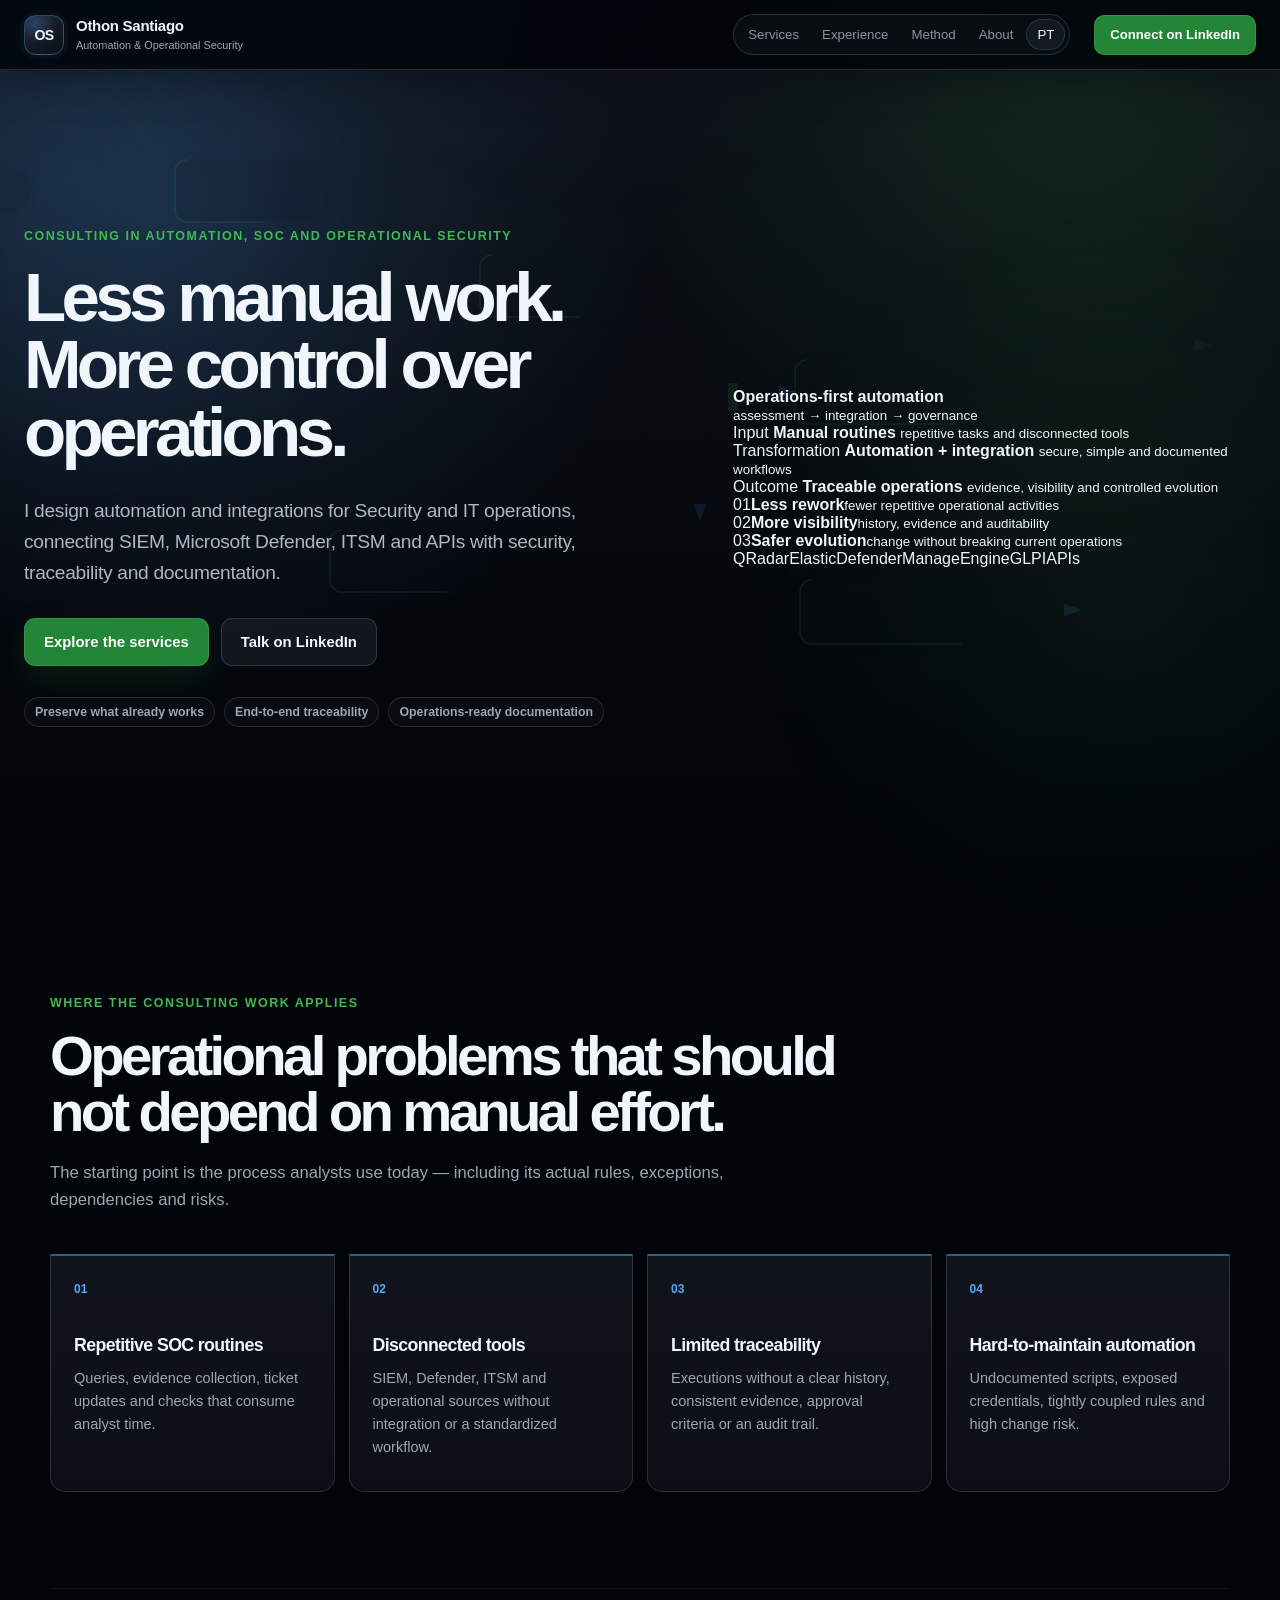
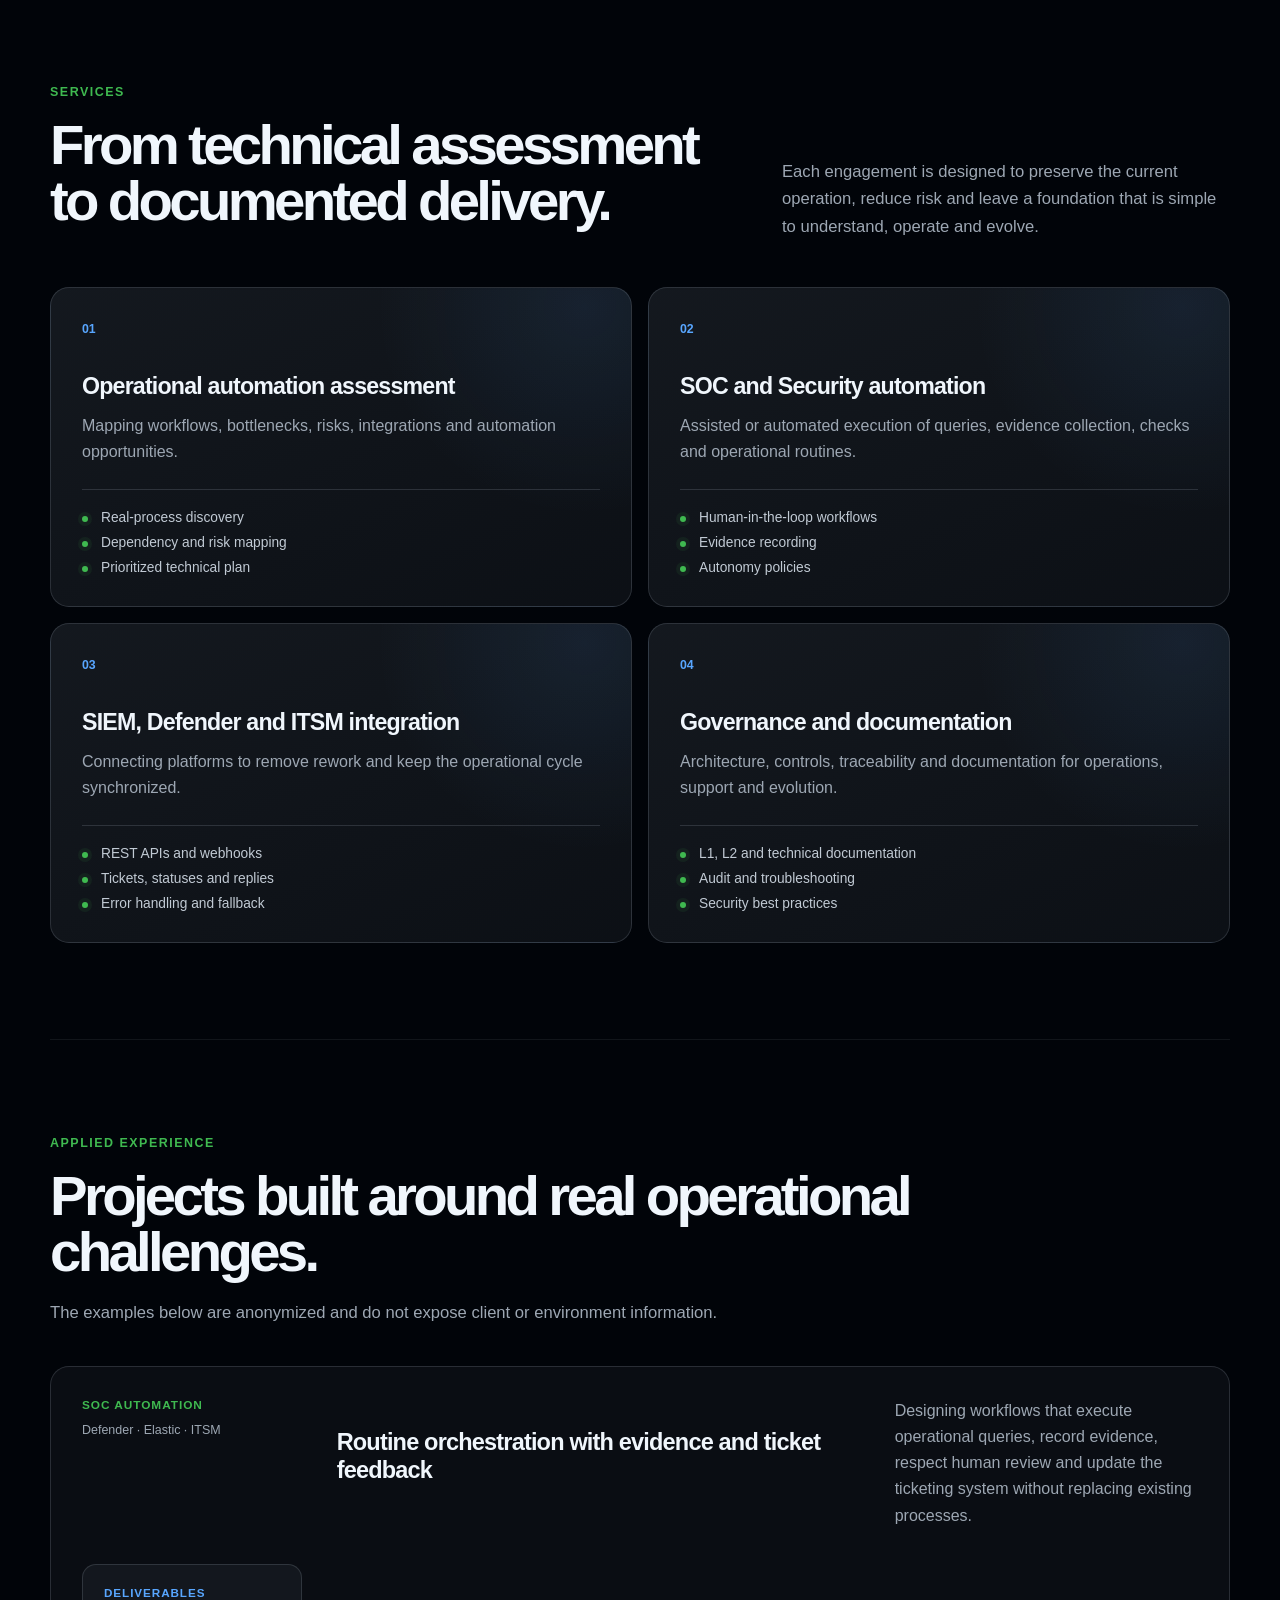
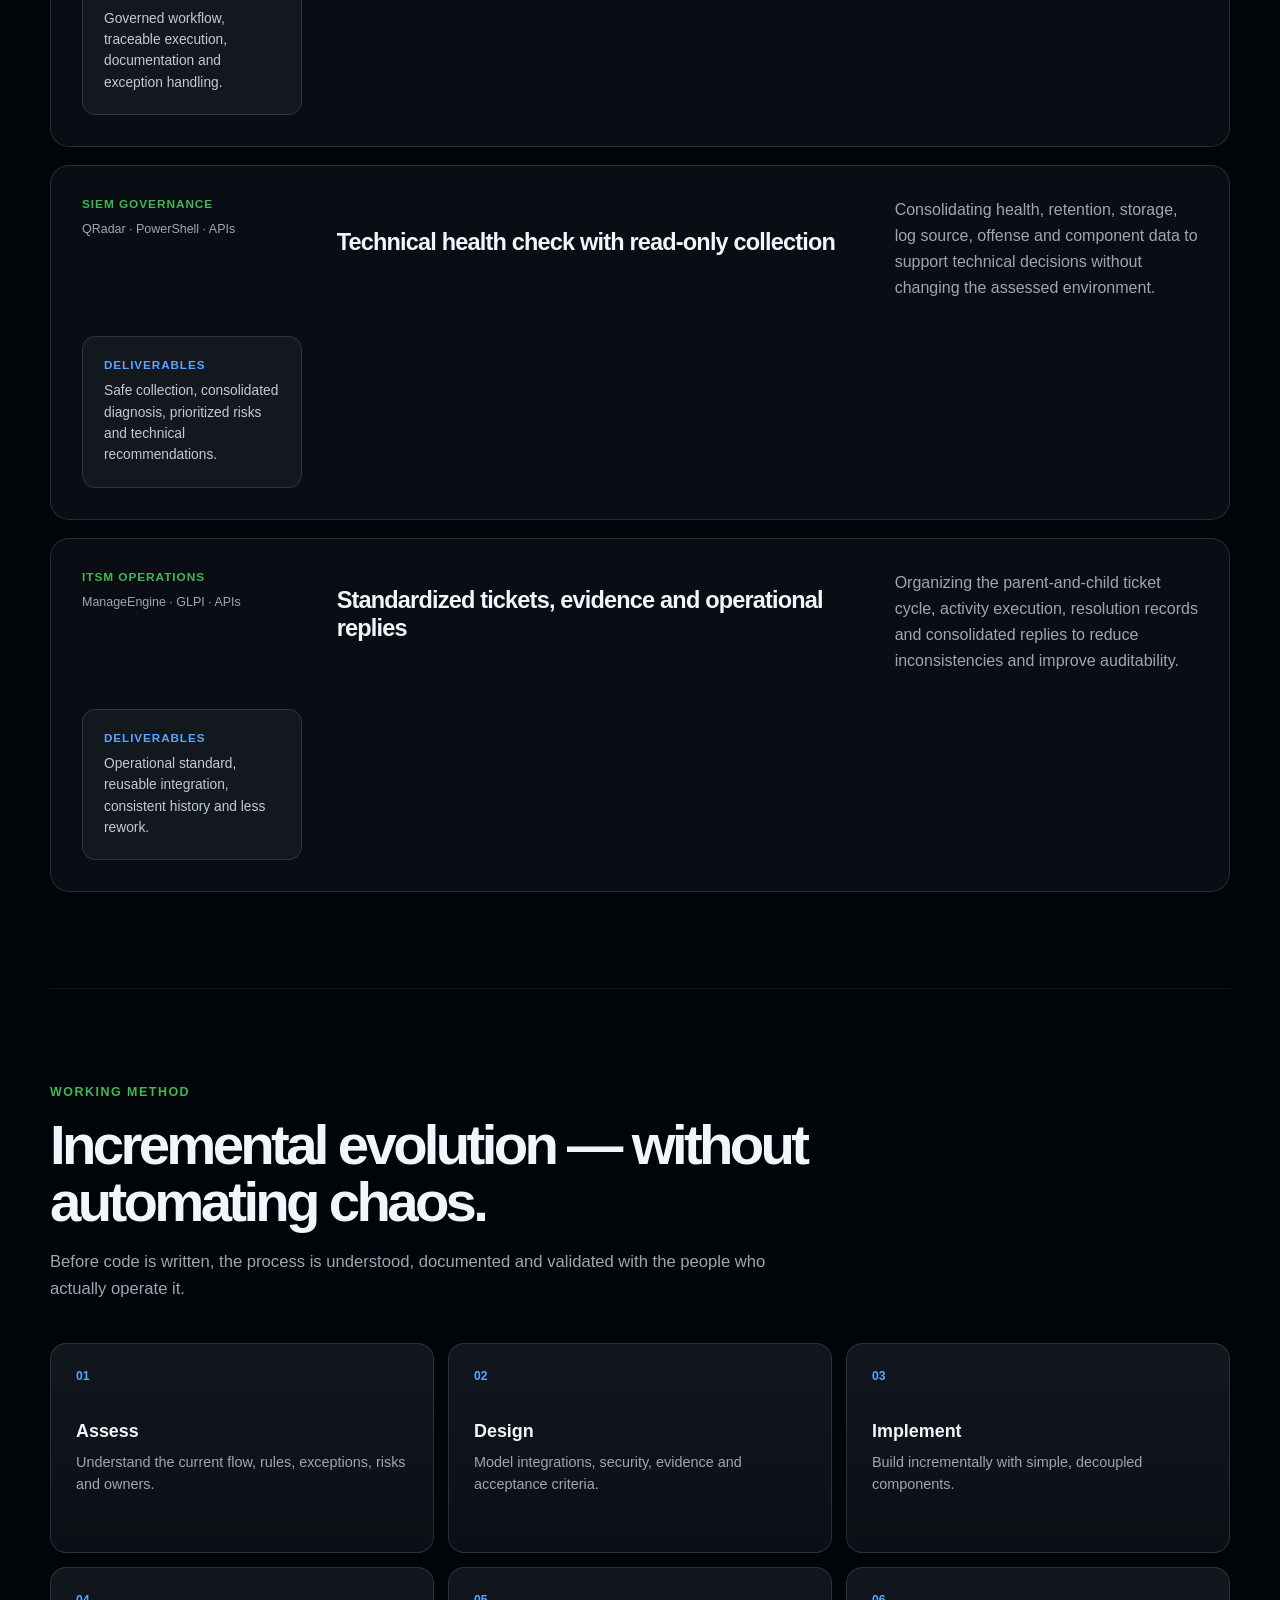
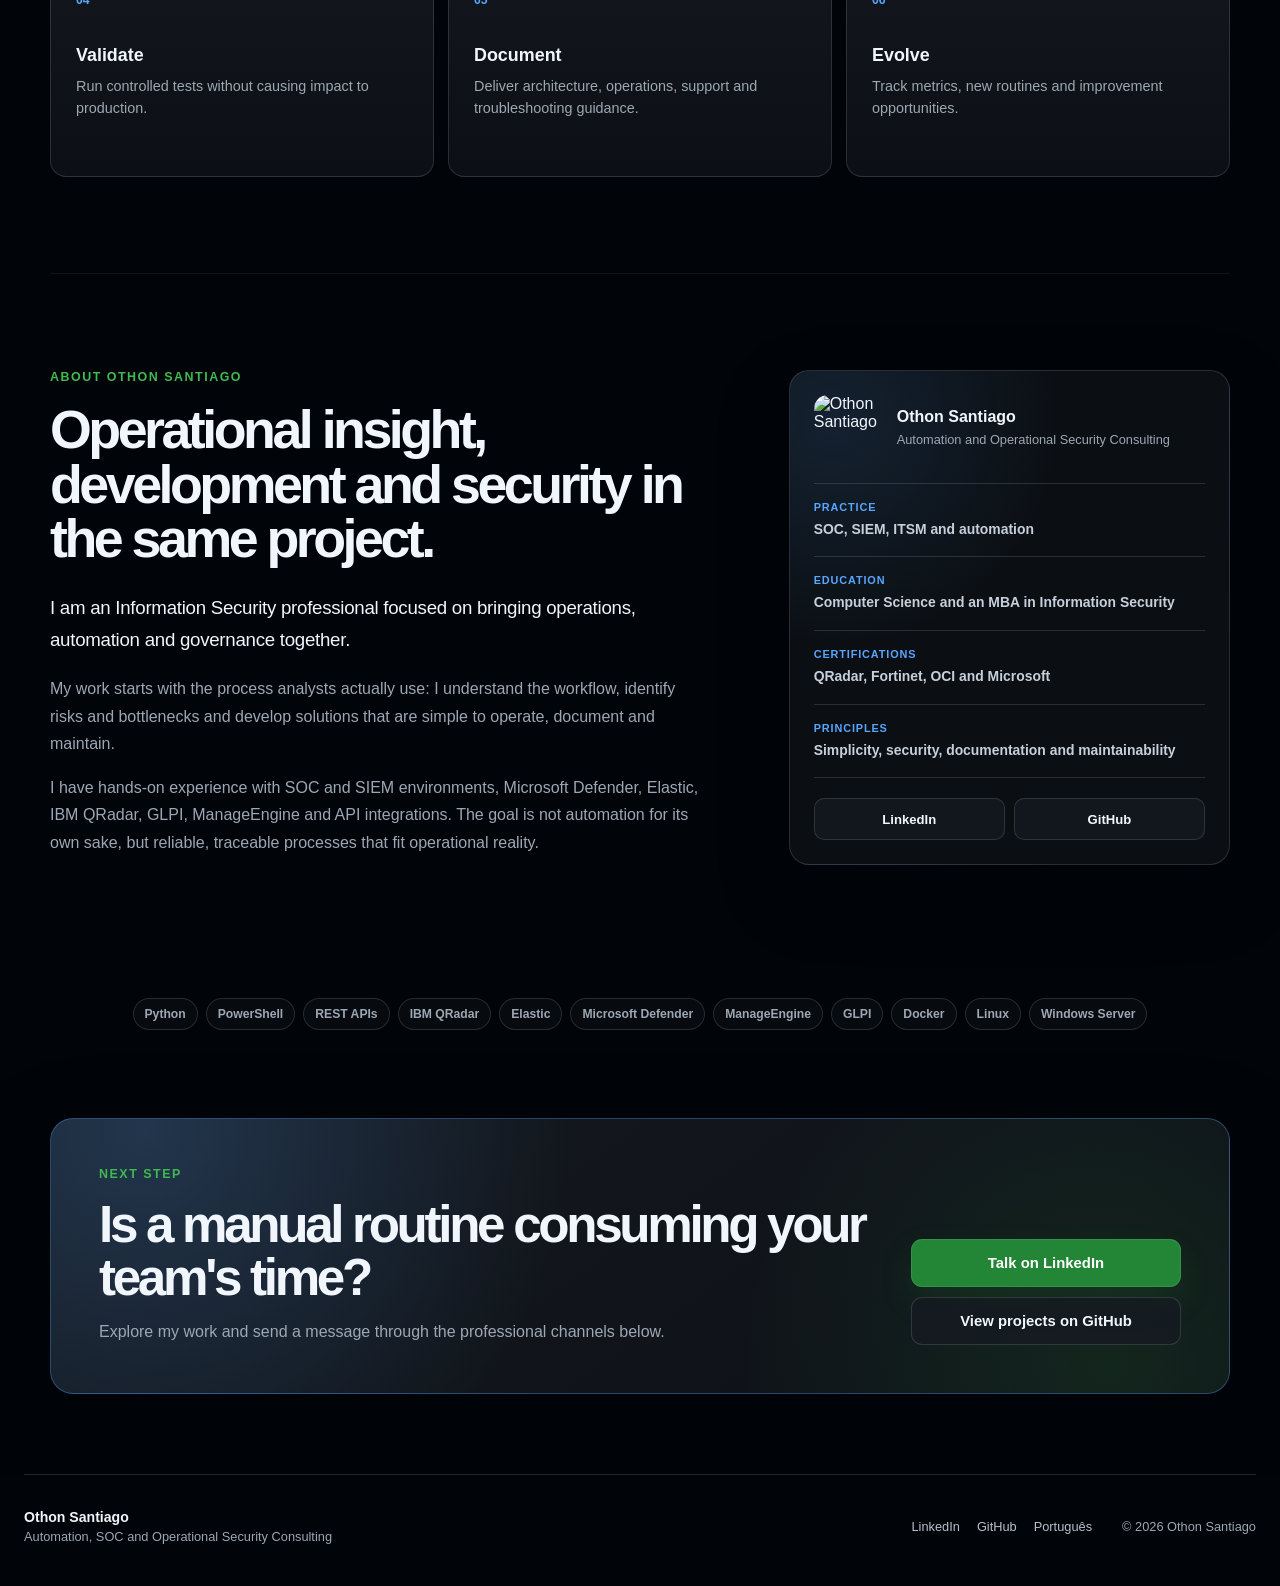
==== commit 7766b169: "fix: remove personal contacts and refine English hero" ====
--- a/en.html
+++ b/en.html
@@ -29,6 +29,7 @@
   <link rel="stylesheet" href="style.css?v=bpm-motion-20260617" />
   <link rel="stylesheet" href="overrides.css?v=header-en-20260617" />
   <link rel="stylesheet" href="consultant.css?v=consultoria-20260622" />
+  <link rel="stylesheet" href="privacy-hero.css?v=privacy-hero-20260622" />
 </head>
 <body>
   <div class="animated-bg" aria-hidden="true"></div>
@@ -67,53 +68,65 @@
       <a class="language-link" href="index.html" lang="pt-BR">PT</a>
     </nav>
 
-    <a class="header-cta" href="https://wa.me/5519993564274?text=Hello%2C%20Othon.%20I%20would%20like%20to%20assess%20a%20Security%20or%20IT%20routine%20that%20is%20currently%20performed%20manually." target="_blank" rel="noopener noreferrer">Request an assessment</a>
+    <a class="header-cta" href="https://br.linkedin.com/in/othon-santiago" target="_blank" rel="noopener noreferrer">Connect on LinkedIn</a>
   </header>
 
   <main id="home">
-    <section class="hero consultant-hero section-wide">
-      <div class="hero-copy">
+    <section class="hero consultant-hero refined-hero section-wide">
+      <div class="hero-copy refined-hero-copy">
         <p class="eyebrow">Consulting in automation, SOC and operational security</p>
-        <h1>I turn manual routines into automated, traceable and secure processes.</h1>
+        <h1>Less manual work. More control over operations.</h1>
         <p class="lead">
-          I help Security and IT operations integrate SIEM, Microsoft Defender, ITSM and APIs, reducing repetitive work and improving governance without disrupting the workflows that already work.
+          I design automation and integrations for Security and IT operations, connecting SIEM, Microsoft Defender, ITSM and APIs with security, traceability and documentation.
         </p>
         <div class="hero-actions">
-          <a class="button primary consultant-primary" href="https://wa.me/5519993564274?text=Hello%2C%20Othon.%20I%20would%20like%20to%20assess%20a%20Security%20or%20IT%20routine%20that%20is%20currently%20performed%20manually." target="_blank" rel="noopener noreferrer">Request a technical assessment</a>
-          <a class="button secondary consultant-secondary" href="#cases">See applied experience</a>
-        </div>
-        <div class="hero-proof" aria-label="Areas of expertise">
-          <span>SOC &amp; SIEM</span>
-          <span>Automation</span>
-          <span>ITSM</span>
-          <span>API integrations</span>
-        </div>
-      </div>
-
-      <aside class="consulting-stage" aria-label="Othon Santiago consulting model">
-        <div class="stage-topline">
-          <span class="status-dot" aria-hidden="true"></span>
-          <strong>From real processes to governed operations</strong>
-        </div>
-
-        <div class="consulting-flow" aria-hidden="true">
-          <div class="flow-step"><span>01</span><strong>Assessment</strong><small>processes and risks</small></div>
-          <div class="flow-connector"></div>
-          <div class="flow-step"><span>02</span><strong>Automation</strong><small>integrations and execution</small></div>
-          <div class="flow-connector"></div>
-          <div class="flow-step"><span>03</span><strong>Governance</strong><small>evidence and audit</small></div>
-        </div>
-
-        <div class="consultant-profile-card">
-          <img src="https://avatars.githubusercontent.com/u/42503621?v=4" alt="Othon Santiago professional portrait" />
+          <a class="button primary consultant-primary" href="#services">Explore the services</a>
+          <a class="button secondary consultant-secondary" href="https://br.linkedin.com/in/othon-santiago" target="_blank" rel="noopener noreferrer">Talk on LinkedIn</a>
+        </div>
+        <div class="hero-proof refined-proof" aria-label="Consulting principles">
+          <span>Preserve what already works</span>
+          <span>End-to-end traceability</span>
+          <span>Operations-ready documentation</span>
+        </div>
+      </div>
+
+      <aside class="hero-system" aria-label="Expected consulting outcomes">
+        <div class="hero-system-header">
           <div>
-            <strong>Othon Santiago</strong>
-            <span>Information Security, automation and operational process improvement.</span>
+            <span class="status-dot" aria-hidden="true"></span>
+            <strong>Operations-first automation</strong>
           </div>
-        </div>
-
-        <div class="stage-tags" aria-label="Main technologies">
-          <span>QRadar</span><span>Elastic</span><span>Defender</span><span>ManageEngine</span><span>GLPI</span>
+          <small>assessment → integration → governance</small>
+        </div>
+
+        <div class="hero-path" aria-hidden="true">
+          <div class="hero-node input-node">
+            <span>Input</span>
+            <strong>Manual routines</strong>
+            <small>repetitive tasks and disconnected tools</small>
+          </div>
+          <div class="hero-path-line"><span></span></div>
+          <div class="hero-node process-node">
+            <span>Transformation</span>
+            <strong>Automation + integration</strong>
+            <small>secure, simple and documented workflows</small>
+          </div>
+          <div class="hero-path-line"><span></span></div>
+          <div class="hero-node output-node">
+            <span>Outcome</span>
+            <strong>Traceable operations</strong>
+            <small>evidence, visibility and controlled evolution</small>
+          </div>
+        </div>
+
+        <div class="hero-results">
+          <article><span>01</span><strong>Less rework</strong><small>fewer repetitive operational activities</small></article>
+          <article><span>02</span><strong>More visibility</strong><small>history, evidence and auditability</small></article>
+          <article><span>03</span><strong>Safer evolution</strong><small>change without breaking current operations</small></article>
+        </div>
+
+        <div class="hero-system-stack" aria-label="Main platforms">
+          <span>QRadar</span><span>Elastic</span><span>Defender</span><span>ManageEngine</span><span>GLPI</span><span>APIs</span>
         </div>
       </aside>
     </section>
@@ -249,15 +262,15 @@
       <span>Python</span><span>PowerShell</span><span>REST APIs</span><span>IBM QRadar</span><span>Elastic</span><span>Microsoft Defender</span><span>ManageEngine</span><span>GLPI</span><span>Docker</span><span>Linux</span><span>Windows Server</span>
     </section>
 
-    <section id="contact" class="section-wide final-cta">
+    <section id="contact" class="section-wide final-cta private-contact-cta">
       <div>
         <p class="eyebrow">Next step</p>
         <h2>Is a manual routine consuming your team's time?</h2>
-        <p>Let's assess the process, its risks and the best way to automate it without compromising the current operation.</p>
+        <p>Explore my work and send a message through the professional channels below.</p>
       </div>
       <div class="final-actions">
-        <a class="button primary consultant-primary" href="https://wa.me/5519993564274?text=Hello%2C%20Othon.%20I%20would%20like%20to%20assess%20a%20Security%20or%20IT%20routine%20that%20is%20currently%20performed%20manually." target="_blank" rel="noopener noreferrer">Talk on WhatsApp</a>
-        <a class="button secondary consultant-secondary" href="mailto:othon.santiago@icloud.com?subject=Operational%20automation%20assessment">othon.santiago@icloud.com</a>
+        <a class="button primary consultant-primary" href="https://br.linkedin.com/in/othon-santiago" target="_blank" rel="noopener noreferrer">Talk on LinkedIn</a>
+        <a class="button secondary consultant-secondary" href="https://github.com/OthonSantiago" target="_blank" rel="noopener noreferrer">View projects on GitHub</a>
       </div>
     </section>
   </main>
@@ -265,7 +278,6 @@
   <footer class="consultant-footer">
     <div><strong>Othon Santiago</strong><span>Automation, SOC and Operational Security Consulting</span></div>
     <div class="footer-links">
-      <a href="mailto:othon.santiago@icloud.com">Email</a>
       <a href="https://br.linkedin.com/in/othon-santiago" target="_blank" rel="noopener noreferrer">LinkedIn</a>
       <a href="https://github.com/OthonSantiago" target="_blank" rel="noopener noreferrer">GitHub</a>
       <a href="index.html" lang="pt-BR">Português</a>
@@ -281,7 +293,6 @@
     "url": "https://othonsantiago.github.io/en.html",
     "image": "https://avatars.githubusercontent.com/u/42503621?v=4",
     "jobTitle": "Automation and Operational Security Consultant",
-    "email": "mailto:othon.santiago@icloud.com",
     "sameAs": [
       "https://github.com/OthonSantiago",
       "https://br.linkedin.com/in/othon-santiago"
